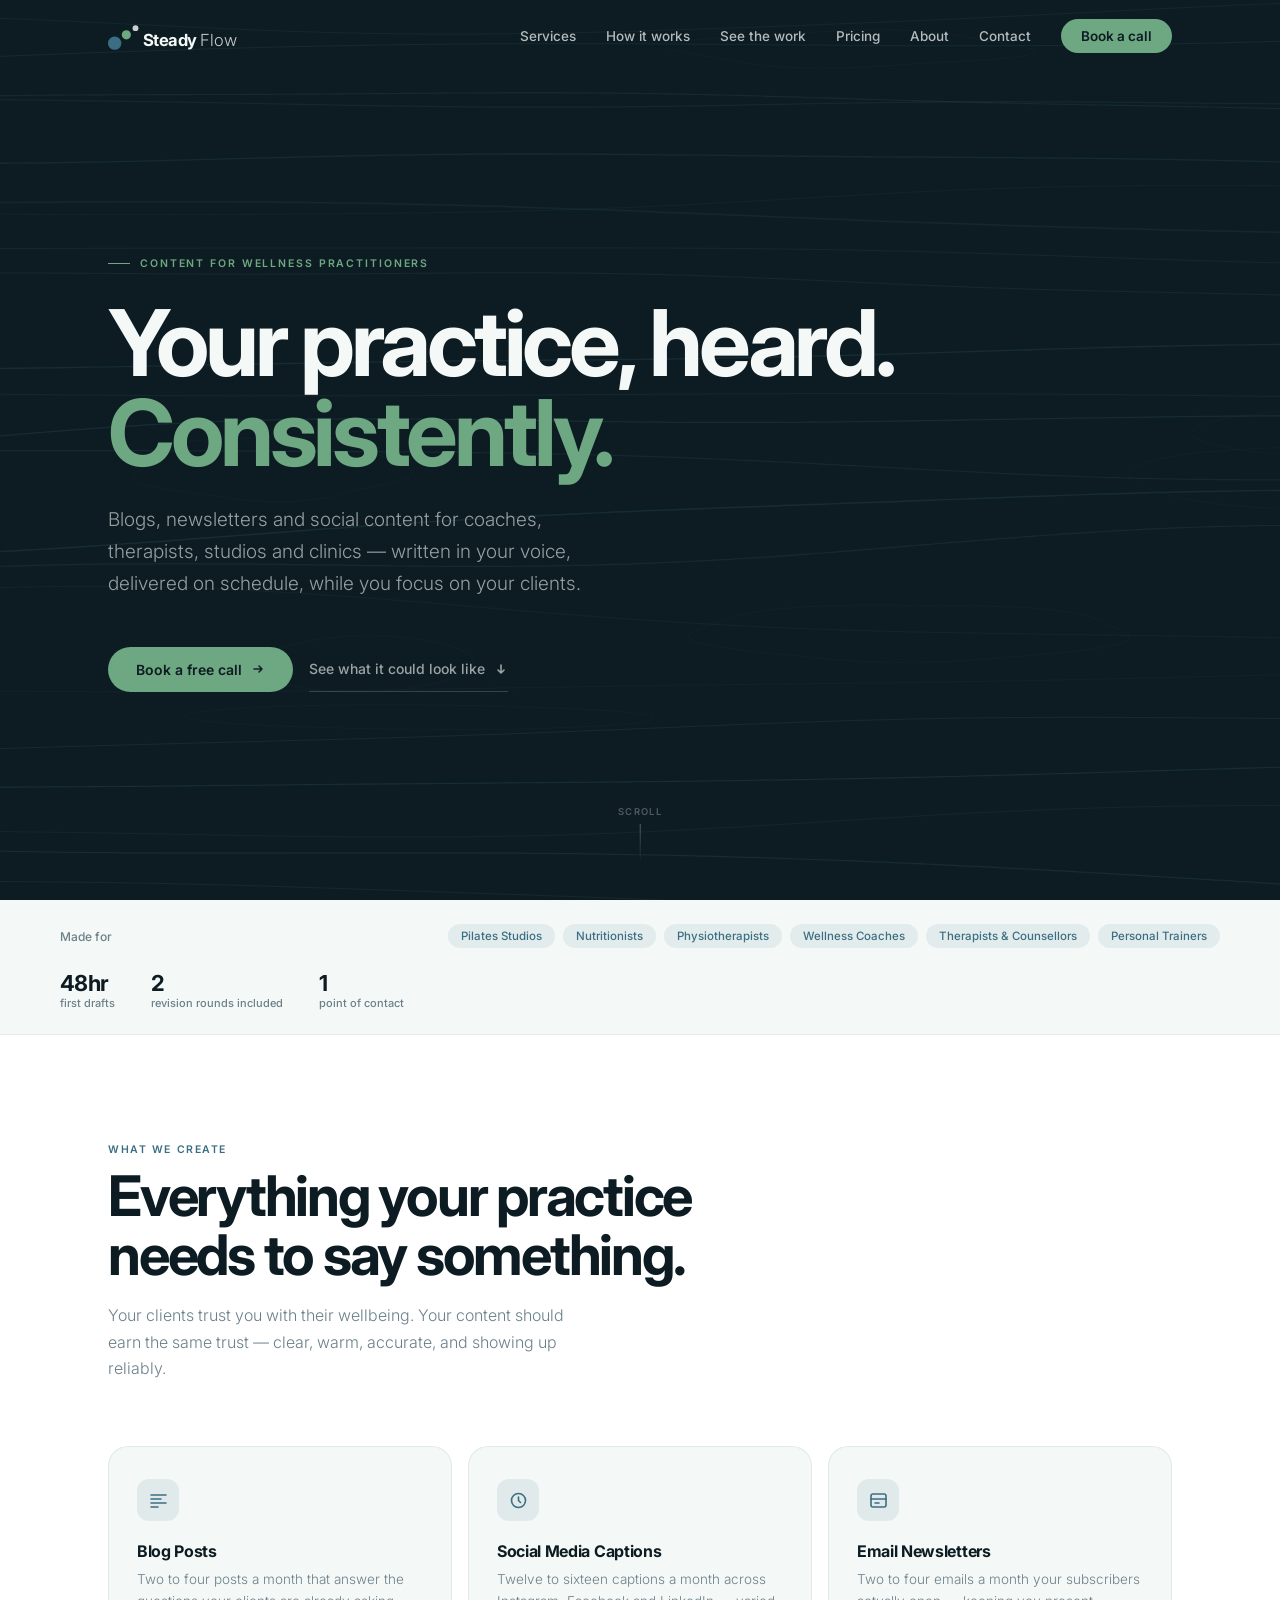
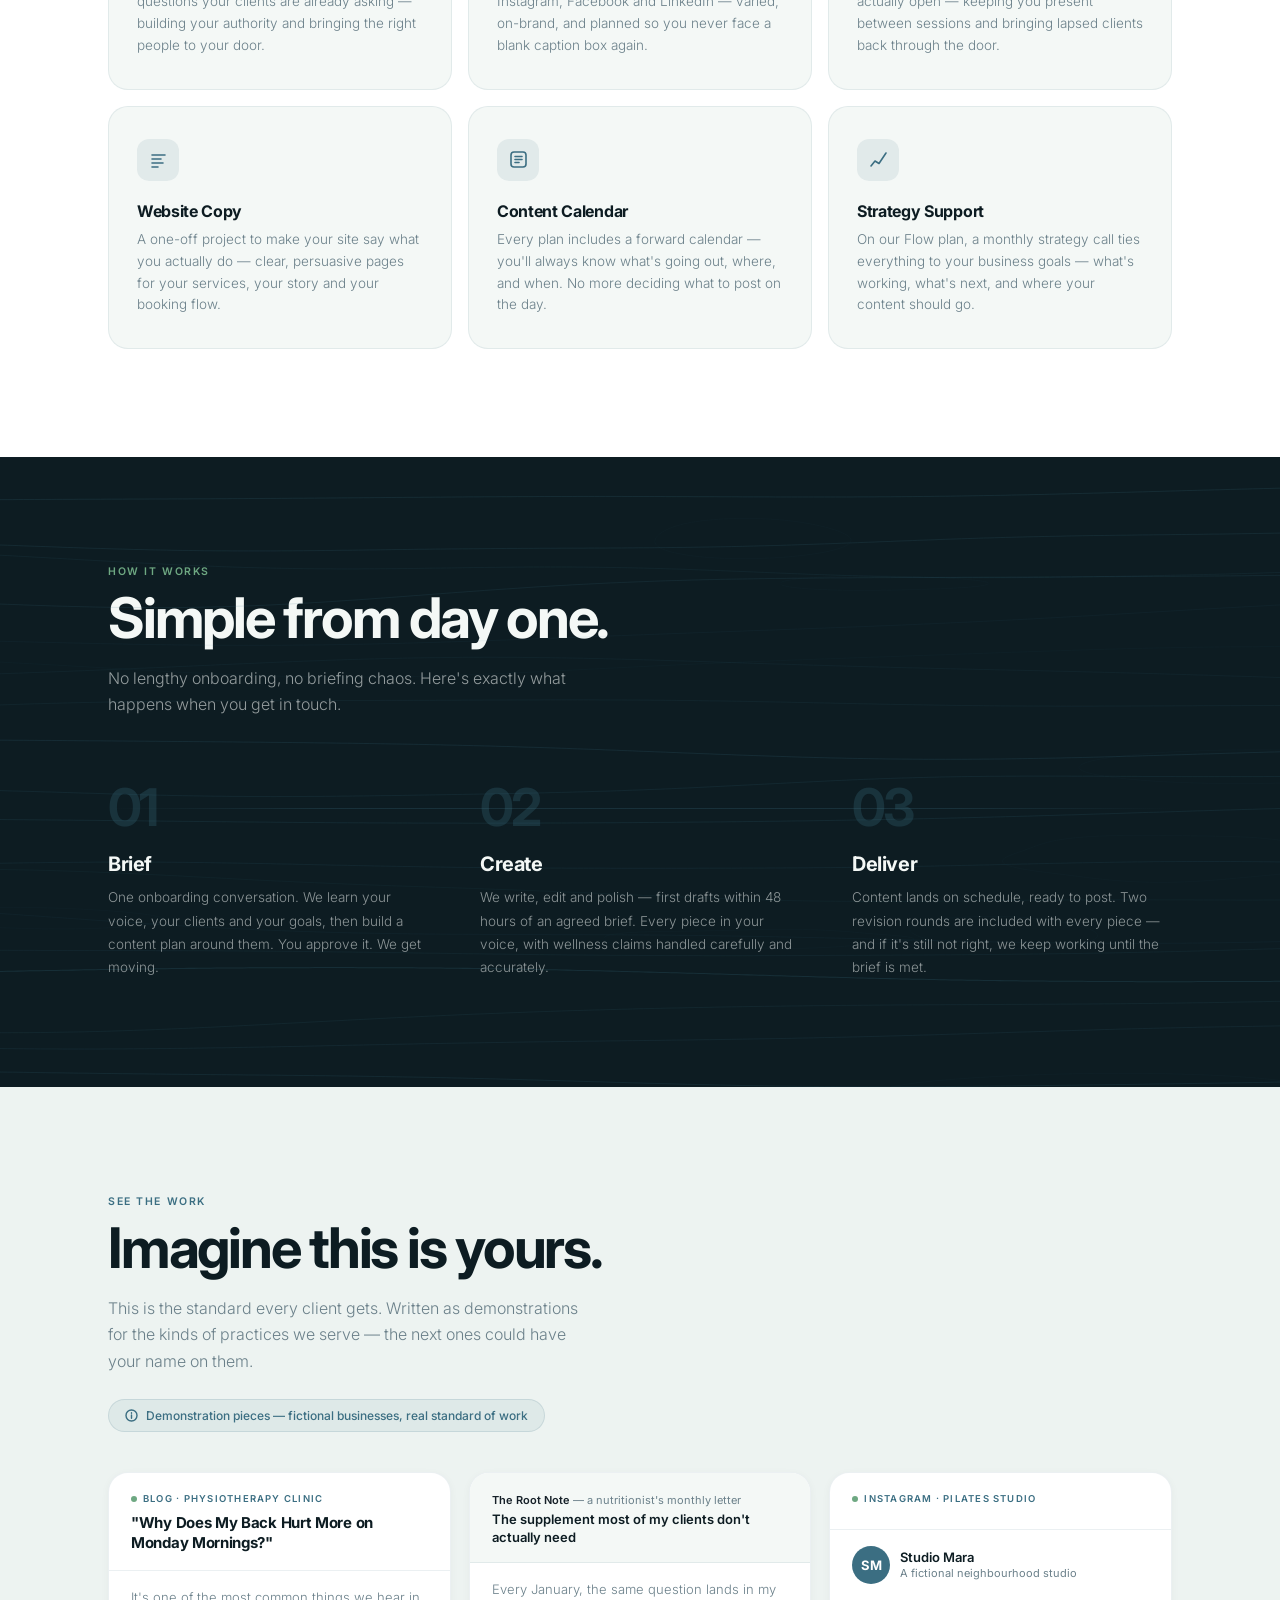
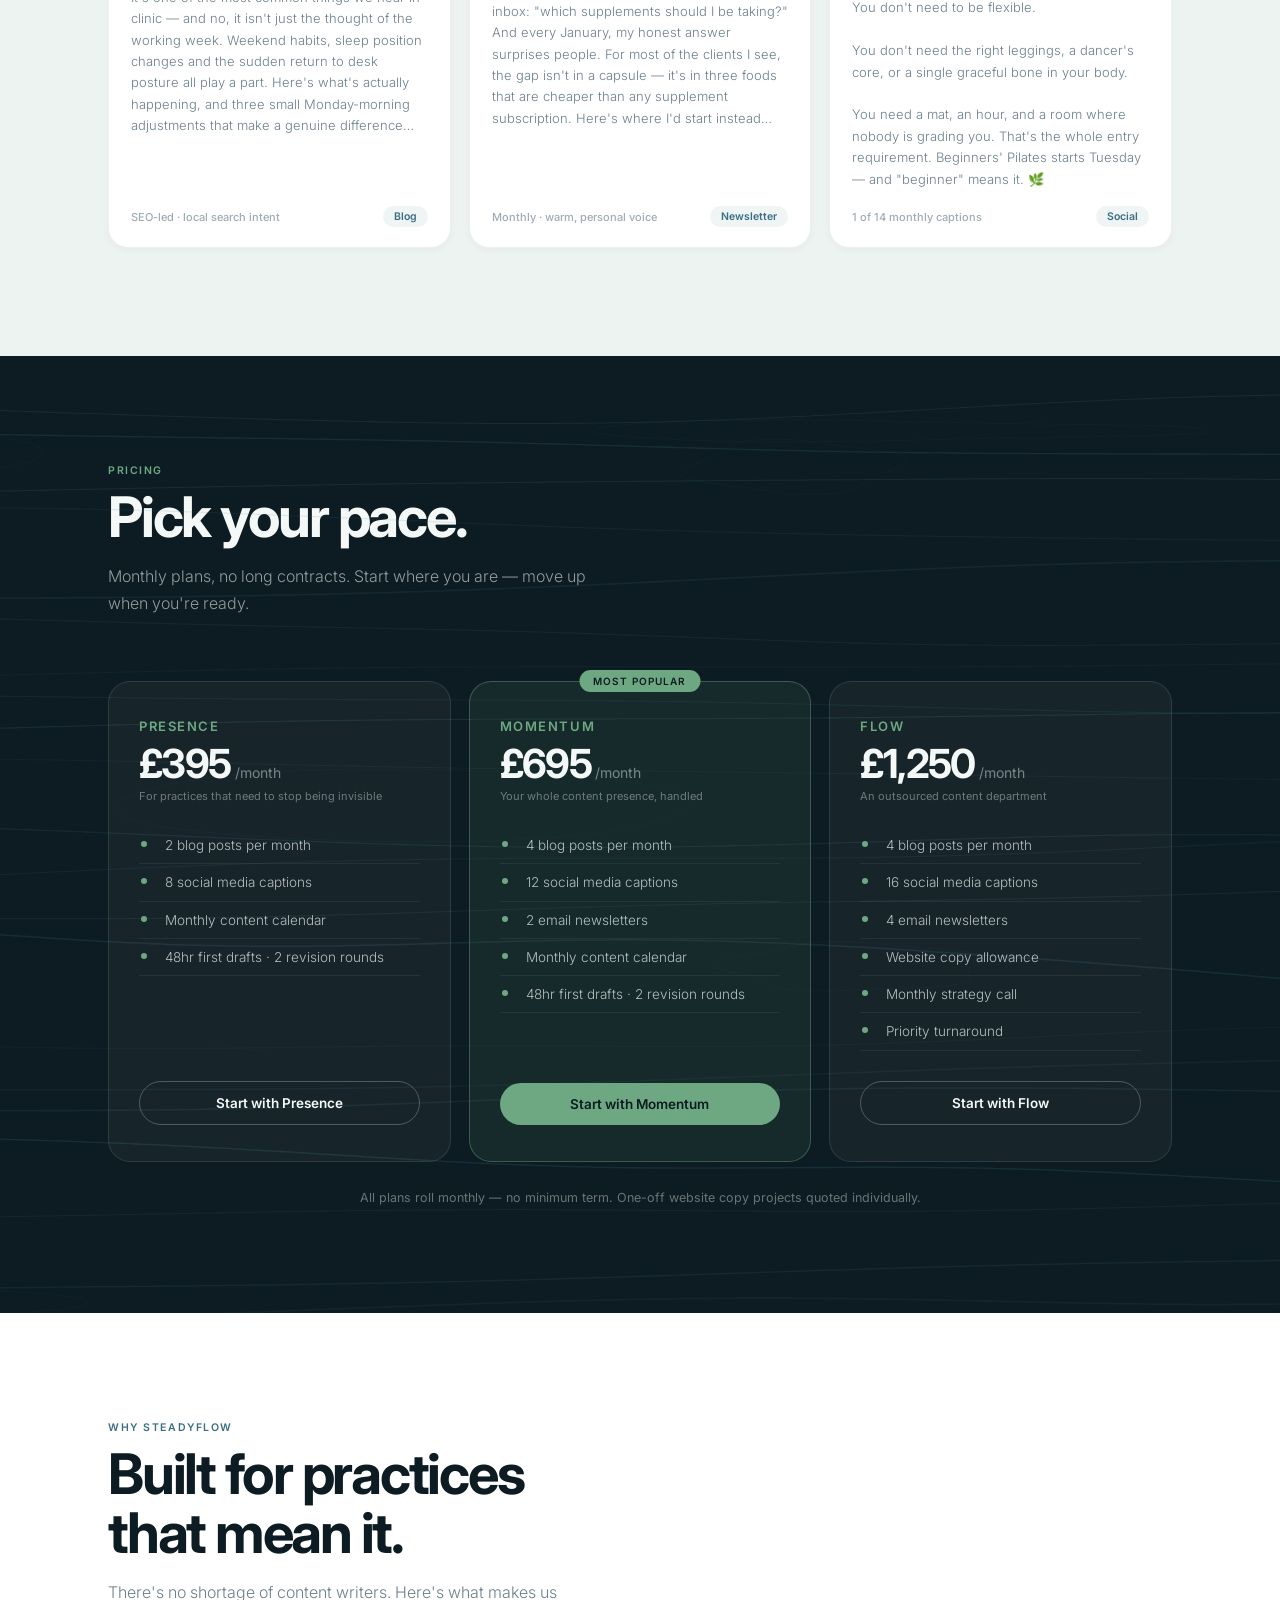
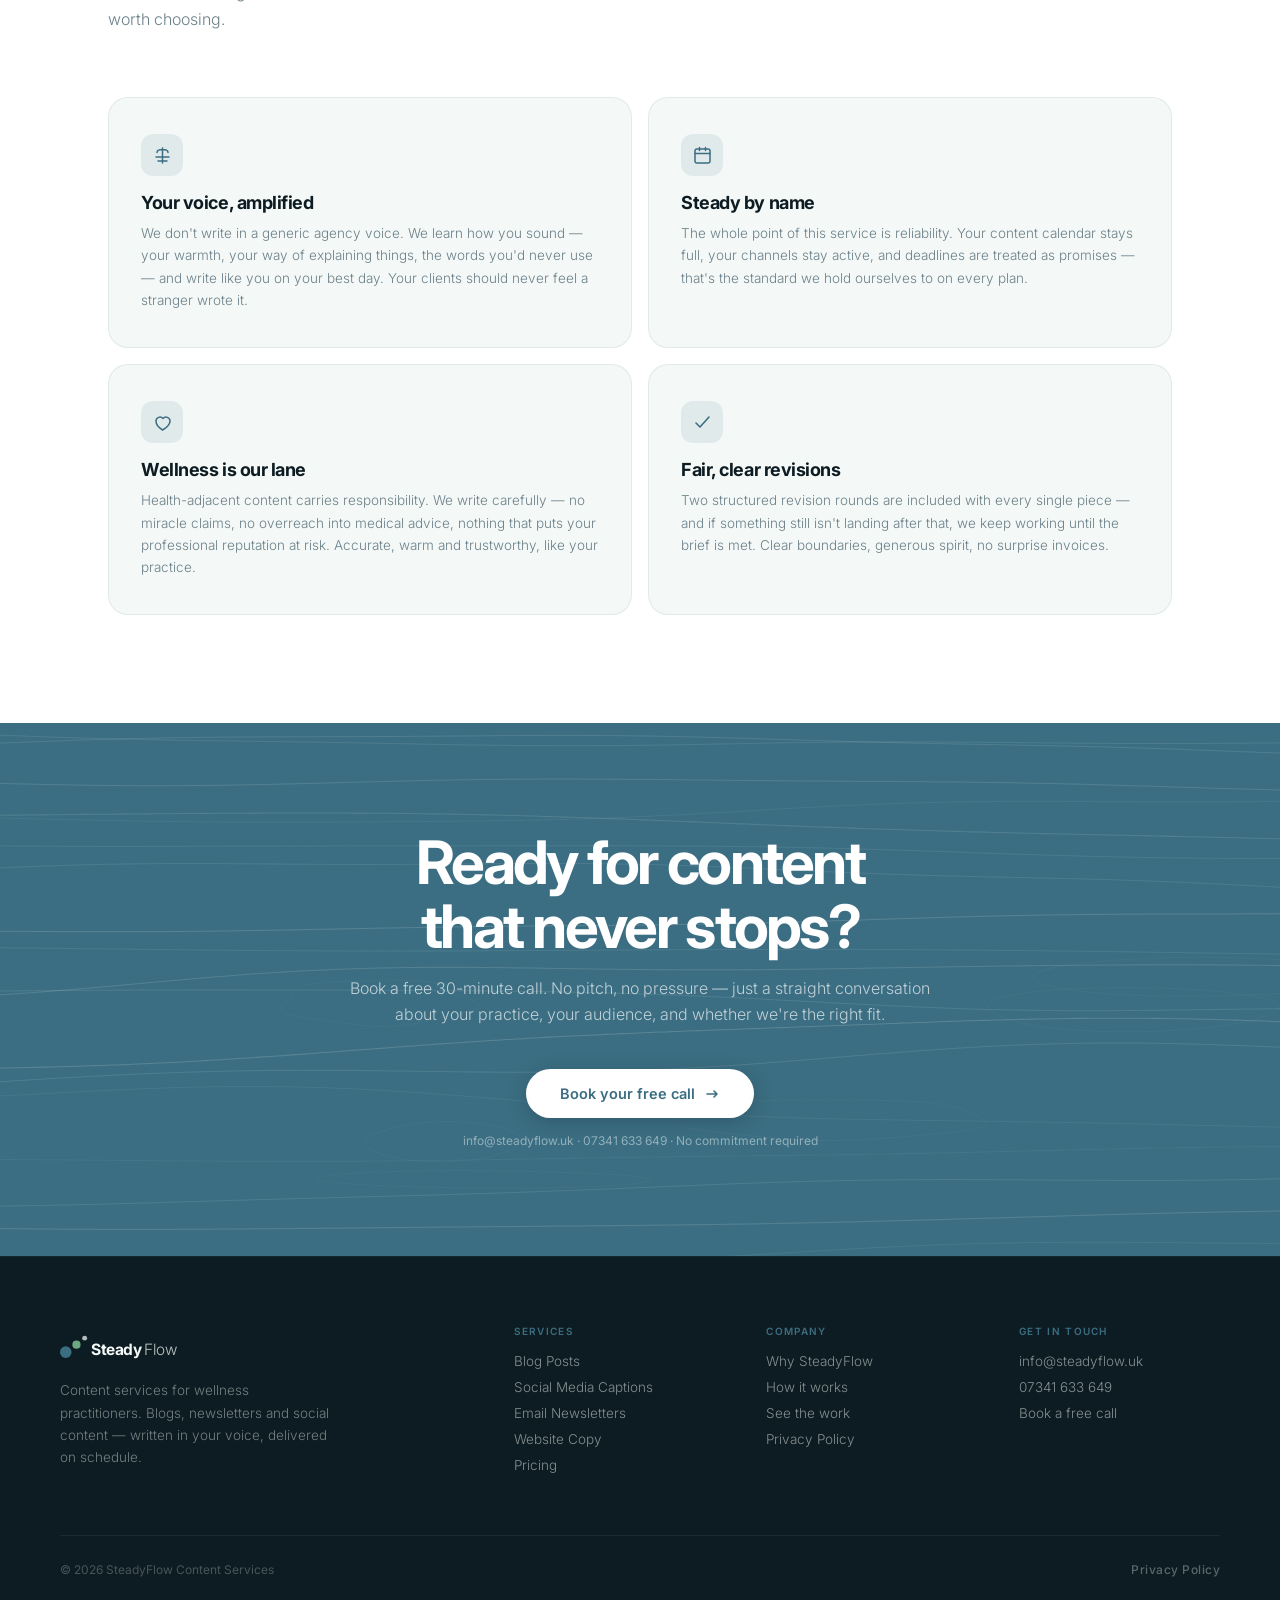
==== index.html @ 88ee1732 "Add files via upload" ====
<!DOCTYPE html>
<html lang="en">
<head>
<meta charset="UTF-8">
<meta name="viewport" content="width=device-width, initial-scale=1.0">
<meta name="description" content="SteadyFlow — content services for wellness practitioners. Blogs, newsletters and social content for coaches, therapists, studios and clinics. Consistent, on-brand, delivered.">
<title>SteadyFlow — Content for Wellness Practitioners</title>
<link rel="preconnect" href="https://fonts.googleapis.com">
<link rel="preconnect" href="https://fonts.gstatic.com" crossorigin>
<link href="https://fonts.googleapis.com/css2?family=Inter:wght@300;400;500;600;700&display=swap" rel="stylesheet">
<style>
*, *::before, *::after { margin:0; padding:0; box-sizing:border-box; }
html { scroll-behavior:smooth; }
body {
  font-family:'Inter',-apple-system,BlinkMacSystemFont,sans-serif;
  background:#fff; color:#162028; overflow-x:hidden;
  -webkit-font-smoothing:antialiased;
}
:root {
  --dark:#0D1C22; --primary:#3B6E82; --accent:#6EA882;
  --light:#F4F8F6; --cream:#EDF3F1; --ink:#162028; --muted:#6B808A;
  --border:rgba(59,110,130,0.10);
}
.wrap { max-width:1160px; margin:0 auto; padding:0 48px; }
@media(max-width:680px){ .wrap { padding:0 24px; } }

.topo { position:absolute; inset:0; width:100%; height:100%; pointer-events:none; overflow:hidden; }
.topo--drift { animation:topoDrift 60s ease-in-out infinite alternate; }
@keyframes topoDrift { from { transform:translate(0,0); } to { transform:translate(-60px,-30px); } }

.r { opacity:0; transform:translateY(30px); transition:opacity .7s ease, transform .7s ease; }
.r.in { opacity:1; transform:none; }
.r.d1{transition-delay:.08s}.r.d2{transition-delay:.16s}.r.d3{transition-delay:.24s}.r.d4{transition-delay:.32s}
@media(prefers-reduced-motion:reduce){ .r{opacity:1;transform:none;transition:none} .topo--drift{animation:none} }

/* NAV */
#nav { position:fixed; top:0; left:0; right:0; z-index:200; transition:background .35s, box-shadow .35s; }
#nav.solid { background:rgba(13,28,34,.94); backdrop-filter:blur(14px); -webkit-backdrop-filter:blur(14px); box-shadow:0 1px 0 rgba(59,110,130,.15); }
.nav-inner { max-width:1160px; margin:0 auto; padding:0 48px; display:flex; align-items:center; justify-content:space-between; height:70px; }
.nav-links { display:flex; align-items:center; gap:30px; list-style:none; }
.nav-links a { font-size:13.5px; font-weight:500; color:rgba(244,248,246,.72); text-decoration:none; transition:color .18s; }
.nav-links a:hover { color:#F4F8F6; }
.nav-cta { background:var(--accent); color:var(--dark)!important; padding:9px 20px; border-radius:100px; font-weight:600!important; transition:background .18s, transform .18s!important; }
.nav-cta:hover { background:#7ec896!important; transform:translateY(-1px); }

/* HERO */
#hero { position:relative; min-height:100vh; background:var(--dark); display:flex; align-items:center; overflow:hidden; }
.hero-body { position:relative; z-index:2; padding:140px 48px 100px; max-width:1160px; margin:0 auto; width:100%; }
.hero-tag { display:inline-flex; align-items:center; gap:10px; font-size:10.5px; font-weight:600; letter-spacing:.18em; text-transform:uppercase; color:var(--accent); margin-bottom:28px; opacity:0; animation:fadeUp .6s ease .15s both; }
.hero-tag::before { content:''; width:22px; height:1px; background:var(--accent); }
.hero-h1 { font-size:clamp(48px,8vw,92px); font-weight:700; letter-spacing:-.045em; line-height:.98; color:var(--light); margin-bottom:26px; opacity:0; animation:fadeUp .7s ease .4s both; max-width:860px; }
.hero-h1 span { color:var(--accent); }
.hero-p { font-size:clamp(16px,1.8vw,19px); font-weight:300; color:rgba(244,248,246,.60); line-height:1.68; max-width:520px; margin-bottom:46px; opacity:0; animation:fadeUp .7s ease .65s both; }
.hero-btns { display:flex; gap:16px; align-items:center; flex-wrap:wrap; opacity:0; animation:fadeUp .7s ease .88s both; }
.btn-sage { display:inline-flex; align-items:center; gap:9px; background:var(--accent); color:var(--dark); font-size:14px; font-weight:600; padding:14px 28px; border-radius:100px; text-decoration:none; transition:background .18s, transform .18s, box-shadow .18s; }
.btn-sage:hover { background:#7ec896; transform:translateY(-2px); box-shadow:0 8px 24px rgba(110,168,130,.3); }
.btn-ghost { display:inline-flex; align-items:center; gap:9px; font-size:14px; font-weight:500; color:rgba(244,248,246,.62); text-decoration:none; padding:14px 0; border-bottom:1px solid rgba(244,248,246,.18); transition:color .18s, border-color .18s; }
.btn-ghost:hover { color:var(--light); border-color:rgba(244,248,246,.55); }
.scroll-cue { position:absolute; bottom:38px; left:50%; transform:translateX(-50%); z-index:2; display:flex; flex-direction:column; align-items:center; gap:7px; opacity:0; animation:fadeIn .8s ease 1.6s both; }
.scroll-cue span { font-size:9.5px; font-weight:600; letter-spacing:.15em; text-transform:uppercase; color:rgba(244,248,246,.28); }
.scroll-line { width:1px; height:38px; background:linear-gradient(to bottom, rgba(244,248,246,.32), transparent); animation:lineAnim 2.2s ease-in-out 1.6s infinite; }
@keyframes lineAnim { 0%{transform:scaleY(0);transform-origin:top;opacity:1} 48%{transform:scaleY(1);transform-origin:top;opacity:1} 49%{transform:scaleY(1);transform-origin:bottom} 100%{transform:scaleY(0);transform-origin:bottom;opacity:.3} }

/* STRIP */
#strip { background:var(--light); border-bottom:1px solid var(--border); padding:24px 48px; }
.strip-inner { max-width:1160px; margin:0 auto; display:flex; align-items:center; justify-content:space-between; gap:24px; flex-wrap:wrap; }
.strip-label { font-size:12px; font-weight:500; color:var(--muted); white-space:nowrap; }
.chips { display:flex; gap:8px; flex-wrap:wrap; }
.chip { font-size:11.5px; font-weight:500; color:var(--primary); background:rgba(59,110,130,.09); padding:5px 13px; border-radius:100px; }
.strip-stats { display:flex; gap:36px; }
.stat-n { display:block; font-size:22px; font-weight:700; color:var(--dark); letter-spacing:-.03em; line-height:1; }
.stat-l { font-size:11px; font-weight:500; color:var(--muted); margin-top:2px; }

/* SECTION CHROME */
.sec { padding:108px 48px; }
.sec--dark { background:var(--dark); position:relative; overflow:hidden; }
.sec--cream { background:var(--cream); }
.sec--white { background:#fff; }
.sec--primary { background:var(--primary); position:relative; overflow:hidden; }
.sec-kicker { font-size:10.5px; font-weight:600; letter-spacing:.15em; text-transform:uppercase; margin-bottom:11px; }
.kicker--teal { color:var(--primary); } .kicker--sage { color:var(--accent); }
.sec-h2 { font-size:clamp(34px,4.8vw,56px); font-weight:700; letter-spacing:-.04em; line-height:1.06; margin-bottom:16px; }
.h2--dark { color:var(--dark); } .h2--light { color:var(--light); }
.sec-sub { font-size:16px; font-weight:300; line-height:1.68; max-width:480px; margin-bottom:64px; }
.sub--mid { color:var(--muted); } .sub--light { color:rgba(244,248,246,.58); }

/* SERVICES */
.services-grid { display:grid; grid-template-columns:repeat(3,1fr); gap:16px; }
.svc { background:var(--light); border-radius:20px; padding:32px 28px; border:1px solid var(--border); transition:transform .25s, box-shadow .25s; }
.svc:hover { transform:translateY(-5px); box-shadow:0 18px 44px rgba(13,28,34,.10); }
.svc-icon { width:42px; height:42px; border-radius:12px; background:rgba(59,110,130,.10); display:flex; align-items:center; justify-content:center; margin-bottom:20px; }
.svc-title { font-size:16px; font-weight:700; color:var(--dark); letter-spacing:-.02em; margin-bottom:8px; }
.svc-desc { font-size:13.5px; font-weight:300; color:var(--muted); line-height:1.62; }

/* PROCESS */
.process-grid { display:grid; grid-template-columns:repeat(3,1fr); gap:52px; position:relative; z-index:2; }
.process-grid::before { content:''; position:absolute; top:26px; left:0; right:0; height:1px; background:linear-gradient(to right, transparent, rgba(59,110,130,.25) 20%, rgba(59,110,130,.25) 80%, transparent); z-index:-1; }
.step-n { font-size:52px; font-weight:700; letter-spacing:-.05em; color:rgba(59,110,130,.28); line-height:1; margin-bottom:18px; }
.step-t { font-size:20px; font-weight:700; color:var(--light); letter-spacing:-.02em; margin-bottom:10px; }
.step-d { font-size:13.5px; font-weight:300; color:rgba(244,248,246,.55); line-height:1.72; }

/* SHOWCASE */
.show-note {
  display:inline-flex; align-items:center; gap:8px;
  font-size:12px; font-weight:500; color:var(--primary);
  background:rgba(59,110,130,.08); border:1px solid rgba(59,110,130,.14);
  padding:8px 16px; border-radius:100px; margin-bottom:40px;
}
.samples-grid { display:grid; grid-template-columns:repeat(3,1fr); gap:18px; }
.sample { background:#fff; border-radius:20px; overflow:hidden; border:1px solid var(--border); box-shadow:0 2px 8px rgba(13,28,34,.04); transition:transform .25s, box-shadow .25s; display:flex; flex-direction:column; }
.sample:hover { transform:translateY(-5px); box-shadow:0 18px 44px rgba(13,28,34,.12); }
.sample-head { padding:20px 22px 16px; border-bottom:1px solid var(--border); }
.sample-type { display:flex; align-items:center; gap:6px; font-size:9.5px; font-weight:600; letter-spacing:.13em; text-transform:uppercase; color:var(--primary); margin-bottom:9px; }
.tdot { width:6px; height:6px; border-radius:50%; background:var(--accent); flex-shrink:0; }
.sample-title { font-size:15px; font-weight:700; color:var(--dark); letter-spacing:-.02em; line-height:1.35; }
.sample-body { padding:16px 22px 20px; display:flex; flex-direction:column; flex:1; }
.sample-ex { font-size:13px; font-weight:300; color:var(--muted); line-height:1.65; margin-bottom:16px; flex:1; }
.sample-foot { display:flex; align-items:center; justify-content:space-between; font-size:11px; }
.s-meta { font-weight:500; color:rgba(107,128,138,.65); }
.s-badge { font-size:10.5px; font-weight:600; color:var(--primary); background:rgba(59,110,130,.08); padding:4px 11px; border-radius:100px; }
.sample-head--email { background:var(--light); }
.email-from { font-size:11px; color:var(--muted); margin-bottom:4px; }
.email-from strong { color:var(--ink); font-weight:600; }
.email-subj { font-size:13px; font-weight:600; color:var(--dark); line-height:1.35; }
.ig-handle { display:flex; align-items:center; gap:10px; margin-bottom:13px; }
.ig-avatar { width:38px; height:38px; border-radius:50%; background:var(--primary); display:flex; align-items:center; justify-content:center; font-size:13px; font-weight:700; color:#fff; flex-shrink:0; }
.ig-name { font-size:13px; font-weight:600; color:var(--dark); line-height:1.2; }
.ig-loc { font-size:11px; font-weight:400; color:var(--muted); }

/* PRICING */
.price-grid { display:grid; grid-template-columns:repeat(3,1fr); gap:18px; align-items:stretch; position:relative; z-index:2; }
.plan { background:rgba(244,248,246,.045); border:1px solid rgba(244,248,246,.10); border-radius:22px; padding:36px 30px; display:flex; flex-direction:column; position:relative; }
.plan--hot { background:rgba(110,168,130,.10); border-color:rgba(110,168,130,.40); }
.plan-flag { position:absolute; top:-12px; left:50%; transform:translateX(-50%); font-size:10px; font-weight:600; letter-spacing:.1em; text-transform:uppercase; background:var(--accent); color:var(--dark); padding:5px 14px; border-radius:100px; white-space:nowrap; }
.plan-name { font-size:13px; font-weight:600; letter-spacing:.12em; text-transform:uppercase; color:var(--accent); margin-bottom:10px; }
.plan-price { font-size:40px; font-weight:700; letter-spacing:-.04em; color:var(--light); line-height:1; }
.plan-price small { font-size:14px; font-weight:400; color:rgba(244,248,246,.45); letter-spacing:0; }
.plan-from { font-size:11px; color:rgba(244,248,246,.40); margin-top:5px; margin-bottom:24px; }
.plan-list { list-style:none; margin-bottom:30px; flex:1; }
.plan-list li { font-size:13.5px; font-weight:300; color:rgba(244,248,246,.72); line-height:1.5; padding:8px 0 8px 26px; position:relative; border-bottom:1px solid rgba(244,248,246,.06); }
.plan-list li::before { content:''; position:absolute; left:2px; top:14px; width:6px; height:6px; border-radius:50%; background:var(--accent); }
.plan-btn { display:block; text-align:center; font-size:13.5px; font-weight:600; padding:13px; border-radius:100px; text-decoration:none; transition:transform .18s, background .18s; }
.btn-plan-ghost { color:var(--light); border:1px solid rgba(244,248,246,.25); }
.btn-plan-ghost:hover { border-color:rgba(244,248,246,.6); transform:translateY(-1px); }
.btn-plan-solid { background:var(--accent); color:var(--dark); }
.btn-plan-solid:hover { background:#7ec896; transform:translateY(-1px); }
.price-note { position:relative; z-index:2; text-align:center; margin-top:28px; font-size:12.5px; color:rgba(244,248,246,.40); }

/* WHY */
.why-grid { display:grid; grid-template-columns:repeat(2,1fr); gap:16px; }
.why { background:var(--light); border-radius:20px; padding:36px 32px; border:1px solid var(--border); }
.why-ico { width:42px; height:42px; border-radius:12px; background:rgba(59,110,130,.10); display:flex; align-items:center; justify-content:center; margin-bottom:16px; }
.why-t { font-size:18px; font-weight:700; color:var(--dark); letter-spacing:-.025em; margin-bottom:9px; }
.why-d { font-size:13.5px; font-weight:300; color:var(--muted); line-height:1.65; }

/* CTA */
.cta-body { position:relative; z-index:2; text-align:center; max-width:620px; margin:0 auto; }
.cta-h2 { font-size:clamp(36px,5.5vw,60px); font-weight:700; letter-spacing:-.045em; line-height:1.06; color:#fff; margin-bottom:16px; }
.cta-p { font-size:16px; font-weight:300; color:rgba(255,255,255,.68); line-height:1.65; margin-bottom:42px; }
.btn-white { display:inline-flex; align-items:center; gap:9px; background:#fff; color:var(--primary); font-size:14.5px; font-weight:600; padding:16px 34px; border-radius:100px; text-decoration:none; box-shadow:0 4px 20px rgba(0,0,0,.18); transition:transform .18s, box-shadow .18s; }
.btn-white:hover { transform:translateY(-2px); box-shadow:0 8px 28px rgba(0,0,0,.22); }
.cta-note { margin-top:15px; font-size:12px; color:rgba(255,255,255,.45); }
.cta-note a { color:rgba(255,255,255,.7); }

/* FOOTER */
footer { background:var(--dark); padding:68px 48px 36px; border-top:1px solid rgba(59,110,130,.14); }
.foot-top { max-width:1160px; margin:0 auto; display:grid; grid-template-columns:2fr 1fr 1fr 1fr; gap:52px; margin-bottom:52px; }
.foot-brand p { font-size:13.5px; font-weight:300; color:rgba(244,248,246,.45); line-height:1.65; margin-top:14px; max-width:270px; }
.foot-col h4 { font-size:10px; font-weight:600; letter-spacing:.13em; text-transform:uppercase; color:var(--primary); margin-bottom:16px; }
.foot-col a, .foot-col span { display:block; font-size:13.5px; font-weight:300; color:rgba(244,248,246,.52); text-decoration:none; margin-bottom:10px; transition:color .18s; }
.foot-col a:hover { color:var(--light); }
.foot-bottom { max-width:1160px; margin:0 auto; display:flex; align-items:center; justify-content:space-between; flex-wrap:wrap; gap:12px; padding-top:26px; border-top:1px solid rgba(244,248,246,.06); }
.foot-copy { font-size:12px; color:rgba(244,248,246,.26); }
.foot-links { display:flex; gap:20px; }
.foot-links a { font-size:12px; font-weight:500; letter-spacing:.04em; color:rgba(244,248,246,.34); text-decoration:none; transition:color .18s; }
.foot-links a:hover { color:rgba(244,248,246,.72); }

@keyframes fadeUp { from{opacity:0;transform:translateY(22px)} to{opacity:1;transform:none} }
@keyframes fadeIn { from{opacity:0} to{opacity:1} }

@media(max-width:920px) {
  .services-grid,.samples-grid,.process-grid,.price-grid { grid-template-columns:1fr; }
  .why-grid { grid-template-columns:1fr; }
  .foot-top { grid-template-columns:1fr 1fr; gap:36px; }
  .process-grid::before { display:none; }
  .strip-inner { flex-direction:column; align-items:flex-start; }
  .plan--hot { order:-1; }
}
@media(max-width:600px) {
  .sec { padding:80px 24px; }
  #strip { padding:20px 24px; }
  .hero-body { padding:120px 24px 80px; }
  .nav-inner { padding:0 24px; }
  .foot-top { grid-template-columns:1fr; gap:28px; }
  footer { padding:52px 24px 30px; }
  .foot-bottom { flex-direction:column; align-items:flex-start; }
  .nav-links { gap:18px; }
  .nav-links li:not(:last-child) { display:none; }
}
</style>
</head>
<body>

<nav id="nav">
  <div class="nav-inner">
    <a href="#hero" aria-label="SteadyFlow home">
      <svg viewBox="0 0 192 46" width="160" xmlns="http://www.w3.org/2000/svg">
        <circle cx="8" cy="35" r="8" fill="#3B6E82"/>
        <circle cx="22" cy="25" r="5.5" fill="#6EA882"/>
        <circle cx="33" cy="17" r="3.5" fill="#F4F8F6" opacity=".82"/>
        <text x="42" y="38" font-family="Inter,-apple-system,sans-serif" font-size="20" fill="#F4F8F6"><tspan font-weight="700" letter-spacing="-0.03em">Steady</tspan><tspan font-weight="300" dx="4" opacity=".8">Flow</tspan></text>
      </svg>
    </a>
    <ul class="nav-links">
      <li><a href="#services">Services</a></li>
      <li><a href="#process">How it works</a></li>
      <li><a href="#showcase">See the work</a></li>
      <li><a href="#pricing">Pricing</a></li>
      <li><a href="#about">About</a></li>
      <li><a href="#contact">Contact</a></li>
      <li><a href="#cta" class="nav-cta">Book a call</a></li>
    </ul>
  </div>
</nav>

<section id="hero">
  <svg class="topo topo--drift" id="topo-hero" xmlns="http://www.w3.org/2000/svg" preserveAspectRatio="xMidYMid slice"></svg>
  <div class="hero-body">
    <p class="hero-tag">Content for Wellness Practitioners</p>
    <h1 class="hero-h1">Your practice, heard.<br><span>Consistently.</span></h1>
    <p class="hero-p">Blogs, newsletters and social content for coaches, therapists, studios and clinics — written in your voice, delivered on schedule, while you focus on your clients.</p>
    <div class="hero-btns">
      <a href="#cta" class="btn-sage">
        Book a free call
        <svg width="14" height="14" viewBox="0 0 14 14" fill="none"><path d="M3 7h8M8 4l3 3-3 3" stroke="#162028" stroke-width="1.6" stroke-linecap="round" stroke-linejoin="round"/></svg>
      </a>
      <a href="#showcase" class="btn-ghost">
        See what it could look like
        <svg width="14" height="14" viewBox="0 0 14 14" fill="none"><path d="M7 3v8M4 8l3 3 3-3" stroke="currentColor" stroke-width="1.6" stroke-linecap="round" stroke-linejoin="round"/></svg>
      </a>
    </div>
  </div>
  <div class="scroll-cue"><span>Scroll</span><div class="scroll-line"></div></div>
</section>

<div id="strip">
  <div class="strip-inner">
    <span class="strip-label">Made for</span>
    <div class="chips">
      <span class="chip">Pilates Studios</span>
      <span class="chip">Nutritionists</span>
      <span class="chip">Physiotherapists</span>
      <span class="chip">Wellness Coaches</span>
      <span class="chip">Therapists &amp; Counsellors</span>
      <span class="chip">Personal Trainers</span>
    </div>
    <div class="strip-stats">
      <div><span class="stat-n">48hr</span><div class="stat-l">first drafts</div></div>
      <div><span class="stat-n">2</span><div class="stat-l">revision rounds included</div></div>
      <div><span class="stat-n">1</span><div class="stat-l">point of contact</div></div>
    </div>
  </div>
</div>

<section id="services" class="sec sec--white">
  <div class="wrap">
    <div class="r">
      <p class="sec-kicker kicker--teal">What we create</p>
      <h2 class="sec-h2 h2--dark">Everything your practice<br>needs to say something.</h2>
      <p class="sec-sub sub--mid">Your clients trust you with their wellbeing. Your content should earn the same trust — clear, warm, accurate, and showing up reliably.</p>
    </div>
    <div class="services-grid">
      <div class="svc r d1">
        <div class="svc-icon"><svg width="19" height="19" viewBox="0 0 19 19" fill="none"><path d="M2 4h15M2 8h10M2 12h15M2 16h7" stroke="#3B6E82" stroke-width="1.6" stroke-linecap="round"/></svg></div>
        <h3 class="svc-title">Blog Posts</h3>
        <p class="svc-desc">Two to four posts a month that answer the questions your clients are already asking — building your authority and bringing the right people to your door.</p>
      </div>
      <div class="svc r d2">
        <div class="svc-icon"><svg width="19" height="19" viewBox="0 0 19 19" fill="none"><circle cx="9.5" cy="9.5" r="7" stroke="#3B6E82" stroke-width="1.6"/><path d="M9.5 6v3.5l2 2" stroke="#3B6E82" stroke-width="1.6" stroke-linecap="round"/></svg></div>
        <h3 class="svc-title">Social Media Captions</h3>
        <p class="svc-desc">Twelve to sixteen captions a month across Instagram, Facebook and LinkedIn — varied, on-brand, and planned so you never face a blank caption box again.</p>
      </div>
      <div class="svc r d3">
        <div class="svc-icon"><svg width="19" height="19" viewBox="0 0 19 19" fill="none"><rect x="2" y="3" width="15" height="13" rx="2" stroke="#3B6E82" stroke-width="1.6"/><path d="M2 8h15M6 12h4" stroke="#3B6E82" stroke-width="1.6" stroke-linecap="round"/></svg></div>
        <h3 class="svc-title">Email Newsletters</h3>
        <p class="svc-desc">Two to four emails a month your subscribers actually open — keeping you present between sessions and bringing lapsed clients back through the door.</p>
      </div>
      <div class="svc r d1">
        <div class="svc-icon"><svg width="19" height="19" viewBox="0 0 19 19" fill="none"><path d="M3 5h13M3 9h9M3 13h11M3 17h6" stroke="#3B6E82" stroke-width="1.6" stroke-linecap="round"/></svg></div>
        <h3 class="svc-title">Website Copy</h3>
        <p class="svc-desc">A one-off project to make your site say what you actually do — clear, persuasive pages for your services, your story and your booking flow.</p>
      </div>
      <div class="svc r d2">
        <div class="svc-icon"><svg width="19" height="19" viewBox="0 0 19 19" fill="none"><rect x="2" y="2" width="15" height="15" rx="3" stroke="#3B6E82" stroke-width="1.6"/><path d="M6 9.5h7M6 6.5h7M6 12.5h4" stroke="#3B6E82" stroke-width="1.6" stroke-linecap="round"/></svg></div>
        <h3 class="svc-title">Content Calendar</h3>
        <p class="svc-desc">Every plan includes a forward calendar — you'll always know what's going out, where, and when. No more deciding what to post on the day.</p>
      </div>
      <div class="svc r d3">
        <div class="svc-icon"><svg width="19" height="19" viewBox="0 0 19 19" fill="none"><path d="M2 16l4-5 4 2.5L17 3" stroke="#3B6E82" stroke-width="1.6" stroke-linecap="round" stroke-linejoin="round"/></svg></div>
        <h3 class="svc-title">Strategy Support</h3>
        <p class="svc-desc">On our Flow plan, a monthly strategy call ties everything to your business goals — what's working, what's next, and where your content should go.</p>
      </div>
    </div>
  </div>
</section>

<section id="process" class="sec sec--dark">
  <svg class="topo" id="topo-process" xmlns="http://www.w3.org/2000/svg" preserveAspectRatio="xMidYMid slice"></svg>
  <div class="wrap">
    <div class="r">
      <p class="sec-kicker kicker--sage">How it works</p>
      <h2 class="sec-h2 h2--light">Simple from day one.</h2>
      <p class="sec-sub sub--light">No lengthy onboarding, no briefing chaos. Here's exactly what happens when you get in touch.</p>
    </div>
    <div class="process-grid">
      <div class="r d1">
        <div class="step-n">01</div>
        <h3 class="step-t">Brief</h3>
        <p class="step-d">One onboarding conversation. We learn your voice, your clients and your goals, then build a content plan around them. You approve it. We get moving.</p>
      </div>
      <div class="r d2">
        <div class="step-n">02</div>
        <h3 class="step-t">Create</h3>
        <p class="step-d">We write, edit and polish — first drafts within 48 hours of an agreed brief. Every piece in your voice, with wellness claims handled carefully and accurately.</p>
      </div>
      <div class="r d3">
        <div class="step-n">03</div>
        <h3 class="step-t">Deliver</h3>
        <p class="step-d">Content lands on schedule, ready to post. Two revision rounds are included with every piece — and if it's still not right, we keep working until the brief is met.</p>
      </div>
    </div>
  </div>
</section>

<section id="showcase" class="sec sec--cream">
  <div class="wrap">
    <div class="r">
      <p class="sec-kicker kicker--teal">See the work</p>
      <h2 class="sec-h2 h2--dark">Imagine this is yours.</h2>
      <p class="sec-sub sub--mid" style="margin-bottom:24px;">This is the standard every client gets. Written as demonstrations for the kinds of practices we serve — the next ones could have your name on them.</p>
      <div class="show-note">
        <svg width="13" height="13" viewBox="0 0 13 13" fill="none"><circle cx="6.5" cy="6.5" r="5.5" stroke="#3B6E82" stroke-width="1.4"/><path d="M6.5 6v3.2M6.5 3.8v.4" stroke="#3B6E82" stroke-width="1.4" stroke-linecap="round"/></svg>
        Demonstration pieces — fictional businesses, real standard of work
      </div>
    </div>
    <div class="samples-grid">

      <div class="sample r d1">
        <div class="sample-head">
          <div class="sample-type"><span class="tdot"></span>Blog · Physiotherapy clinic</div>
          <h4 class="sample-title">"Why Does My Back Hurt More on Monday Mornings?"</h4>
        </div>
        <div class="sample-body">
          <p class="sample-ex">It's one of the most common things we hear in clinic — and no, it isn't just the thought of the working week. Weekend habits, sleep position changes and the sudden return to desk posture all play a part. Here's what's actually happening, and three small Monday-morning adjustments that make a genuine difference…</p>
          <div class="sample-foot">
            <span class="s-meta">SEO-led · local search intent</span>
            <span class="s-badge">Blog</span>
          </div>
        </div>
      </div>

      <div class="sample r d2">
        <div class="sample-head sample-head--email">
          <div class="email-from"><strong>The Root Note</strong> — a nutritionist's monthly letter</div>
          <div class="email-subj">The supplement most of my clients don't actually need</div>
        </div>
        <div class="sample-body">
          <p class="sample-ex">Every January, the same question lands in my inbox: "which supplements should I be taking?" And every January, my honest answer surprises people. For most of the clients I see, the gap isn't in a capsule — it's in three foods that are cheaper than any supplement subscription. Here's where I'd start instead…</p>
          <div class="sample-foot">
            <span class="s-meta">Monthly · warm, personal voice</span>
            <span class="s-badge">Newsletter</span>
          </div>
        </div>
      </div>

      <div class="sample r d3">
        <div class="sample-head">
          <div class="sample-type"><span class="tdot"></span>Instagram · Pilates studio</div>
        </div>
        <div class="sample-body">
          <div class="ig-handle">
            <div class="ig-avatar">SM</div>
            <div>
              <div class="ig-name">Studio Mara</div>
              <div class="ig-loc">A fictional neighbourhood studio</div>
            </div>
          </div>
          <p class="sample-ex">You don't need to be flexible.<br><br>You don't need the right leggings, a dancer's core, or a single graceful bone in your body.<br><br>You need a mat, an hour, and a room where nobody is grading you. That's the whole entry requirement. Beginners' Pilates starts Tuesday — and "beginner" means it. 🌿</p>
          <div class="sample-foot">
            <span class="s-meta">1 of 14 monthly captions</span>
            <span class="s-badge">Social</span>
          </div>
        </div>
      </div>

    </div>
  </div>
</section>

<section id="pricing" class="sec sec--dark">
  <svg class="topo" id="topo-pricing" xmlns="http://www.w3.org/2000/svg" preserveAspectRatio="xMidYMid slice"></svg>
  <div class="wrap">
    <div class="r">
      <p class="sec-kicker kicker--sage">Pricing</p>
      <h2 class="sec-h2 h2--light">Pick your pace.</h2>
      <p class="sec-sub sub--light">Monthly plans, no long contracts. Start where you are — move up when you're ready.</p>
    </div>
    <div class="price-grid">

      <div class="plan r d1">
        <div class="plan-name">Presence</div>
        <div class="plan-price">£395<small> /month</small></div>
        <div class="plan-from">For practices that need to stop being invisible</div>
        <ul class="plan-list">
          <li>2 blog posts per month</li>
          <li>8 social media captions</li>
          <li>Monthly content calendar</li>
          <li>48hr first drafts · 2 revision rounds</li>
        </ul>
        <a href="#cta" class="plan-btn btn-plan-ghost">Start with Presence</a>
      </div>

      <div class="plan plan--hot r d2">
        <div class="plan-flag">Most popular</div>
        <div class="plan-name">Momentum</div>
        <div class="plan-price">£695<small> /month</small></div>
        <div class="plan-from">Your whole content presence, handled</div>
        <ul class="plan-list">
          <li>4 blog posts per month</li>
          <li>12 social media captions</li>
          <li>2 email newsletters</li>
          <li>Monthly content calendar</li>
          <li>48hr first drafts · 2 revision rounds</li>
        </ul>
        <a href="#cta" class="plan-btn btn-plan-solid">Start with Momentum</a>
      </div>

      <div class="plan r d3">
        <div class="plan-name">Flow</div>
        <div class="plan-price">£1,250<small> /month</small></div>
        <div class="plan-from">An outsourced content department</div>
        <ul class="plan-list">
          <li>4 blog posts per month</li>
          <li>16 social media captions</li>
          <li>4 email newsletters</li>
          <li>Website copy allowance</li>
          <li>Monthly strategy call</li>
          <li>Priority turnaround</li>
        </ul>
        <a href="#cta" class="plan-btn btn-plan-ghost">Start with Flow</a>
      </div>

    </div>
    <p class="price-note">All plans roll monthly — no minimum term. One-off website copy projects quoted individually.</p>
  </div>
</section>

<section id="about" class="sec sec--white">
  <div class="wrap">
    <div class="r">
      <p class="sec-kicker kicker--teal">Why SteadyFlow</p>
      <h2 class="sec-h2 h2--dark">Built for practices<br>that mean it.</h2>
      <p class="sec-sub sub--mid">There's no shortage of content writers. Here's what makes us worth choosing.</p>
    </div>
    <div class="why-grid">
      <div class="why r d1">
        <div class="why-ico"><svg width="19" height="19" viewBox="0 0 19 19" fill="none"><path d="M9.5 2v15M4 6.5c0-2 2.5-3 5.5-3s5.5 1 5.5 3M3 11h13M5 15h9" stroke="#3B6E82" stroke-width="1.5" stroke-linecap="round"/></svg></div>
        <h3 class="why-t">Your voice, amplified</h3>
        <p class="why-d">We don't write in a generic agency voice. We learn how you sound — your warmth, your way of explaining things, the words you'd never use — and write like you on your best day. Your clients should never feel a stranger wrote it.</p>
      </div>
      <div class="why r d2">
        <div class="why-ico"><svg width="19" height="19" viewBox="0 0 19 19" fill="none"><rect x="2" y="3" width="15" height="14" rx="2" stroke="#3B6E82" stroke-width="1.5"/><path d="M2 7.5h15M6.5 1.5v3M12.5 1.5v3" stroke="#3B6E82" stroke-width="1.5" stroke-linecap="round"/></svg></div>
        <h3 class="why-t">Steady by name</h3>
        <p class="why-d">The whole point of this service is reliability. Your content calendar stays full, your channels stay active, and deadlines are treated as promises — that's the standard we hold ourselves to on every plan.</p>
      </div>
      <div class="why r d3">
        <div class="why-ico"><svg width="19" height="19" viewBox="0 0 19 19" fill="none"><path d="M9.5 17s-6.5-4-6.5-9a4 4 0 017-2.5A4 4 0 0117 8c0 5-7.5 9-7.5 9z" stroke="#3B6E82" stroke-width="1.5" stroke-linejoin="round"/></svg></div>
        <h3 class="why-t">Wellness is our lane</h3>
        <p class="why-d">Health-adjacent content carries responsibility. We write carefully — no miracle claims, no overreach into medical advice, nothing that puts your professional reputation at risk. Accurate, warm and trustworthy, like your practice.</p>
      </div>
      <div class="why r d4">
        <div class="why-ico"><svg width="19" height="19" viewBox="0 0 19 19" fill="none"><path d="M3 10l4 4 9-10" stroke="#3B6E82" stroke-width="1.6" stroke-linecap="round" stroke-linejoin="round"/></svg></div>
        <h3 class="why-t">Fair, clear revisions</h3>
        <p class="why-d">Two structured revision rounds are included with every single piece — and if something still isn't landing after that, we keep working until the brief is met. Clear boundaries, generous spirit, no surprise invoices.</p>
      </div>
    </div>
  </div>
</section>

<section id="cta" class="sec sec--primary">
  <svg class="topo" id="topo-cta" xmlns="http://www.w3.org/2000/svg" preserveAspectRatio="xMidYMid slice"></svg>
  <div class="cta-body r">
    <h2 class="cta-h2">Ready for content<br>that never stops?</h2>
    <p class="cta-p">Book a free 30-minute call. No pitch, no pressure — just a straight conversation about your practice, your audience, and whether we're the right fit.</p>
    <a href="mailto:info@steadyflow.uk?subject=Free%20call%20enquiry" class="btn-white">
      Book your free call
      <svg width="16" height="16" viewBox="0 0 16 16" fill="none"><path d="M3 8h10M10 5l3 3-3 3" stroke="#3B6E82" stroke-width="1.6" stroke-linecap="round" stroke-linejoin="round"/></svg>
    </a>
    <p class="cta-note">info@steadyflow.uk · 07341 633 649 · No commitment required</p>
  </div>
</section>

<footer id="contact">
  <div class="foot-top">
    <div class="foot-brand">
      <svg viewBox="0 0 180 44" width="148" xmlns="http://www.w3.org/2000/svg">
        <circle cx="7" cy="33" r="7" fill="#3B6E82"/>
        <circle cx="20" cy="24" r="5" fill="#6EA882"/>
        <circle cx="30" cy="16" r="3" fill="#F4F8F6" opacity=".72"/>
        <text x="38" y="36" font-family="Inter,-apple-system,sans-serif" font-size="19" fill="#F4F8F6"><tspan font-weight="700" letter-spacing="-0.03em">Steady</tspan><tspan font-weight="300" dx="3" opacity=".75">Flow</tspan></text>
      </svg>
      <p>Content services for wellness practitioners. Blogs, newsletters and social content — written in your voice, delivered on schedule.</p>
    </div>
    <div class="foot-col">
      <h4>Services</h4>
      <a href="#services">Blog Posts</a>
      <a href="#services">Social Media Captions</a>
      <a href="#services">Email Newsletters</a>
      <a href="#services">Website Copy</a>
      <a href="#pricing">Pricing</a>
    </div>
    <div class="foot-col">
      <h4>Company</h4>
      <a href="#about">Why SteadyFlow</a>
      <a href="#process">How it works</a>
      <a href="#showcase">See the work</a>
      <a href="privacy.html">Privacy Policy</a>
    </div>
    <div class="foot-col">
      <h4>Get in touch</h4>
      <a href="mailto:info@steadyflow.uk">info@steadyflow.uk</a>
      <a href="tel:+447341633649">07341 633 649</a>
      <a href="#cta">Book a free call</a>
    </div>
  </div>
  <div class="foot-bottom">
    <span class="foot-copy">© 2026 SteadyFlow Content Services</span>
    <div class="foot-links">
      <a href="privacy.html">Privacy Policy</a>
    </div>
  </div>
</footer>

<script>
(function () {
  function prng(seed) {
    let s = (seed >>> 0) || 1;
    return function () {
      s ^= s << 13; s >>>= 0; s ^= s >>> 17; s ^= s << 5; s >>>= 0;
      return s / 0xFFFFFFFF;
    };
  }
  function buildTopo(el, color, opacity, seed) {
    if (!el) return;
    const W = 1400, H = 700;
    el.setAttribute('viewBox', '0 0 ' + W + ' ' + H);
    const r = prng(seed);
    let y = -20;
    while (y < H + 20) {
      const f1 = .0009 + r() * .0015, f2 = .0025 + r() * .0038, f3 = .007 + r() * .005;
      const a1 = 8 + r() * 16, a2 = a1 * (.2 + r() * .2), a3 = a1 * .07;
      const p1 = r()*6.28, p2 = r()*6.28, p3 = r()*6.28;
      const sw = .45 + r() * .72, op = opacity * (.5 + r() * .5);
      const pts = [];
      for (let x = -10; x <= W + 10; x += 6) {
        const dy = Math.sin(x*f1+p1)*a1 + Math.sin(x*f2+p2)*a2 + Math.sin(x*f3+p3)*a3;
        pts.push(x + ',' + (y + dy).toFixed(1));
      }
      const ln = document.createElementNS('http://www.w3.org/2000/svg', 'polyline');
      ln.setAttribute('points', pts.join(' '));
      ln.setAttribute('stroke', color);
      ln.setAttribute('stroke-opacity', op.toFixed(3));
      ln.setAttribute('stroke-width', sw.toFixed(2));
      ln.setAttribute('fill', 'none');
      ln.setAttribute('stroke-linecap', 'round');
      el.appendChild(ln);
      y += 18 + r() * 28;
    }
    for (let i = 0; i < 8; i++) {
      const cx = -60 + r()*(W+120), cy = -30 + r()*(H+60);
      const rx = 65 + r()*190, ry = 7 + r()*20;
      const dF = 2 + Math.floor(r()*4), dA = 4 + r()*9, dP = r()*6.28;
      const pts = [];
      for (let j = 0; j <= 120; j++) {
        const a = (j/120)*6.28, d = Math.sin(a*dF+dP)*dA;
        pts.push((cx+(rx+d)*Math.cos(a)).toFixed(1)+','+(cy+(ry+d*.12)*Math.sin(a)).toFixed(1));
      }
      const ov = document.createElementNS('http://www.w3.org/2000/svg','polygon');
      ov.setAttribute('points', pts.join(' '));
      ov.setAttribute('stroke', color);
      ov.setAttribute('stroke-opacity', (opacity * .32).toFixed(3));
      ov.setAttribute('stroke-width', '.6');
      ov.setAttribute('fill', 'none');
      el.appendChild(ov);
    }
  }
  var nav = document.getElementById('nav');
  window.addEventListener('scroll', function () {
    nav.classList.toggle('solid', window.scrollY > 55);
  }, { passive: true });
  var io = new IntersectionObserver(function (entries) {
    entries.forEach(function (e) {
      if (e.isIntersecting) { e.target.classList.add('in'); io.unobserve(e.target); }
    });
  }, { threshold: 0.10 });
  document.querySelectorAll('.r').forEach(function (el) { io.observe(el); });
  function init() {
    buildTopo(document.getElementById('topo-hero'),    '#3B6E82', .22, 9173);
    buildTopo(document.getElementById('topo-process'), '#3B6E82', .22, 4821);
    buildTopo(document.getElementById('topo-pricing'), '#3B6E82', .22, 2741);
    buildTopo(document.getElementById('topo-cta'),     '#ffffff', .18, 9173);
  }
  document.readyState === 'loading' ? document.addEventListener('DOMContentLoaded', init) : init();
})();
</script>
</body>
</html>
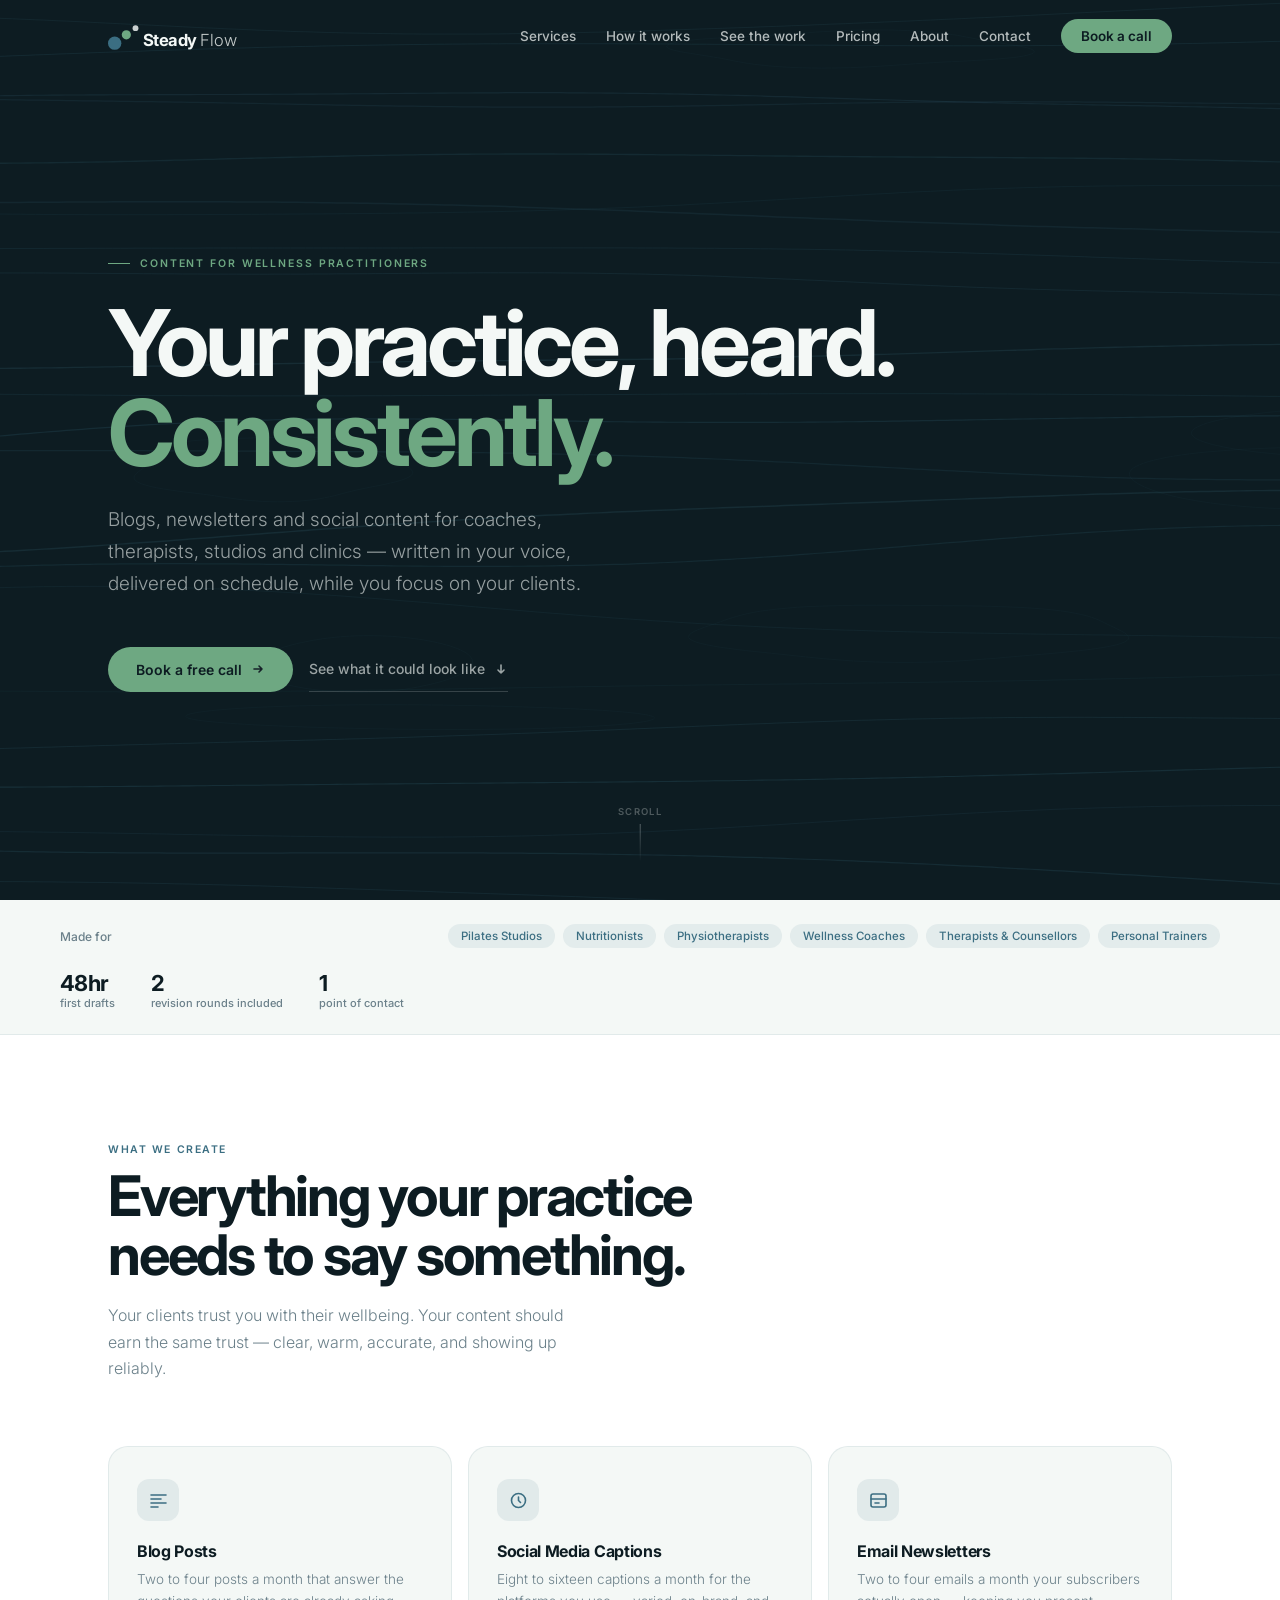
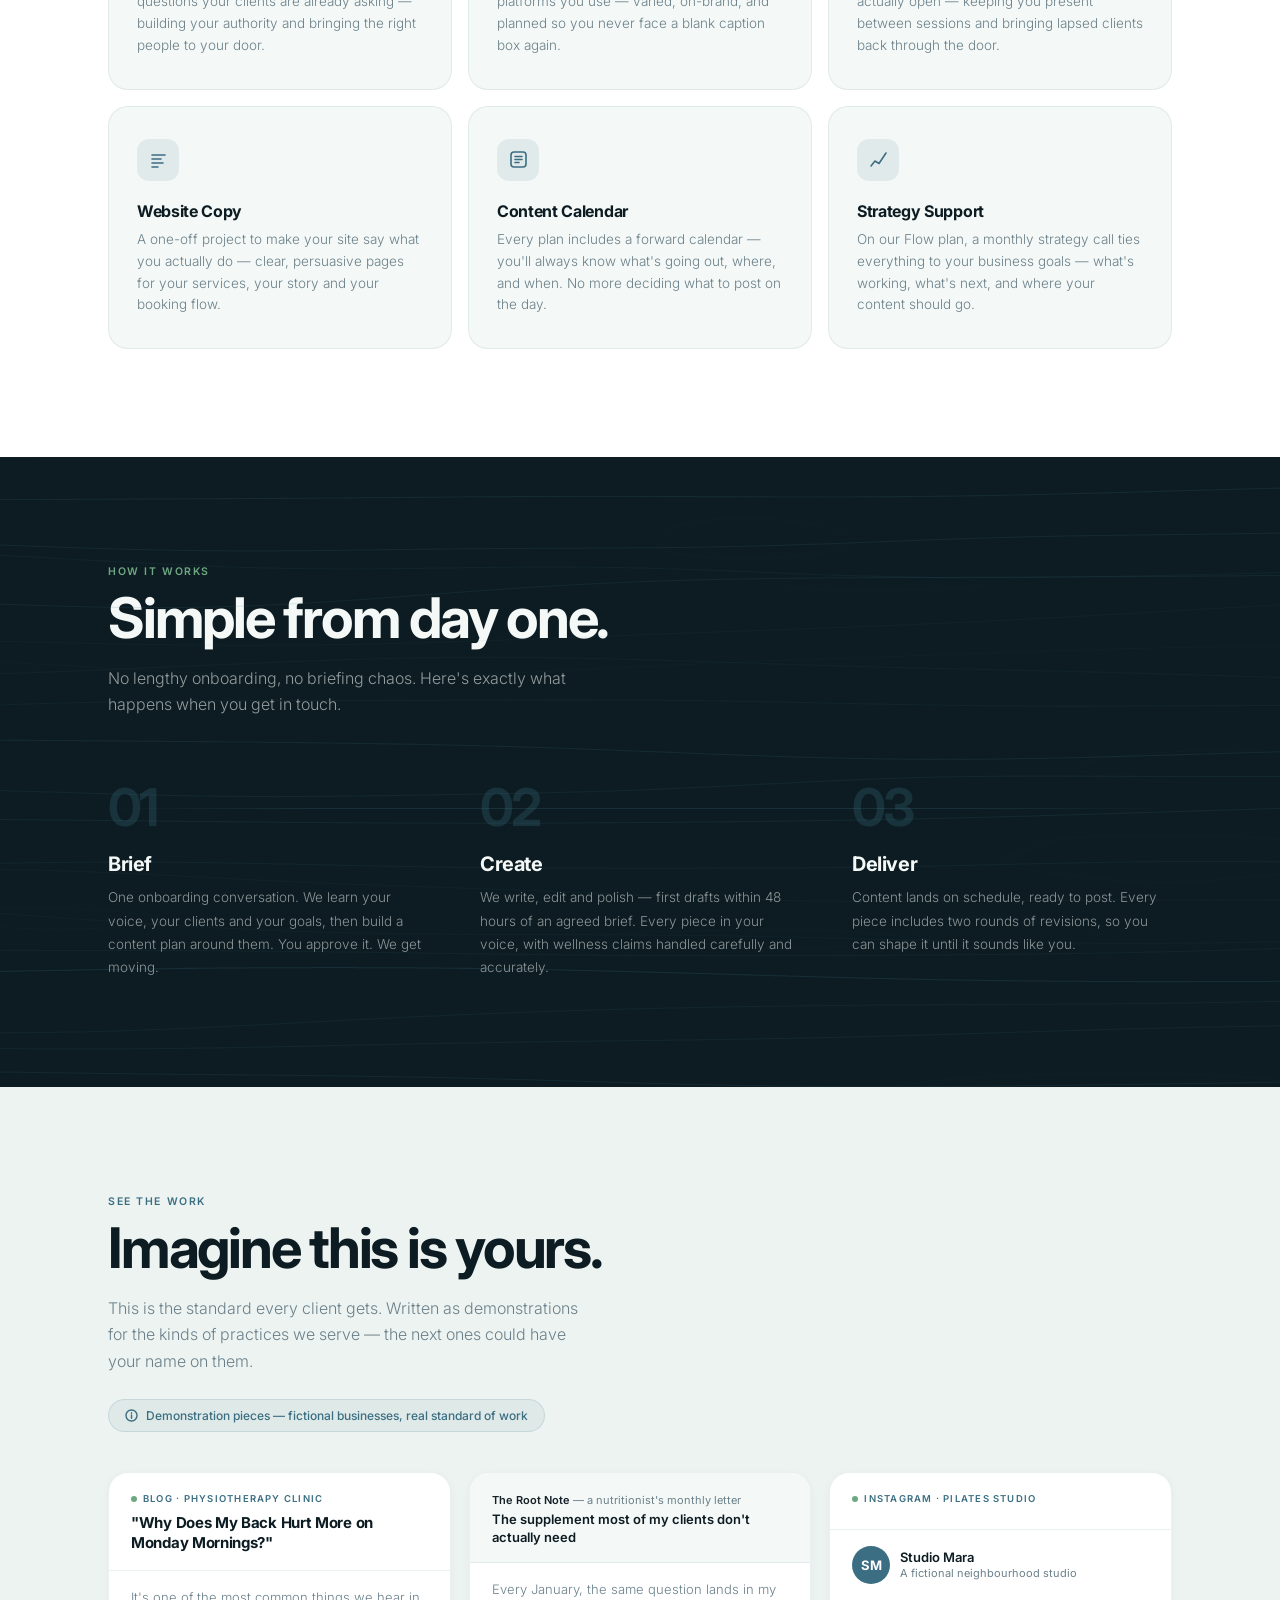
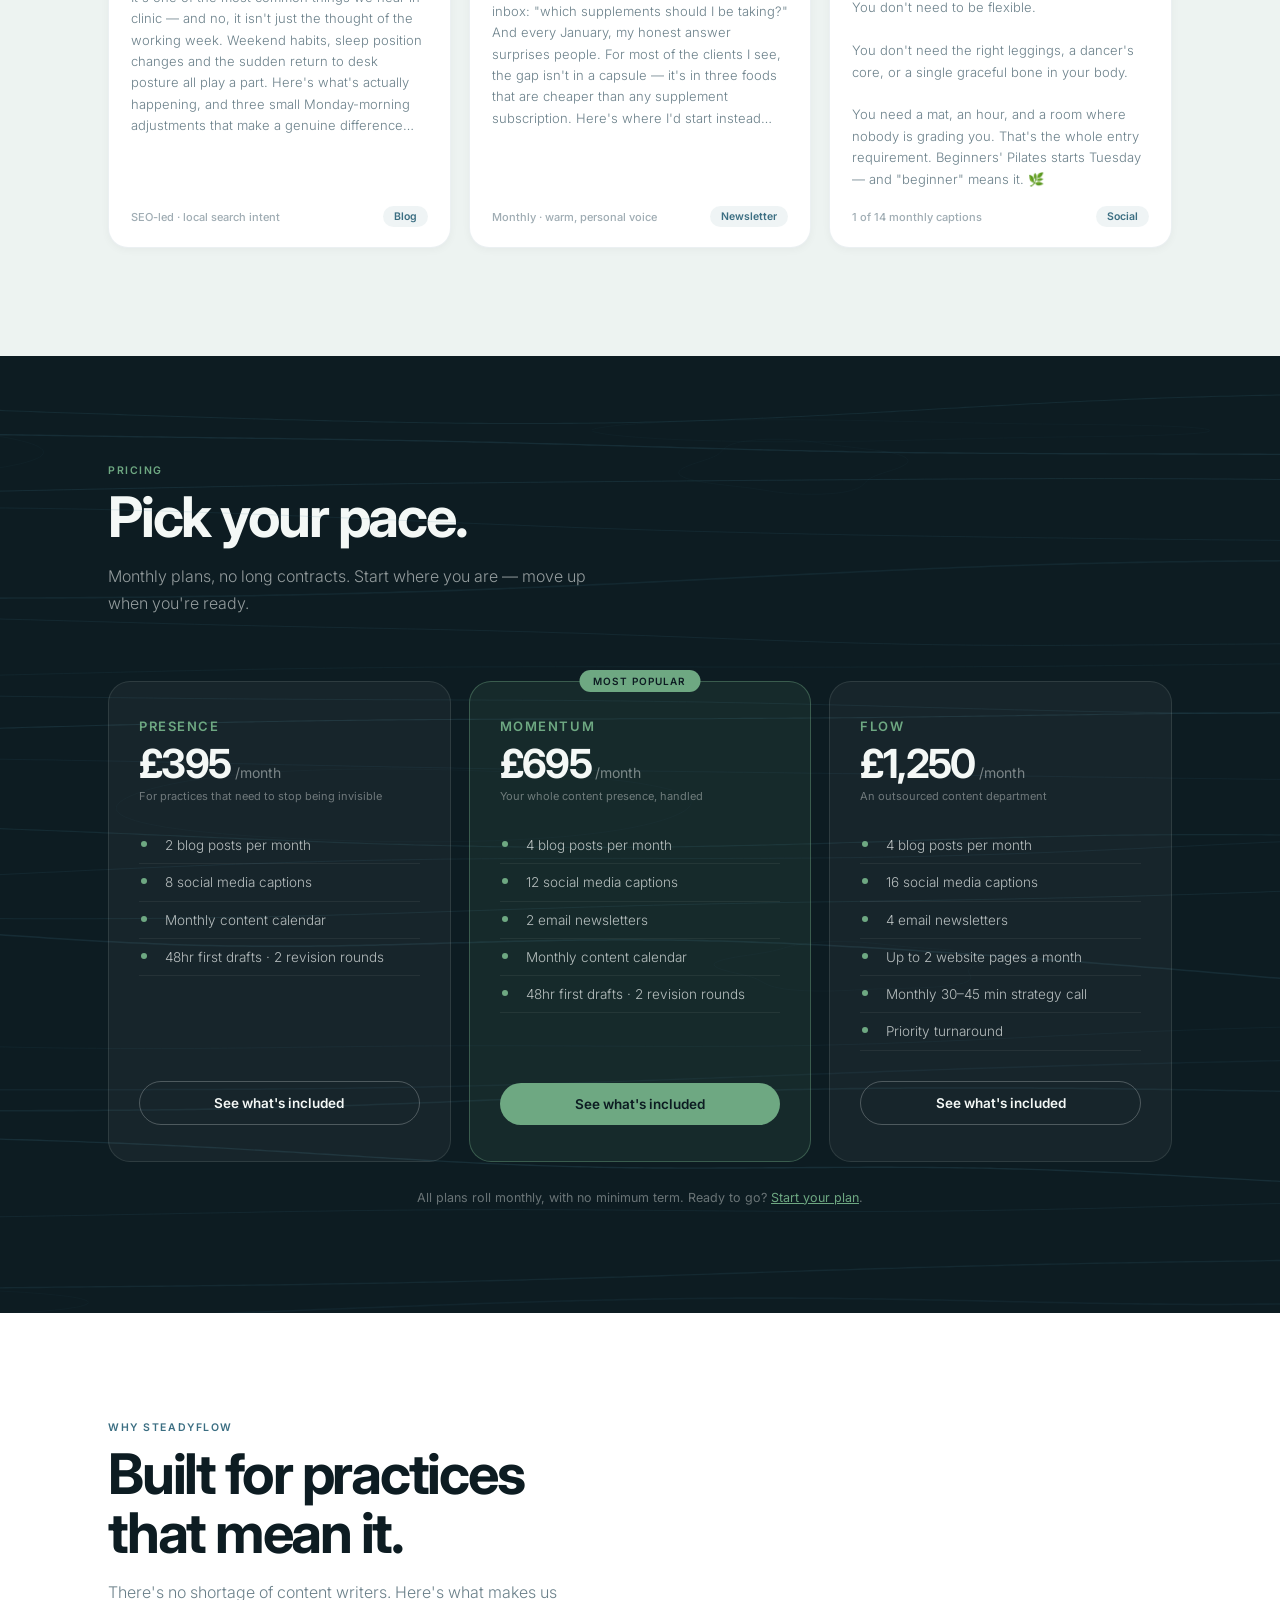
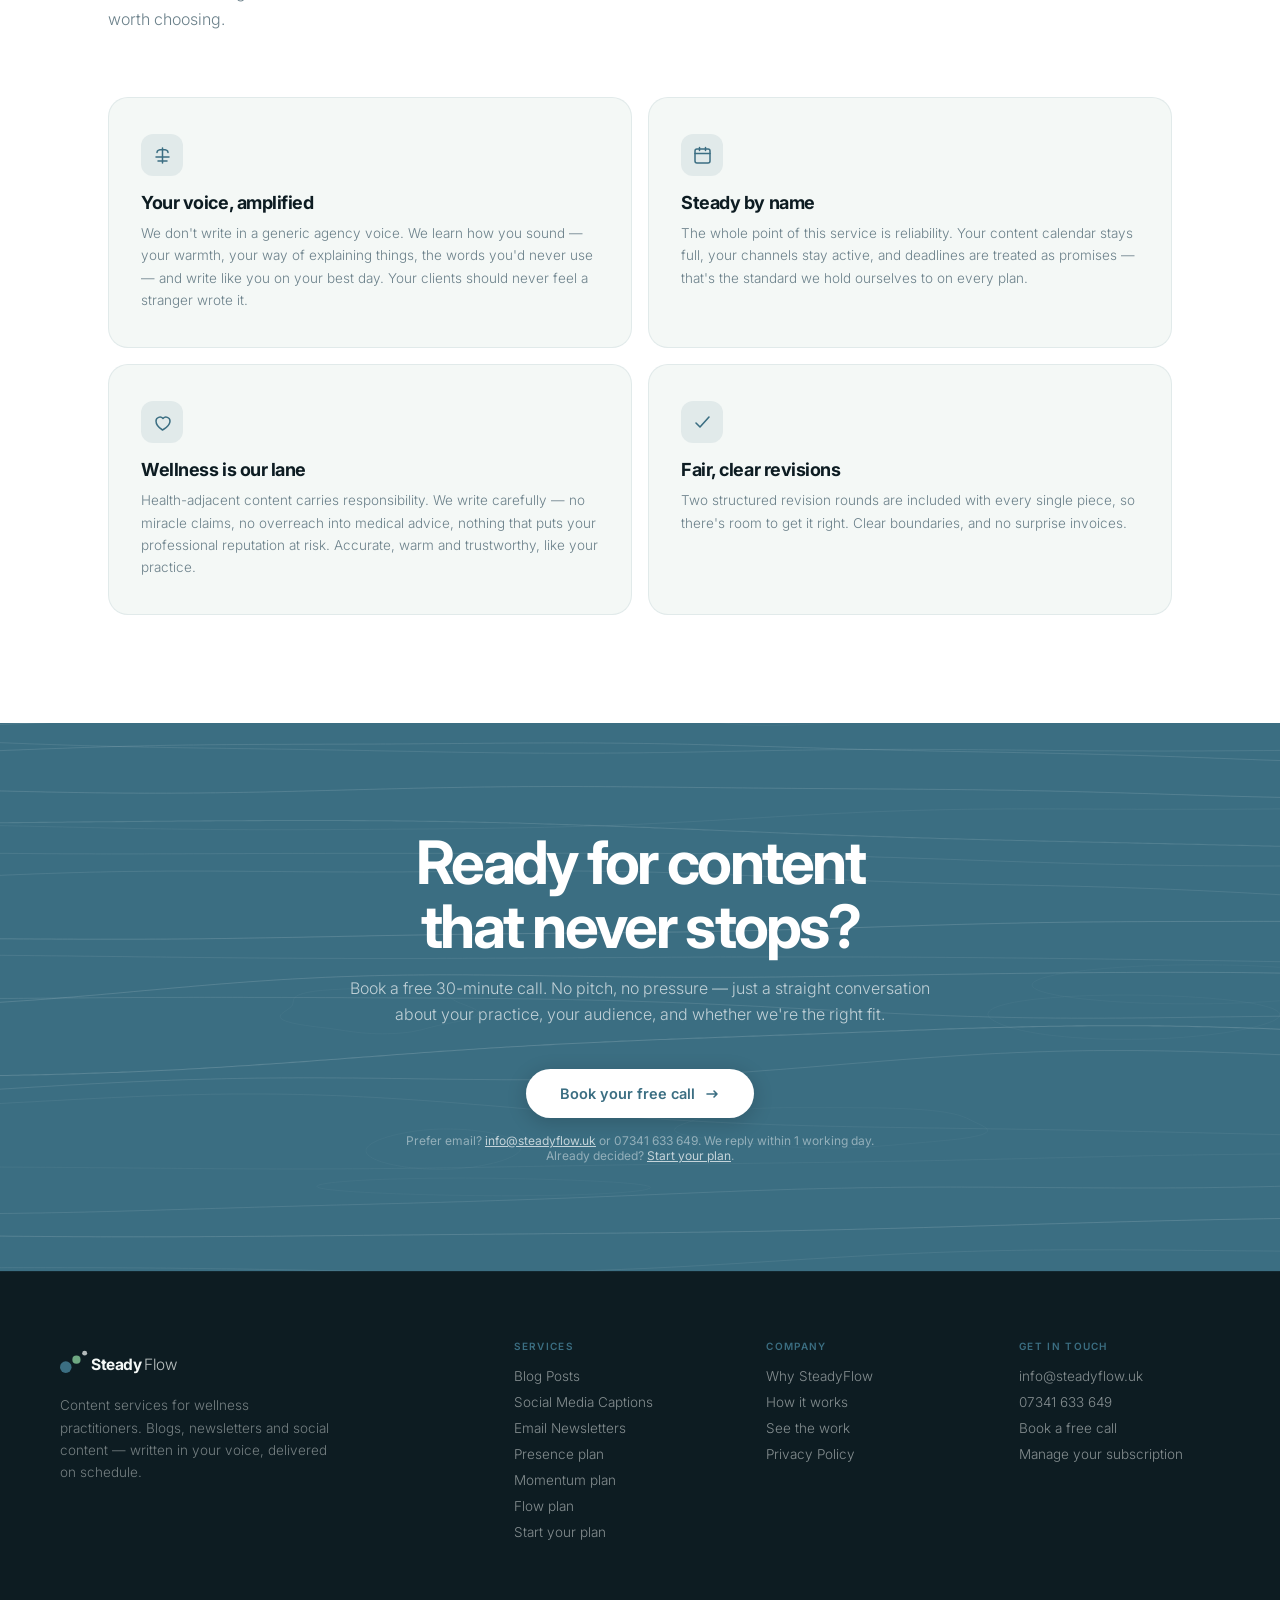
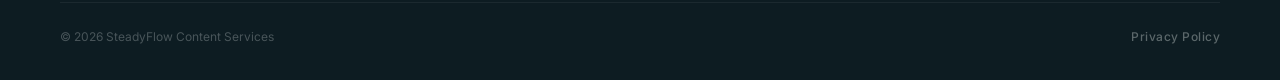
==== commit 058629c1: "Add plan pages, start and welcome pages; wire booking, payment and portal links Co-Authored-By: Clau" ====
--- a/index.html
+++ b/index.html
@@ -218,7 +218,7 @@
       <li><a href="#pricing">Pricing</a></li>
       <li><a href="#about">About</a></li>
       <li><a href="#contact">Contact</a></li>
-      <li><a href="#cta" class="nav-cta">Book a call</a></li>
+      <li><a href="#cta" class="nav-cta" data-link="booking">Book a call</a></li>
     </ul>
   </div>
 </nav>
@@ -230,7 +230,7 @@
     <h1 class="hero-h1">Your practice, heard.<br><span>Consistently.</span></h1>
     <p class="hero-p">Blogs, newsletters and social content for coaches, therapists, studios and clinics — written in your voice, delivered on schedule, while you focus on your clients.</p>
     <div class="hero-btns">
-      <a href="#cta" class="btn-sage">
+      <a href="#cta" class="btn-sage" data-link="booking">
         Book a free call
         <svg width="14" height="14" viewBox="0 0 14 14" fill="none"><path d="M3 7h8M8 4l3 3-3 3" stroke="#162028" stroke-width="1.6" stroke-linecap="round" stroke-linejoin="round"/></svg>
       </a>
@@ -278,7 +278,7 @@
       <div class="svc r d2">
         <div class="svc-icon"><svg width="19" height="19" viewBox="0 0 19 19" fill="none"><circle cx="9.5" cy="9.5" r="7" stroke="#3B6E82" stroke-width="1.6"/><path d="M9.5 6v3.5l2 2" stroke="#3B6E82" stroke-width="1.6" stroke-linecap="round"/></svg></div>
         <h3 class="svc-title">Social Media Captions</h3>
-        <p class="svc-desc">Twelve to sixteen captions a month across Instagram, Facebook and LinkedIn — varied, on-brand, and planned so you never face a blank caption box again.</p>
+        <p class="svc-desc">Eight to sixteen captions a month for the platforms you use — varied, on-brand, and planned so you never face a blank caption box again.</p>
       </div>
       <div class="svc r d3">
         <div class="svc-icon"><svg width="19" height="19" viewBox="0 0 19 19" fill="none"><rect x="2" y="3" width="15" height="13" rx="2" stroke="#3B6E82" stroke-width="1.6"/><path d="M2 8h15M6 12h4" stroke="#3B6E82" stroke-width="1.6" stroke-linecap="round"/></svg></div>
@@ -326,7 +326,7 @@
       <div class="r d3">
         <div class="step-n">03</div>
         <h3 class="step-t">Deliver</h3>
-        <p class="step-d">Content lands on schedule, ready to post. Two revision rounds are included with every piece — and if it's still not right, we keep working until the brief is met.</p>
+        <p class="step-d">Content lands on schedule, ready to post. Every piece includes two rounds of revisions, so you can shape it until it sounds like you.</p>
       </div>
     </div>
   </div>
@@ -417,7 +417,7 @@
           <li>Monthly content calendar</li>
           <li>48hr first drafts · 2 revision rounds</li>
         </ul>
-        <a href="#cta" class="plan-btn btn-plan-ghost">Start with Presence</a>
+        <a href="presence.html" class="plan-btn btn-plan-ghost">See what's included</a>
       </div>
 
       <div class="plan plan--hot r d2">
@@ -432,7 +432,7 @@
           <li>Monthly content calendar</li>
           <li>48hr first drafts · 2 revision rounds</li>
         </ul>
-        <a href="#cta" class="plan-btn btn-plan-solid">Start with Momentum</a>
+        <a href="momentum.html" class="plan-btn btn-plan-solid">See what's included</a>
       </div>
 
       <div class="plan r d3">
@@ -443,15 +443,15 @@
           <li>4 blog posts per month</li>
           <li>16 social media captions</li>
           <li>4 email newsletters</li>
-          <li>Website copy allowance</li>
-          <li>Monthly strategy call</li>
+          <li>Up to 2 website pages a month</li>
+          <li>Monthly 30–45 min strategy call</li>
           <li>Priority turnaround</li>
         </ul>
-        <a href="#cta" class="plan-btn btn-plan-ghost">Start with Flow</a>
-      </div>
-
-    </div>
-    <p class="price-note">All plans roll monthly — no minimum term. One-off website copy projects quoted individually.</p>
+        <a href="flow.html" class="plan-btn btn-plan-ghost">See what's included</a>
+      </div>
+
+    </div>
+    <p class="price-note">All plans roll monthly, with no minimum term. Ready to go? <a href="start.html" style="color:#6EA882">Start your plan</a>.</p>
   </div>
 </section>
 
@@ -481,7 +481,7 @@
       <div class="why r d4">
         <div class="why-ico"><svg width="19" height="19" viewBox="0 0 19 19" fill="none"><path d="M3 10l4 4 9-10" stroke="#3B6E82" stroke-width="1.6" stroke-linecap="round" stroke-linejoin="round"/></svg></div>
         <h3 class="why-t">Fair, clear revisions</h3>
-        <p class="why-d">Two structured revision rounds are included with every single piece — and if something still isn't landing after that, we keep working until the brief is met. Clear boundaries, generous spirit, no surprise invoices.</p>
+        <p class="why-d">Two structured revision rounds are included with every single piece, so there's room to get it right. Clear boundaries, and no surprise invoices.</p>
       </div>
     </div>
   </div>
@@ -492,11 +492,11 @@
   <div class="cta-body r">
     <h2 class="cta-h2">Ready for content<br>that never stops?</h2>
     <p class="cta-p">Book a free 30-minute call. No pitch, no pressure — just a straight conversation about your practice, your audience, and whether we're the right fit.</p>
-    <a href="mailto:info@steadyflow.uk?subject=Free%20call%20enquiry" class="btn-white">
+    <a href="mailto:info@steadyflow.uk?subject=Free%20call%20enquiry" class="btn-white" data-link="booking">
       Book your free call
       <svg width="16" height="16" viewBox="0 0 16 16" fill="none"><path d="M3 8h10M10 5l3 3-3 3" stroke="#3B6E82" stroke-width="1.6" stroke-linecap="round" stroke-linejoin="round"/></svg>
     </a>
-    <p class="cta-note">info@steadyflow.uk · 07341 633 649 · No commitment required</p>
+    <p class="cta-note">Prefer email? <a href="mailto:info@steadyflow.uk">info@steadyflow.uk</a> or 07341 633 649. We reply within 1 working day.<br>Already decided? <a href="start.html">Start your plan</a>.</p>
   </div>
 </section>
 
@@ -516,8 +516,10 @@
       <a href="#services">Blog Posts</a>
       <a href="#services">Social Media Captions</a>
       <a href="#services">Email Newsletters</a>
-      <a href="#services">Website Copy</a>
-      <a href="#pricing">Pricing</a>
+      <a href="presence.html">Presence plan</a>
+      <a href="momentum.html">Momentum plan</a>
+      <a href="flow.html">Flow plan</a>
+      <a href="start.html">Start your plan</a>
     </div>
     <div class="foot-col">
       <h4>Company</h4>
@@ -530,7 +532,8 @@
       <h4>Get in touch</h4>
       <a href="mailto:info@steadyflow.uk">info@steadyflow.uk</a>
       <a href="tel:+447341633649">07341 633 649</a>
-      <a href="#cta">Book a free call</a>
+      <a href="#cta" data-link="booking">Book a free call</a>
+      <a href="mailto:info@steadyflow.uk?subject=Managing%20my%20subscription" data-link="portal">Manage your subscription</a>
     </div>
   </div>
   <div class="foot-bottom">
@@ -613,5 +616,7 @@
   document.readyState === 'loading' ? document.addEventListener('DOMContentLoaded', init) : init();
 })();
 </script>
+<script src="links.js"></script>
+<script src="sf.js"></script>
 </body>
 </html>
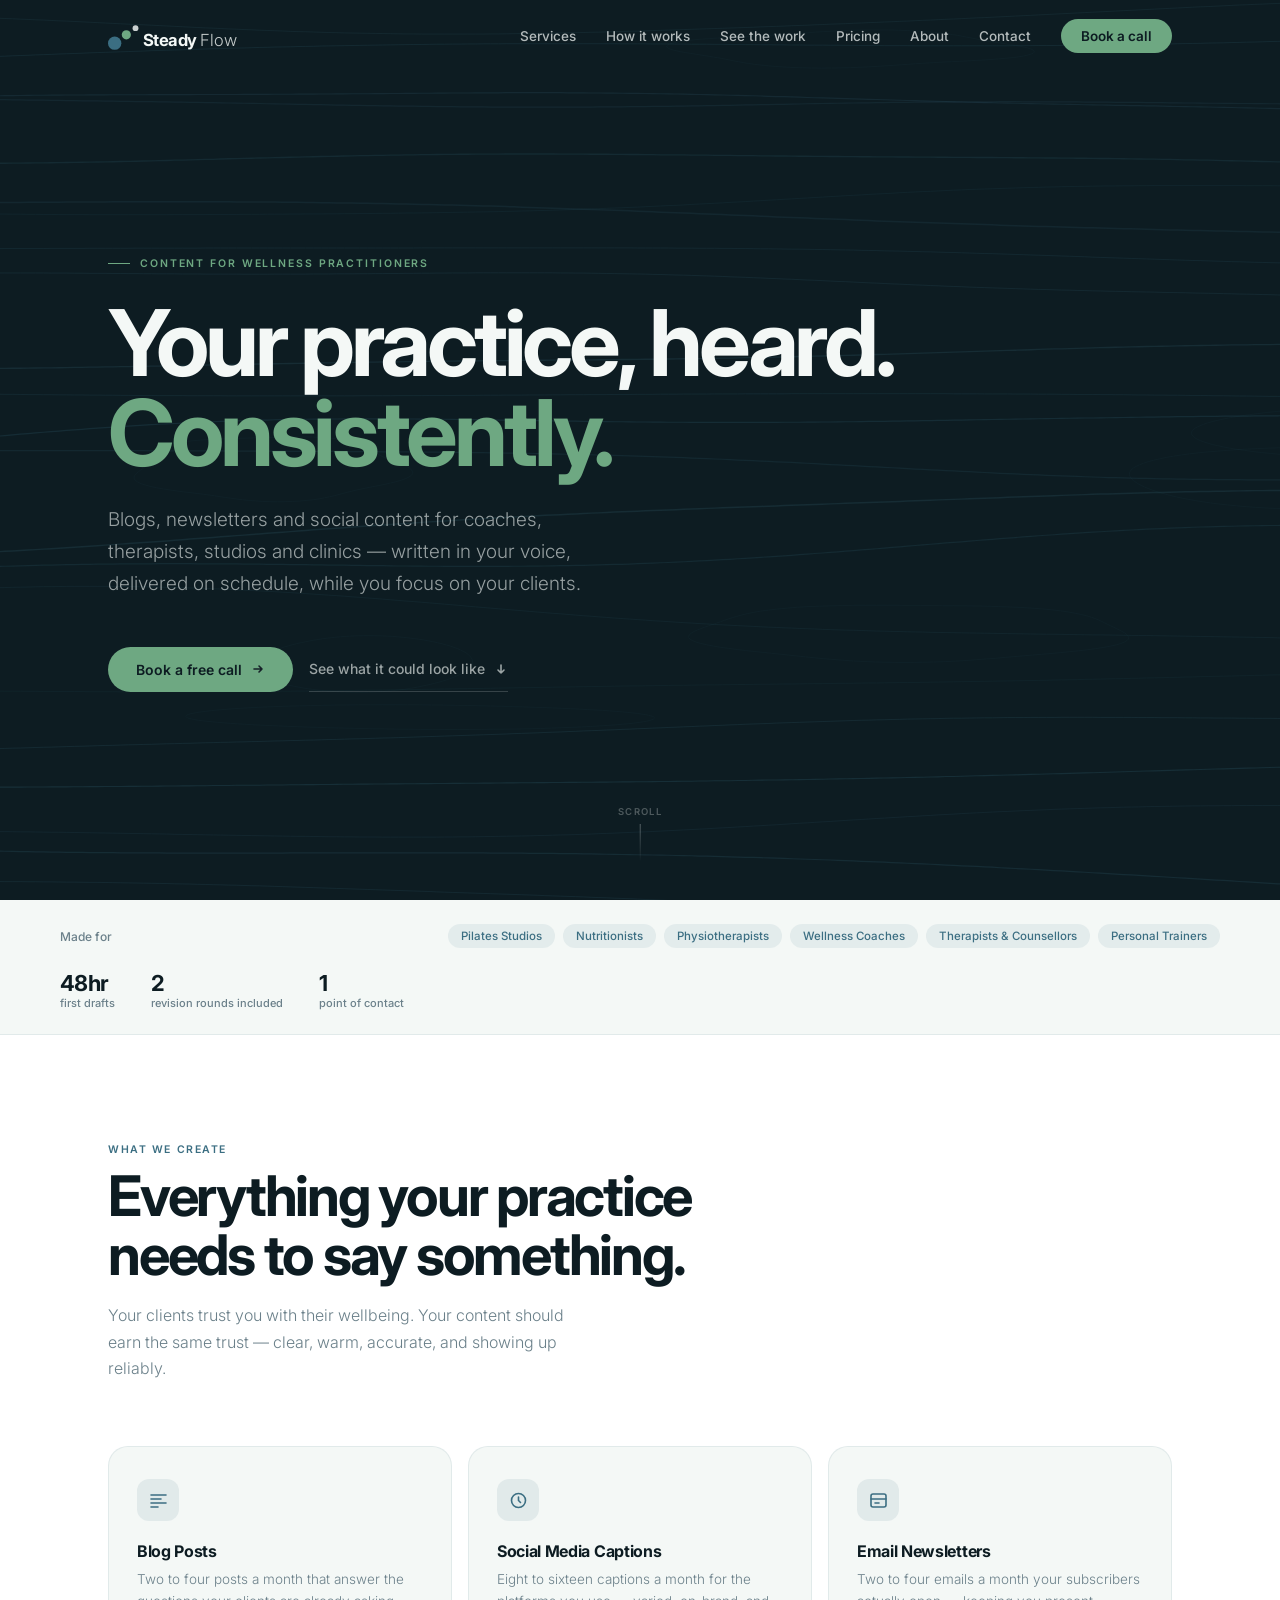
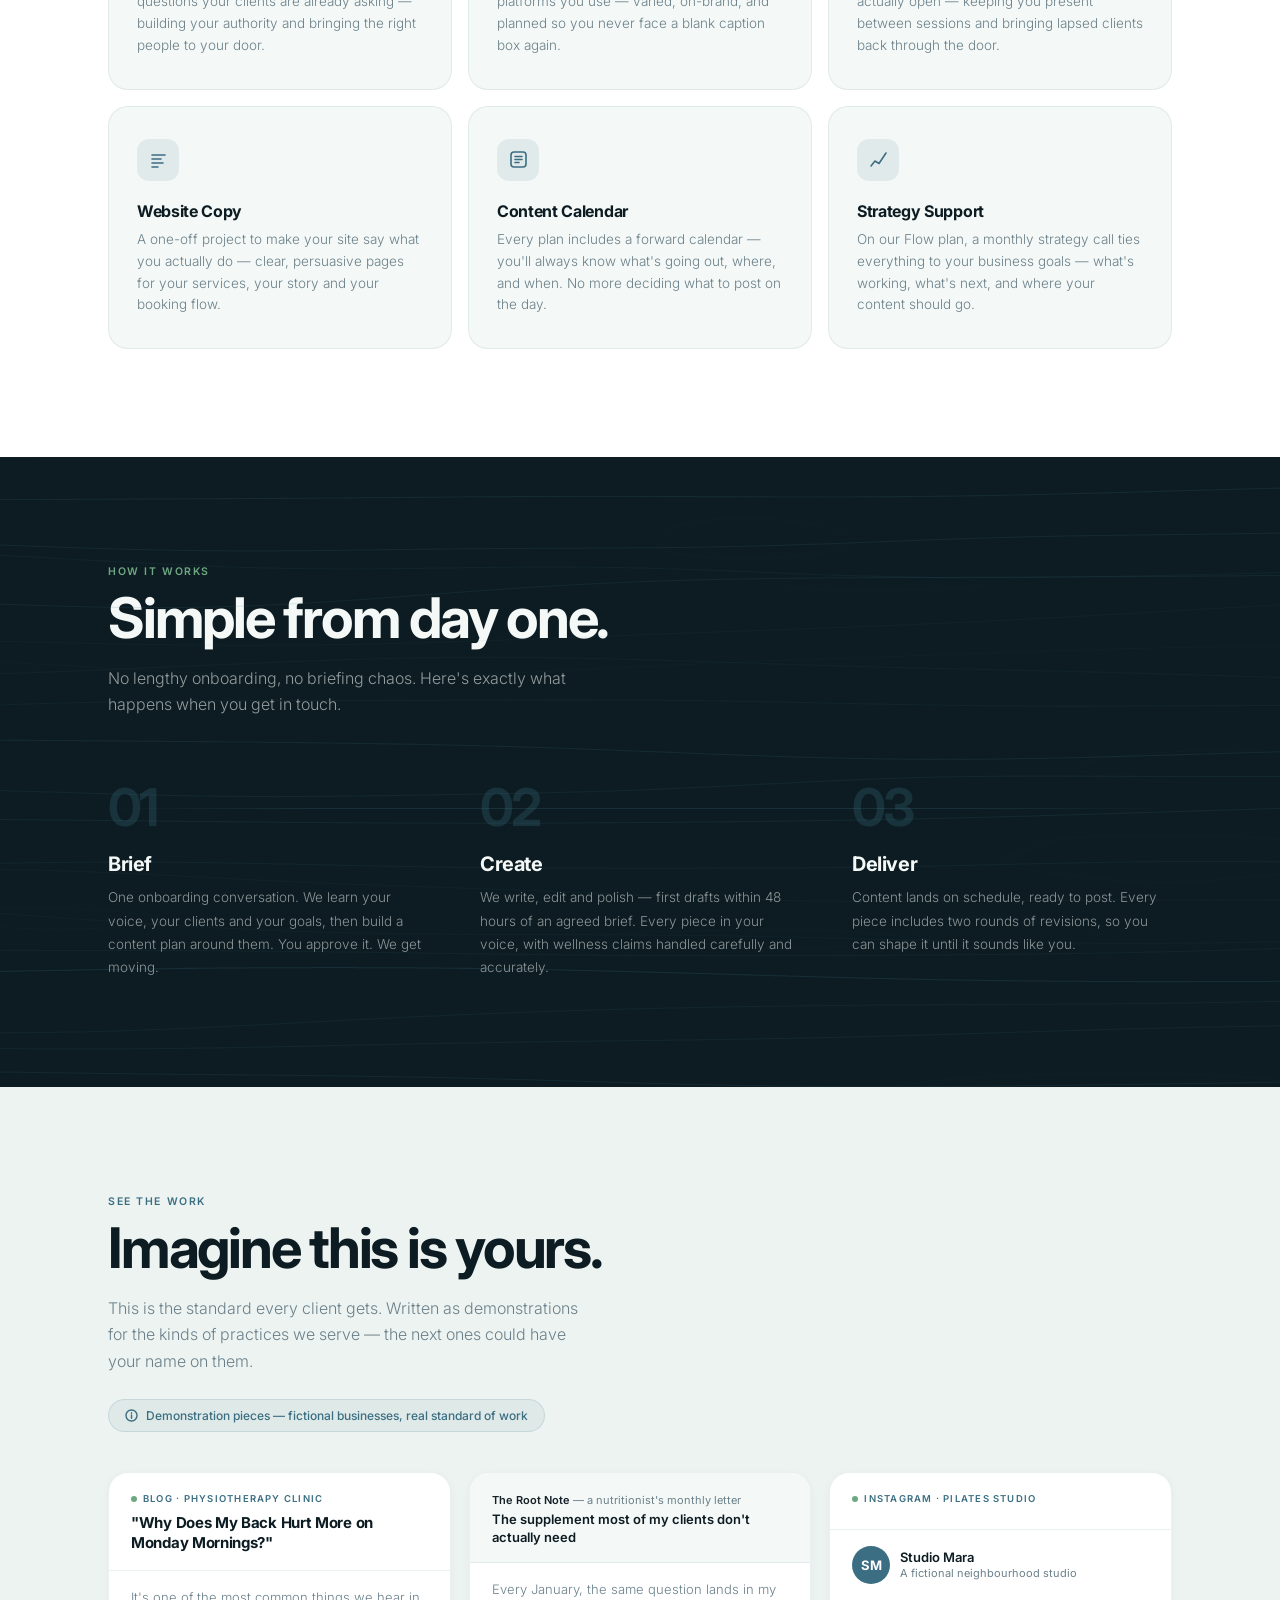
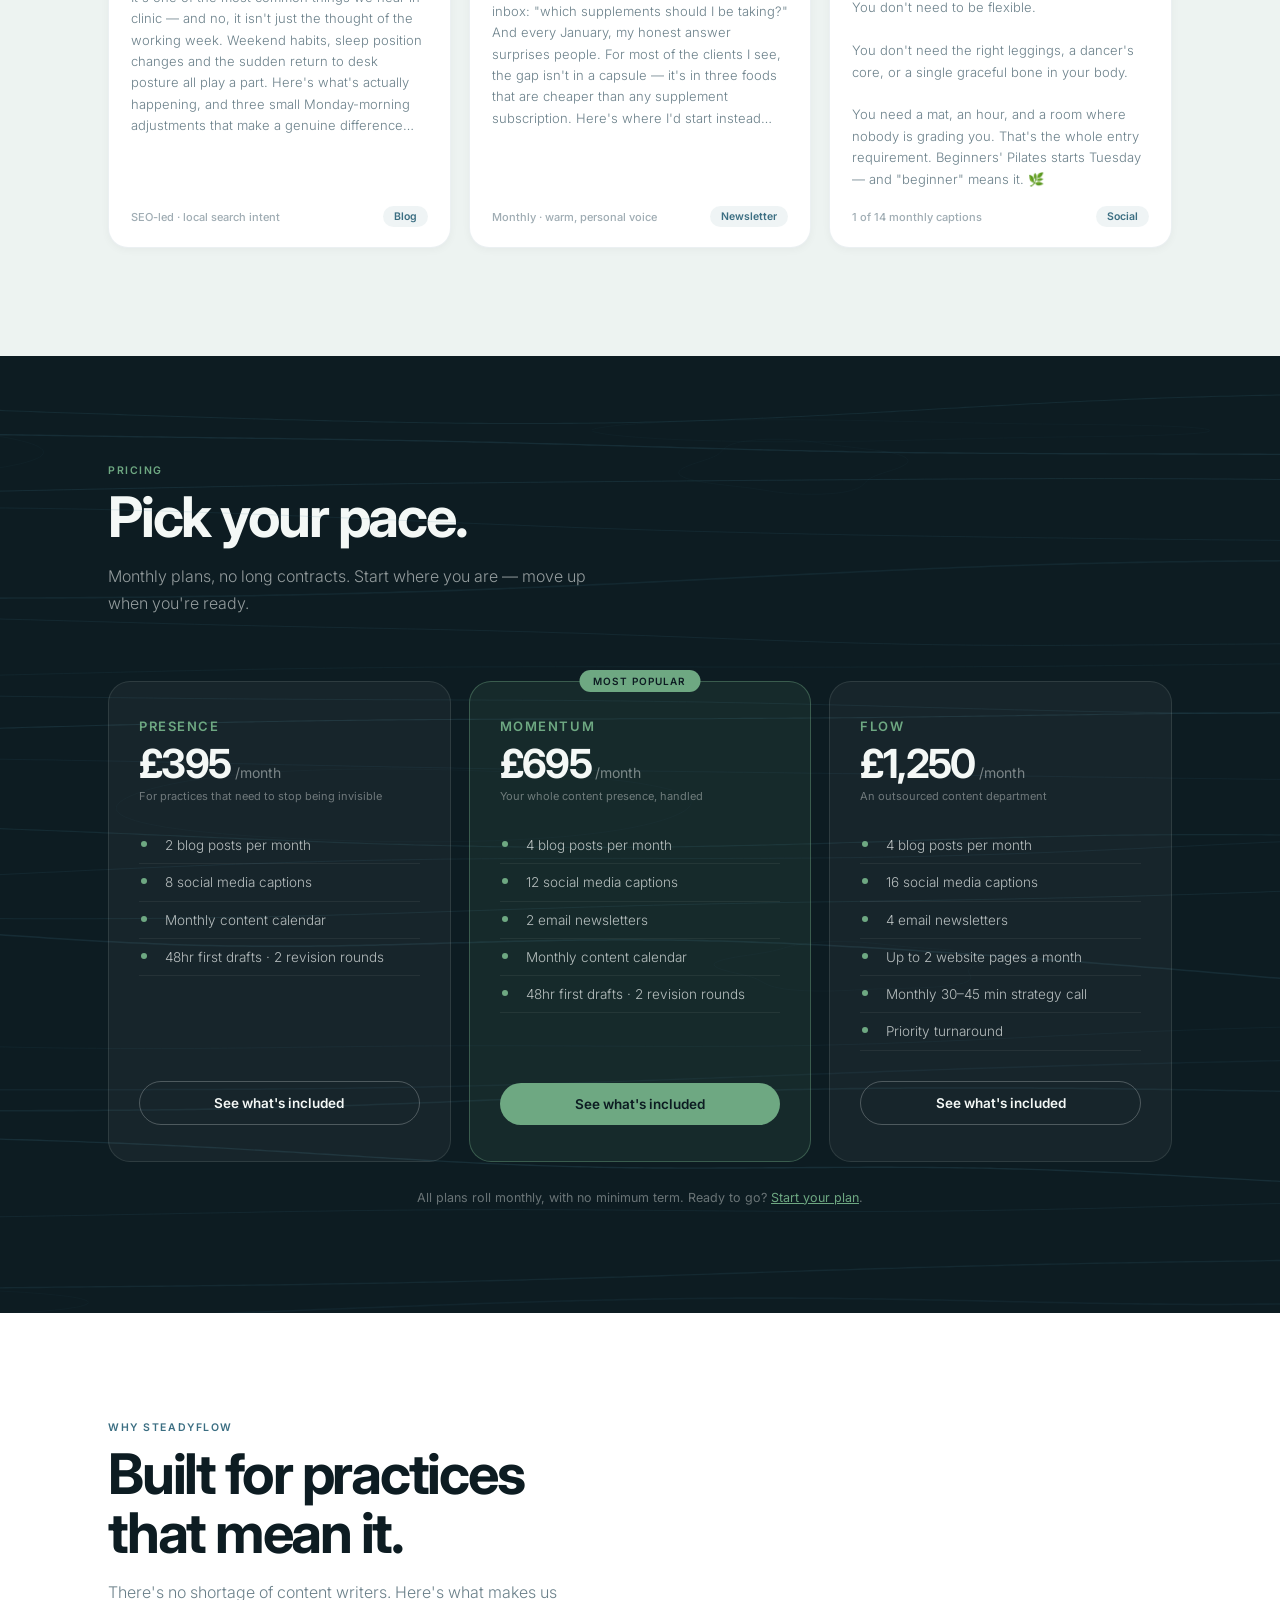
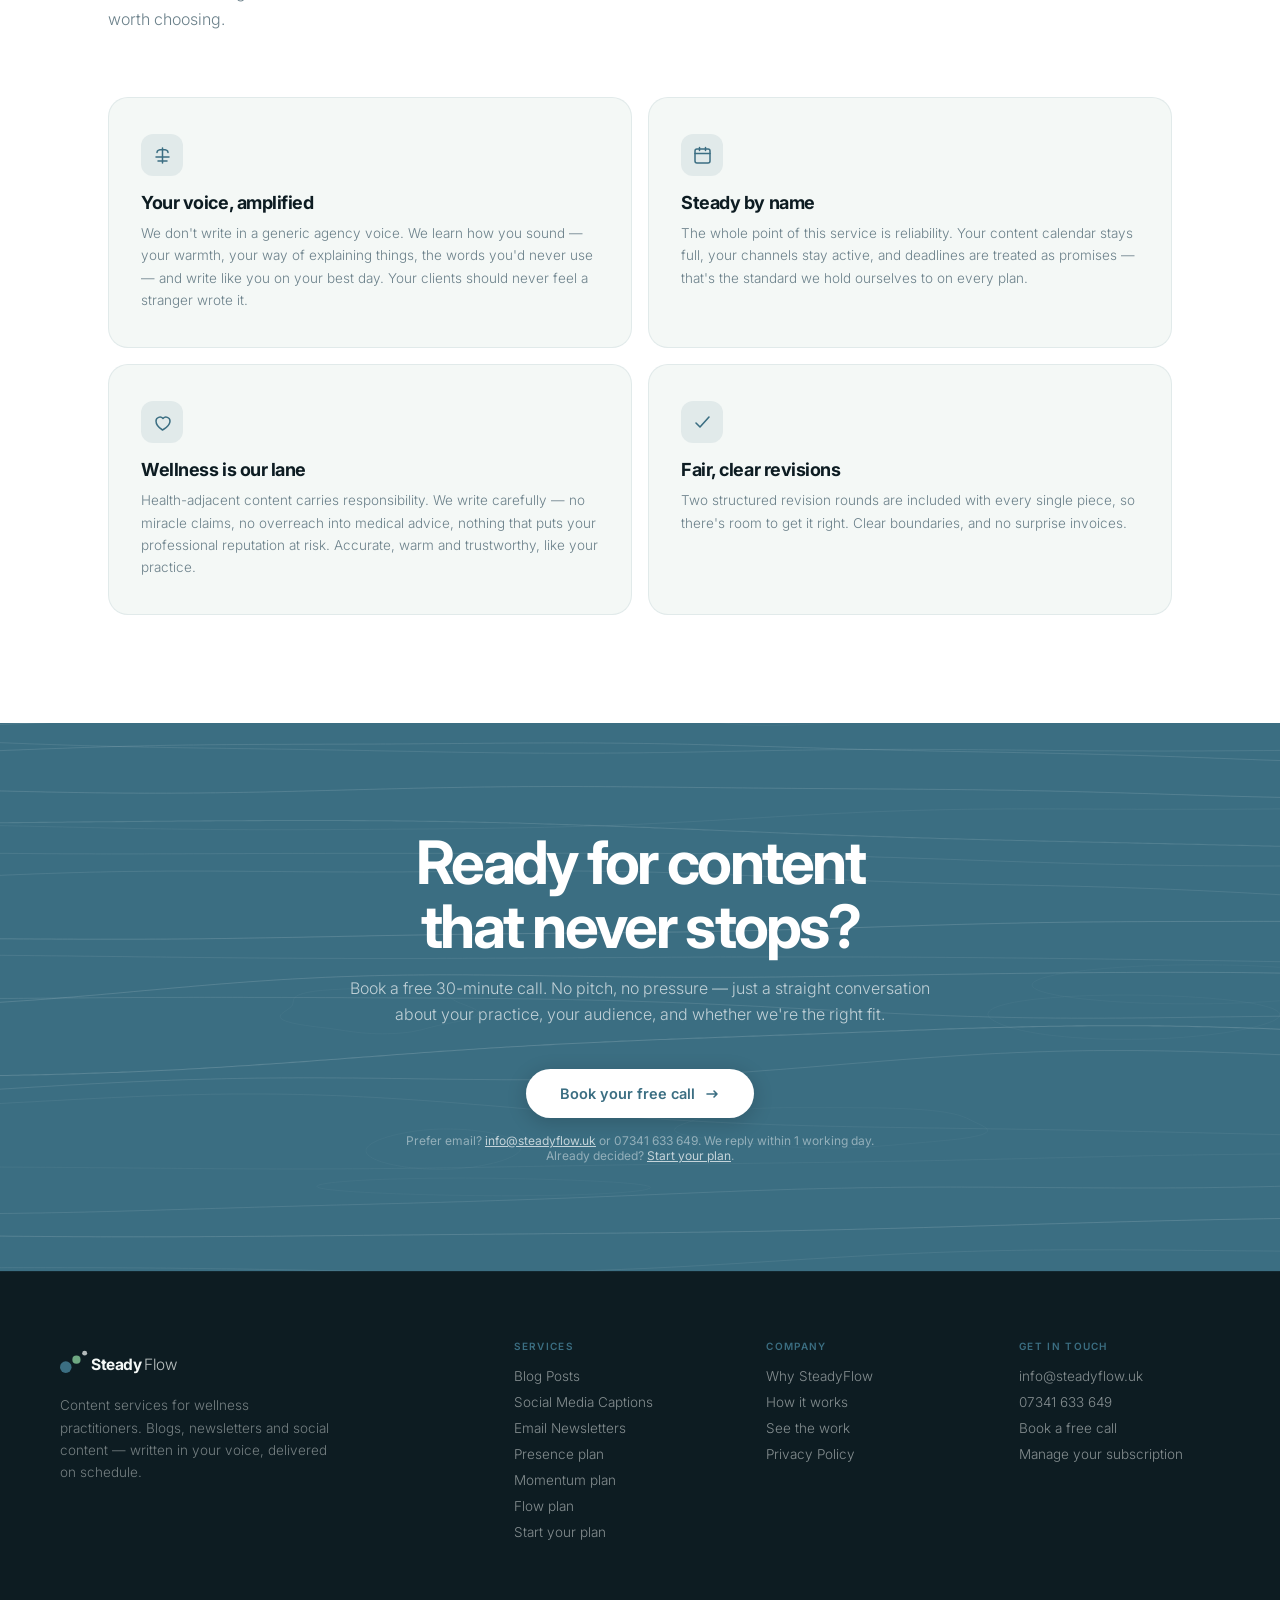
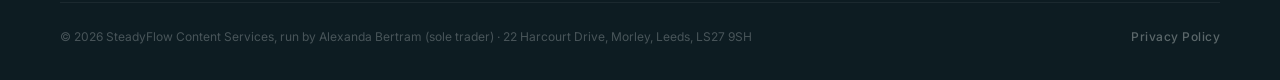
==== commit ba8780fe: "Add Stripe payment links and business address Co-Authored-By: Claude Opus 5.5 <noreply@anthropic.com" ====
--- a/index.html
+++ b/index.html
@@ -537,7 +537,7 @@
     </div>
   </div>
   <div class="foot-bottom">
-    <span class="foot-copy">© 2026 SteadyFlow Content Services</span>
+    <span class="foot-copy">© 2026 SteadyFlow Content Services, run by Alexanda Bertram (sole trader) · 22 Harcourt Drive, Morley, Leeds, LS27 9SH</span>
     <div class="foot-links">
       <a href="privacy.html">Privacy Policy</a>
     </div>
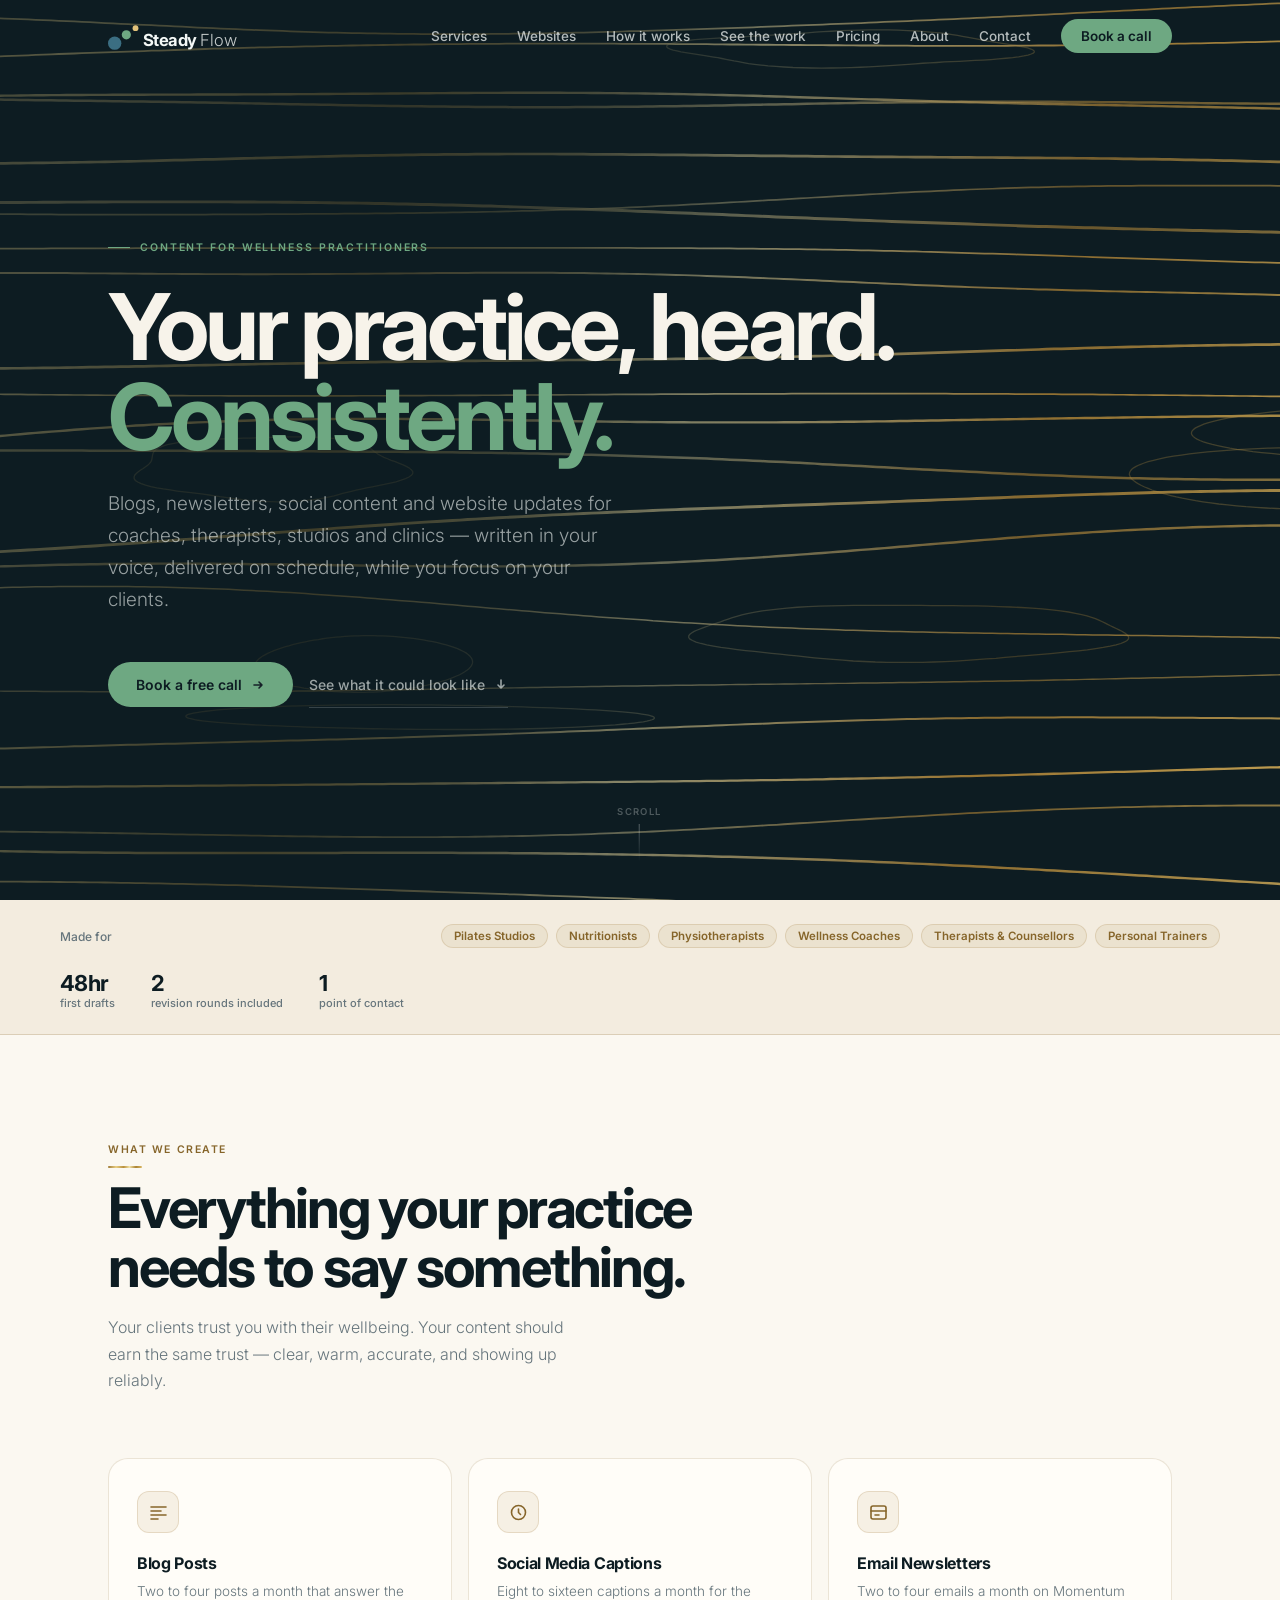
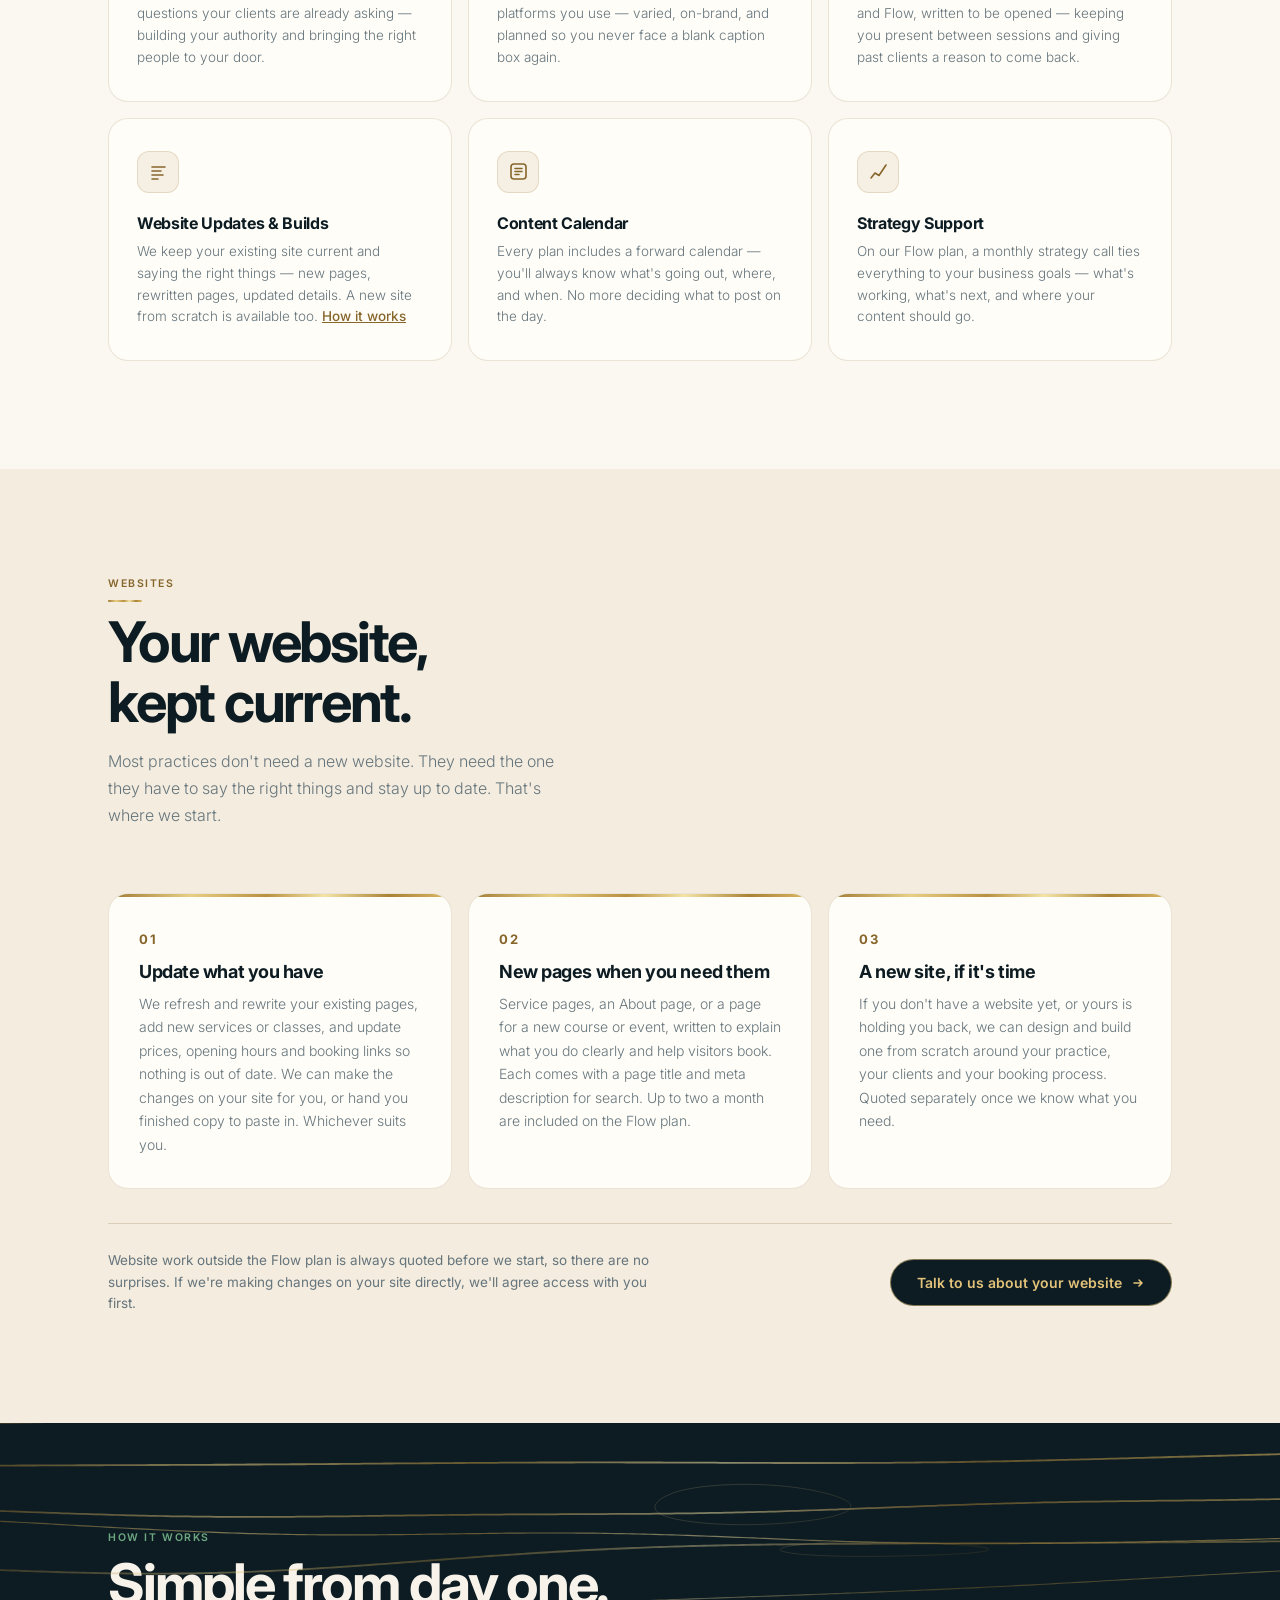
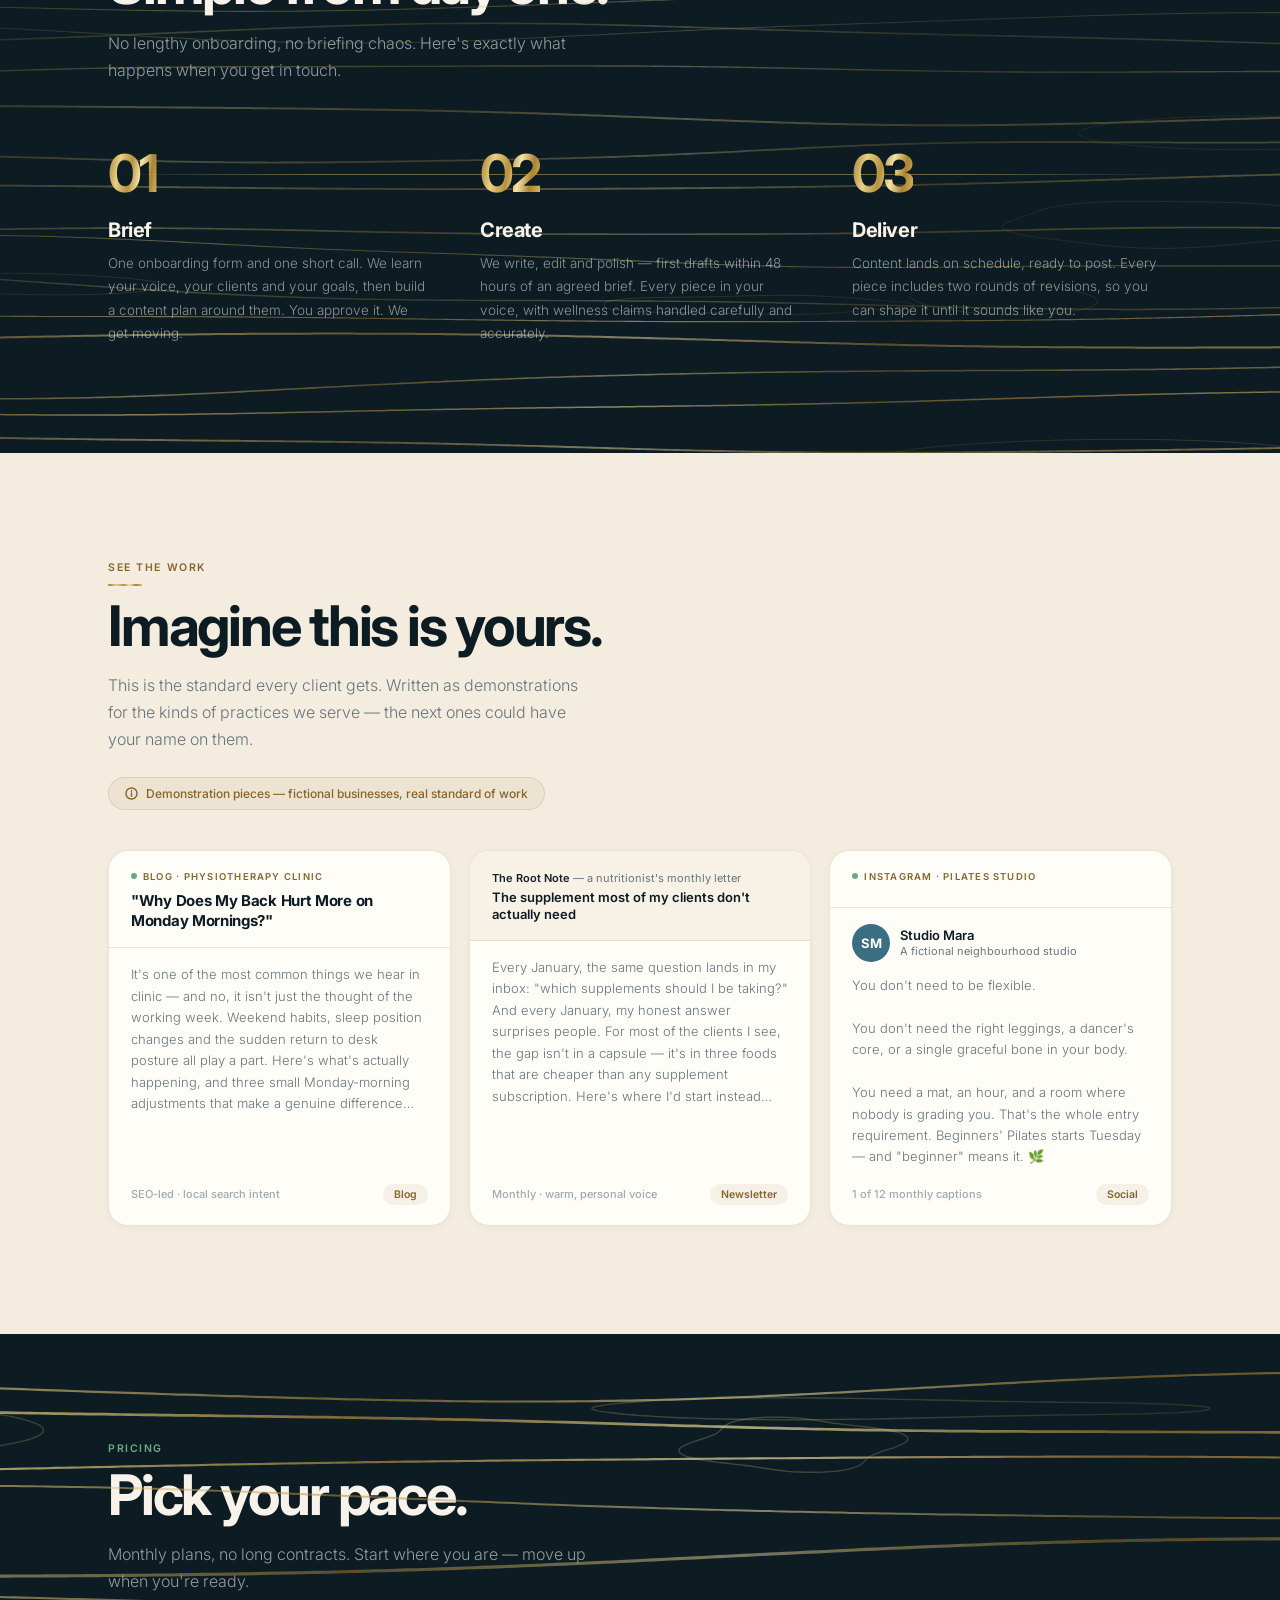
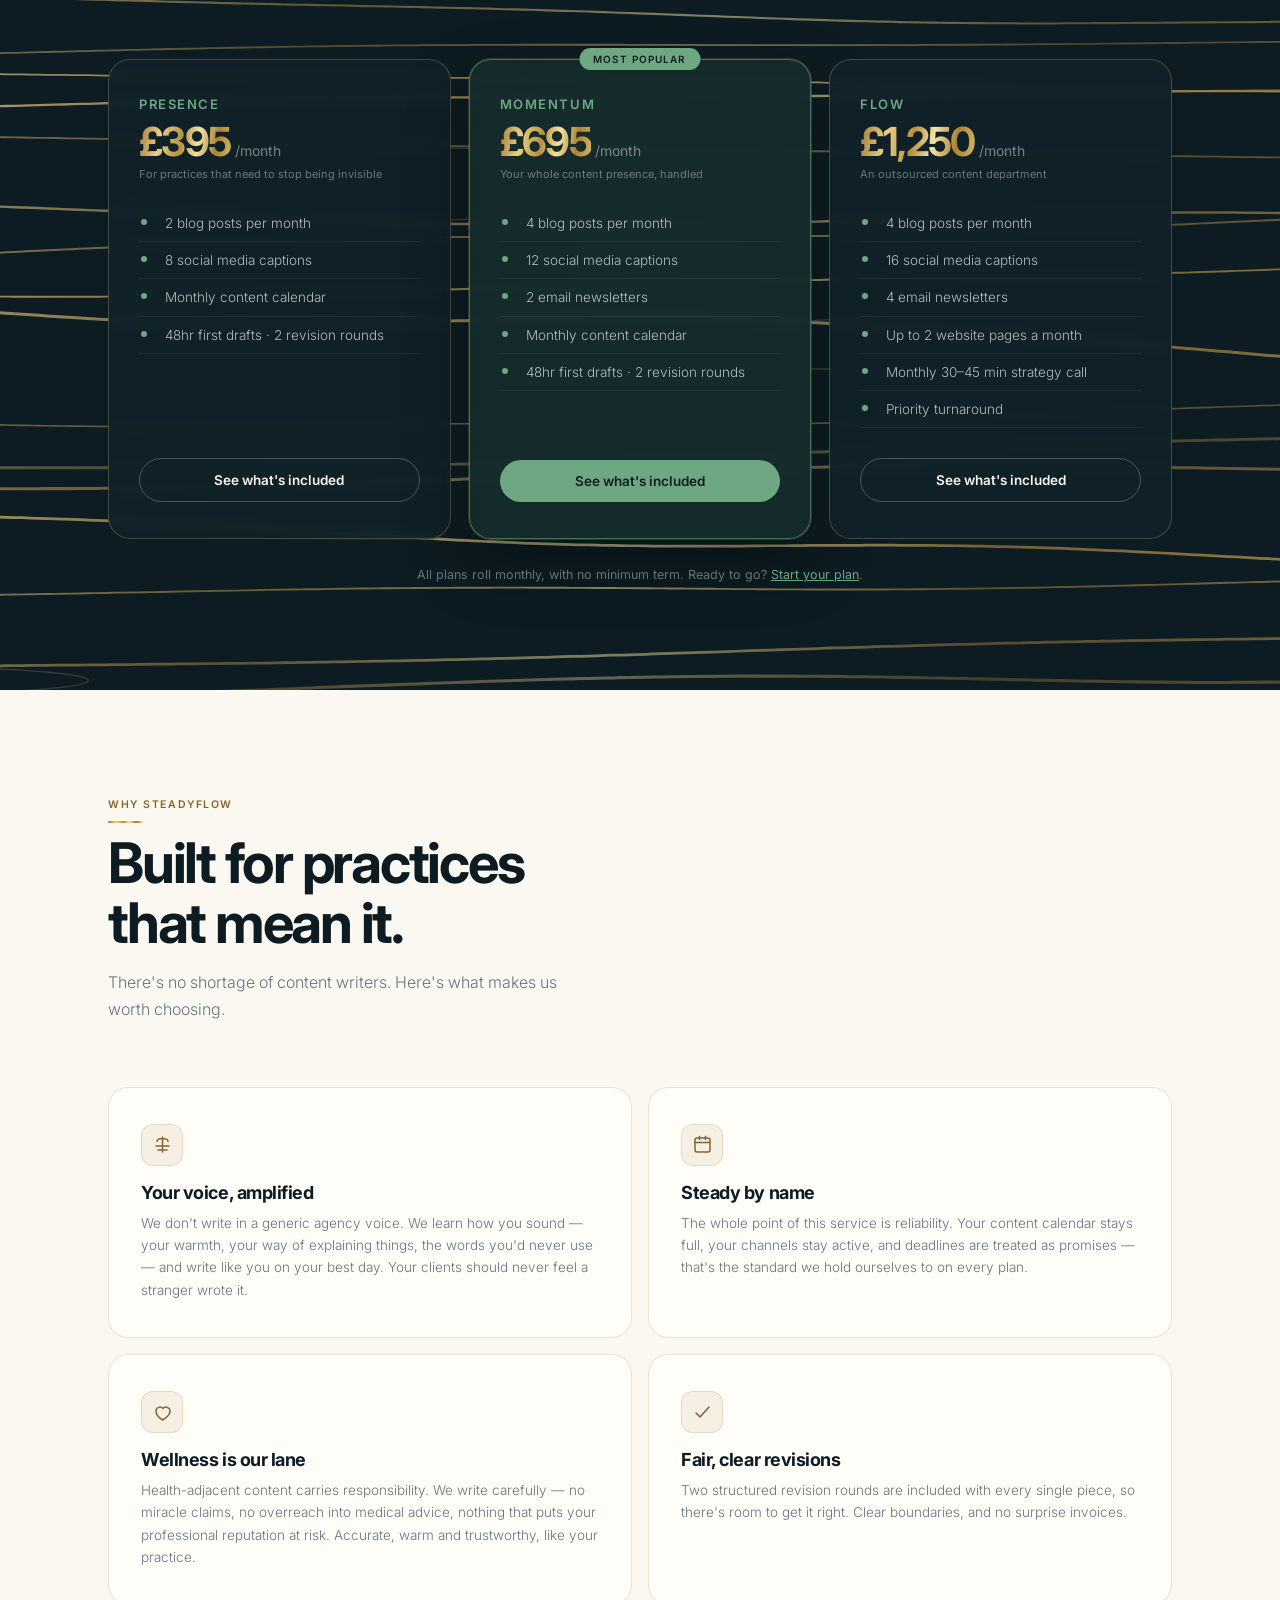
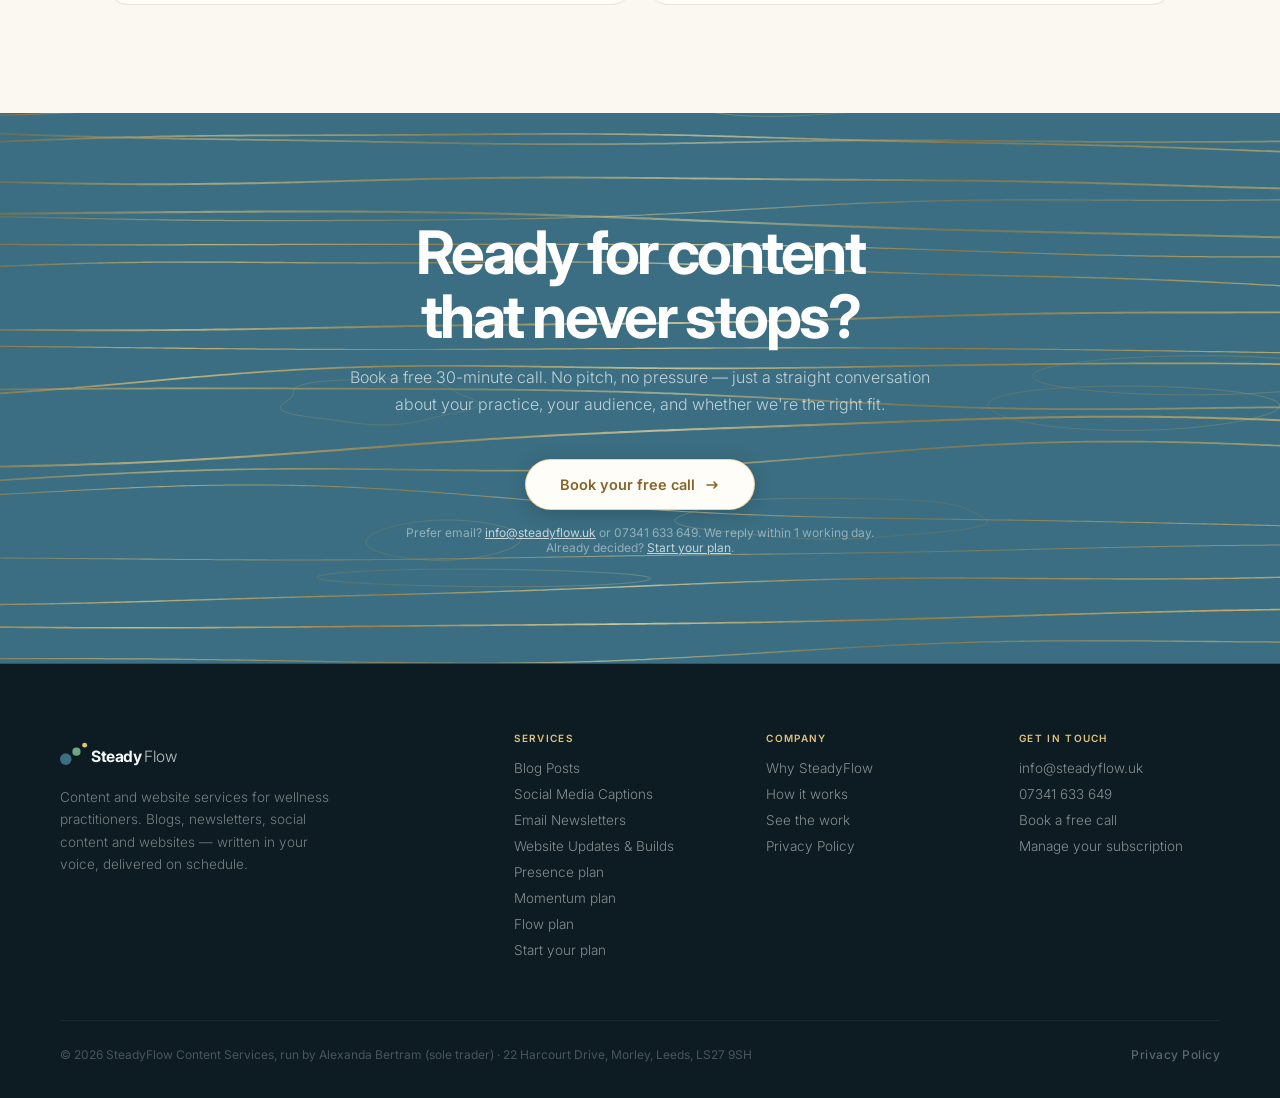
==== commit f2d9fe46: "Gold and ivory theme, Websites section, branded booking page, favicon and logo metadata - Warm ivory" ====
--- a/index.html
+++ b/index.html
@@ -3,8 +3,21 @@
 <head>
 <meta charset="UTF-8">
 <meta name="viewport" content="width=device-width, initial-scale=1.0">
-<meta name="description" content="SteadyFlow — content services for wellness practitioners. Blogs, newsletters and social content for coaches, therapists, studios and clinics. Consistent, on-brand, delivered.">
+<link rel="icon" href="favicon.ico" sizes="48x48">
+<link rel="icon" href="favicon.svg" type="image/svg+xml">
+<link rel="apple-touch-icon" href="apple-touch-icon.png">
+<link rel="manifest" href="site.webmanifest">
+<meta name="theme-color" content="#0D1C22">
+<meta name="description" content="SteadyFlow — content and website services for UK wellness practitioners. Blogs, newsletters, social content and website updates for coaches, therapists, studios and clinics. Consistent, on-brand, delivered.">
 <title>SteadyFlow — Content for Wellness Practitioners</title>
+<meta property="og:type" content="website">
+<meta property="og:site_name" content="SteadyFlow">
+<meta property="og:title" content="SteadyFlow — Content for Wellness Practitioners">
+<meta property="og:description" content="SteadyFlow — content and website services for UK wellness practitioners. Blogs, newsletters, social content and website updates for coaches, therapists, studios and clinics. Consistent, on-brand, delivered.">
+<meta property="og:url" content="https://steadyflow.uk/">
+<meta property="og:image" content="https://steadyflow.uk/og-image.png">
+<meta name="twitter:card" content="summary_large_image">
+<link rel="canonical" href="https://steadyflow.uk/">
 <link rel="preconnect" href="https://fonts.googleapis.com">
 <link rel="preconnect" href="https://fonts.gstatic.com" crossorigin>
 <link href="https://fonts.googleapis.com/css2?family=Inter:wght@300;400;500;600;700&display=swap" rel="stylesheet">
@@ -13,19 +26,27 @@
 html { scroll-behavior:smooth; }
 body {
   font-family:'Inter',-apple-system,BlinkMacSystemFont,sans-serif;
-  background:#fff; color:#162028; overflow-x:hidden;
+  background:var(--paper); color:#162028; overflow-x:hidden;
   -webkit-font-smoothing:antialiased;
 }
 :root {
   --dark:#0D1C22; --primary:#3B6E82; --accent:#6EA882;
-  --light:#F4F8F6; --cream:#EDF3F1; --ink:#162028; --muted:#6B808A;
-  --border:rgba(59,110,130,0.10);
+  --light:#F7F3EA; --cream:#F3ECDF; --ink:#162028; --muted:#66757C;
+  --paper:#FBF8F1; --card:#FFFDF8;
+  --gold:#E2C27A; --gold-deep:#86652A;
+  --bullion:linear-gradient(100deg,#9C7733 0%,#E9CF85 24%,#B8913F 46%,#F4E3A6 63%,#A98234 82%,#DDBB66 100%);
+  --bullion-deep:linear-gradient(100deg,#6E5220 0%,#A7833A 30%,#7A5B24 55%,#B8944A 78%,#6E5220 100%);
+  --border:rgba(134,101,42,0.16);
 }
+.bullion { background:var(--bullion); -webkit-background-clip:text; background-clip:text; color:transparent; }
 .wrap { max-width:1160px; margin:0 auto; padding:0 48px; }
 @media(max-width:680px){ .wrap { padding:0 24px; } }
 
 .topo { position:absolute; inset:0; width:100%; height:100%; pointer-events:none; overflow:hidden; }
 .topo--drift { animation:topoDrift 60s ease-in-out infinite alternate; }
+/* Gold contours stay bold on the open side and soften behind the text */
+.topo--soft-left { -webkit-mask-image:linear-gradient(100deg, rgba(0,0,0,.38) 0%, rgba(0,0,0,.38) 42%, #000 78%); mask-image:linear-gradient(100deg, rgba(0,0,0,.38) 0%, rgba(0,0,0,.38) 42%, #000 78%); }
+.topo--soft { -webkit-mask-image:linear-gradient(180deg, #000 0%, rgba(0,0,0,.55) 45%, #000 100%); mask-image:linear-gradient(180deg, #000 0%, rgba(0,0,0,.55) 45%, #000 100%); }
 @keyframes topoDrift { from { transform:translate(0,0); } to { transform:translate(-60px,-30px); } }
 
 .r { opacity:0; transform:translateY(30px); transition:opacity .7s ease, transform .7s ease; }
@@ -35,7 +56,7 @@
 
 /* NAV */
 #nav { position:fixed; top:0; left:0; right:0; z-index:200; transition:background .35s, box-shadow .35s; }
-#nav.solid { background:rgba(13,28,34,.94); backdrop-filter:blur(14px); -webkit-backdrop-filter:blur(14px); box-shadow:0 1px 0 rgba(59,110,130,.15); }
+#nav.solid { background:rgba(13,28,34,.94); backdrop-filter:blur(14px); -webkit-backdrop-filter:blur(14px); box-shadow:0 1px 0 rgba(226,194,122,.28); }
 .nav-inner { max-width:1160px; margin:0 auto; padding:0 48px; display:flex; align-items:center; justify-content:space-between; height:70px; }
 .nav-links { display:flex; align-items:center; gap:30px; list-style:none; }
 .nav-links a { font-size:13.5px; font-weight:500; color:rgba(244,248,246,.72); text-decoration:none; transition:color .18s; }
@@ -62,11 +83,11 @@
 @keyframes lineAnim { 0%{transform:scaleY(0);transform-origin:top;opacity:1} 48%{transform:scaleY(1);transform-origin:top;opacity:1} 49%{transform:scaleY(1);transform-origin:bottom} 100%{transform:scaleY(0);transform-origin:bottom;opacity:.3} }
 
 /* STRIP */
-#strip { background:var(--light); border-bottom:1px solid var(--border); padding:24px 48px; }
+#strip { background:var(--cream); border-bottom:1px solid rgba(134,101,42,.22); padding:24px 48px; }
 .strip-inner { max-width:1160px; margin:0 auto; display:flex; align-items:center; justify-content:space-between; gap:24px; flex-wrap:wrap; }
 .strip-label { font-size:12px; font-weight:500; color:var(--muted); white-space:nowrap; }
 .chips { display:flex; gap:8px; flex-wrap:wrap; }
-.chip { font-size:11.5px; font-weight:500; color:var(--primary); background:rgba(59,110,130,.09); padding:5px 13px; border-radius:100px; }
+.chip { font-size:11.5px; font-weight:600; color:var(--gold-deep); background:rgba(169,134,75,.10); border:1px solid rgba(169,134,75,.22); padding:4px 12px; border-radius:100px; }
 .strip-stats { display:flex; gap:36px; }
 .stat-n { display:block; font-size:22px; font-weight:700; color:var(--dark); letter-spacing:-.03em; line-height:1; }
 .stat-l { font-size:11px; font-weight:500; color:var(--muted); margin-top:2px; }
@@ -75,10 +96,11 @@
 .sec { padding:108px 48px; }
 .sec--dark { background:var(--dark); position:relative; overflow:hidden; }
 .sec--cream { background:var(--cream); }
-.sec--white { background:#fff; }
+.sec--white { background:var(--paper); }
 .sec--primary { background:var(--primary); position:relative; overflow:hidden; }
 .sec-kicker { font-size:10.5px; font-weight:600; letter-spacing:.15em; text-transform:uppercase; margin-bottom:11px; }
-.kicker--teal { color:var(--primary); } .kicker--sage { color:var(--accent); }
+.kicker--teal { color:var(--gold-deep); } .kicker--sage { color:var(--accent); }
+.kicker--teal::after { content:''; display:block; width:34px; height:2px; margin-top:10px; background:var(--bullion); border-radius:2px; }
 .sec-h2 { font-size:clamp(34px,4.8vw,56px); font-weight:700; letter-spacing:-.04em; line-height:1.06; margin-bottom:16px; }
 .h2--dark { color:var(--dark); } .h2--light { color:var(--light); }
 .sec-sub { font-size:16px; font-weight:300; line-height:1.68; max-width:480px; margin-bottom:64px; }
@@ -86,39 +108,51 @@
 
 /* SERVICES */
 .services-grid { display:grid; grid-template-columns:repeat(3,1fr); gap:16px; }
-.svc { background:var(--light); border-radius:20px; padding:32px 28px; border:1px solid var(--border); transition:transform .25s, box-shadow .25s; }
+.svc { background:var(--card); border-radius:20px; padding:32px 28px; border:1px solid var(--border); transition:transform .25s, box-shadow .25s; }
 .svc:hover { transform:translateY(-5px); box-shadow:0 18px 44px rgba(13,28,34,.10); }
-.svc-icon { width:42px; height:42px; border-radius:12px; background:rgba(59,110,130,.10); display:flex; align-items:center; justify-content:center; margin-bottom:20px; }
+.svc-icon { width:42px; height:42px; border-radius:12px; background:rgba(169,134,75,.11); border:1px solid rgba(169,134,75,.22); display:flex; align-items:center; justify-content:center; margin-bottom:20px; }
 .svc-title { font-size:16px; font-weight:700; color:var(--dark); letter-spacing:-.02em; margin-bottom:8px; }
 .svc-desc { font-size:13.5px; font-weight:300; color:var(--muted); line-height:1.62; }
 
+/* WEBSITES */
+.web-grid { display:grid; grid-template-columns:repeat(3,1fr); gap:16px; }
+.web { position:relative; background:var(--card); border:1px solid var(--border); border-radius:20px; padding:34px 30px 32px; overflow:hidden; }
+.web::before { content:''; position:absolute; left:0; right:0; top:0; height:3px; background:var(--bullion); }
+.web-n { display:inline-block; font-size:13px; font-weight:700; letter-spacing:.12em; color:var(--gold-deep); margin-bottom:14px; }
+.web-t { font-size:18px; font-weight:700; color:var(--dark); letter-spacing:-.025em; margin-bottom:10px; }
+.web-d { font-size:14px; font-weight:300; color:var(--muted); line-height:1.68; }
+.web-foot { display:flex; align-items:center; justify-content:space-between; gap:24px; flex-wrap:wrap; margin-top:34px; padding-top:26px; border-top:1px solid rgba(134,101,42,.22); }
+.web-foot p { font-size:13.5px; color:var(--muted); max-width:560px; line-height:1.6; }
+.btn-gold { display:inline-flex; align-items:center; gap:9px; background:var(--dark); color:var(--gold); font-size:14px; font-weight:600; padding:14px 26px; border-radius:100px; text-decoration:none; border:1px solid rgba(226,194,122,.55); transition:transform .18s, box-shadow .18s; }
+.btn-gold:hover { transform:translateY(-2px); box-shadow:0 10px 26px rgba(13,28,34,.22); }
+
 /* PROCESS */
 .process-grid { display:grid; grid-template-columns:repeat(3,1fr); gap:52px; position:relative; z-index:2; }
-.process-grid::before { content:''; position:absolute; top:26px; left:0; right:0; height:1px; background:linear-gradient(to right, transparent, rgba(59,110,130,.25) 20%, rgba(59,110,130,.25) 80%, transparent); z-index:-1; }
-.step-n { font-size:52px; font-weight:700; letter-spacing:-.05em; color:rgba(59,110,130,.28); line-height:1; margin-bottom:18px; }
+.process-grid::before { content:''; position:absolute; top:26px; left:0; right:0; height:1px; background:linear-gradient(to right, transparent, rgba(226,194,122,.45) 20%, rgba(226,194,122,.45) 80%, transparent); z-index:-1; }
+.step-n { font-size:52px; font-weight:700; letter-spacing:-.05em; line-height:1; margin-bottom:18px; display:inline-block; background:var(--bullion); -webkit-background-clip:text; background-clip:text; color:transparent; }
 .step-t { font-size:20px; font-weight:700; color:var(--light); letter-spacing:-.02em; margin-bottom:10px; }
 .step-d { font-size:13.5px; font-weight:300; color:rgba(244,248,246,.55); line-height:1.72; }
 
 /* SHOWCASE */
 .show-note {
   display:inline-flex; align-items:center; gap:8px;
-  font-size:12px; font-weight:500; color:var(--primary);
-  background:rgba(59,110,130,.08); border:1px solid rgba(59,110,130,.14);
+  font-size:12px; font-weight:500; color:var(--gold-deep);
+  background:rgba(169,134,75,.08); border:1px solid rgba(169,134,75,.22);
   padding:8px 16px; border-radius:100px; margin-bottom:40px;
 }
 .samples-grid { display:grid; grid-template-columns:repeat(3,1fr); gap:18px; }
-.sample { background:#fff; border-radius:20px; overflow:hidden; border:1px solid var(--border); box-shadow:0 2px 8px rgba(13,28,34,.04); transition:transform .25s, box-shadow .25s; display:flex; flex-direction:column; }
+.sample { background:var(--card); border-radius:20px; overflow:hidden; border:1px solid var(--border); box-shadow:0 2px 8px rgba(13,28,34,.04); transition:transform .25s, box-shadow .25s; display:flex; flex-direction:column; }
 .sample:hover { transform:translateY(-5px); box-shadow:0 18px 44px rgba(13,28,34,.12); }
 .sample-head { padding:20px 22px 16px; border-bottom:1px solid var(--border); }
-.sample-type { display:flex; align-items:center; gap:6px; font-size:9.5px; font-weight:600; letter-spacing:.13em; text-transform:uppercase; color:var(--primary); margin-bottom:9px; }
+.sample-type { display:flex; align-items:center; gap:6px; font-size:9.5px; font-weight:600; letter-spacing:.13em; text-transform:uppercase; color:var(--gold-deep); margin-bottom:9px; }
 .tdot { width:6px; height:6px; border-radius:50%; background:var(--accent); flex-shrink:0; }
 .sample-title { font-size:15px; font-weight:700; color:var(--dark); letter-spacing:-.02em; line-height:1.35; }
 .sample-body { padding:16px 22px 20px; display:flex; flex-direction:column; flex:1; }
 .sample-ex { font-size:13px; font-weight:300; color:var(--muted); line-height:1.65; margin-bottom:16px; flex:1; }
 .sample-foot { display:flex; align-items:center; justify-content:space-between; font-size:11px; }
 .s-meta { font-weight:500; color:rgba(107,128,138,.65); }
-.s-badge { font-size:10.5px; font-weight:600; color:var(--primary); background:rgba(59,110,130,.08); padding:4px 11px; border-radius:100px; }
-.sample-head--email { background:var(--light); }
+.s-badge { font-size:10.5px; font-weight:600; color:var(--gold-deep); background:rgba(169,134,75,.10); padding:4px 11px; border-radius:100px; }
+.sample-head--email { background:#F8F2E6; }
 .email-from { font-size:11px; color:var(--muted); margin-bottom:4px; }
 .email-from strong { color:var(--ink); font-weight:600; }
 .email-subj { font-size:13px; font-weight:600; color:var(--dark); line-height:1.35; }
@@ -129,11 +163,12 @@
 
 /* PRICING */
 .price-grid { display:grid; grid-template-columns:repeat(3,1fr); gap:18px; align-items:stretch; position:relative; z-index:2; }
-.plan { background:rgba(244,248,246,.045); border:1px solid rgba(244,248,246,.10); border-radius:22px; padding:36px 30px; display:flex; flex-direction:column; position:relative; }
-.plan--hot { background:rgba(110,168,130,.10); border-color:rgba(110,168,130,.40); }
+.plan { background:rgba(16,34,41,.88); -webkit-backdrop-filter:blur(6px); backdrop-filter:blur(6px); border:1px solid rgba(226,194,122,.26); border-radius:22px; padding:36px 30px; display:flex; flex-direction:column; position:relative; }
+.plan--hot { background:rgba(22,44,44,.92); border-color:rgba(110,168,130,.55); box-shadow:0 0 0 1px rgba(226,194,122,.18), 0 24px 60px rgba(0,0,0,.35); }
 .plan-flag { position:absolute; top:-12px; left:50%; transform:translateX(-50%); font-size:10px; font-weight:600; letter-spacing:.1em; text-transform:uppercase; background:var(--accent); color:var(--dark); padding:5px 14px; border-radius:100px; white-space:nowrap; }
 .plan-name { font-size:13px; font-weight:600; letter-spacing:.12em; text-transform:uppercase; color:var(--accent); margin-bottom:10px; }
-.plan-price { font-size:40px; font-weight:700; letter-spacing:-.04em; color:var(--light); line-height:1; }
+.plan-price { font-size:40px; font-weight:700; letter-spacing:-.04em; line-height:1; }
+.plan-price b { font-weight:700; background:var(--bullion); -webkit-background-clip:text; background-clip:text; color:transparent; }
 .plan-price small { font-size:14px; font-weight:400; color:rgba(244,248,246,.45); letter-spacing:0; }
 .plan-from { font-size:11px; color:rgba(244,248,246,.40); margin-top:5px; margin-bottom:24px; }
 .plan-list { list-style:none; margin-bottom:30px; flex:1; }
@@ -148,8 +183,8 @@
 
 /* WHY */
 .why-grid { display:grid; grid-template-columns:repeat(2,1fr); gap:16px; }
-.why { background:var(--light); border-radius:20px; padding:36px 32px; border:1px solid var(--border); }
-.why-ico { width:42px; height:42px; border-radius:12px; background:rgba(59,110,130,.10); display:flex; align-items:center; justify-content:center; margin-bottom:16px; }
+.why { background:var(--card); border-radius:20px; padding:36px 32px; border:1px solid var(--border); }
+.why-ico { width:42px; height:42px; border-radius:12px; background:rgba(169,134,75,.11); border:1px solid rgba(169,134,75,.22); display:flex; align-items:center; justify-content:center; margin-bottom:16px; }
 .why-t { font-size:18px; font-weight:700; color:var(--dark); letter-spacing:-.025em; margin-bottom:9px; }
 .why-d { font-size:13.5px; font-weight:300; color:var(--muted); line-height:1.65; }
 
@@ -157,16 +192,16 @@
 .cta-body { position:relative; z-index:2; text-align:center; max-width:620px; margin:0 auto; }
 .cta-h2 { font-size:clamp(36px,5.5vw,60px); font-weight:700; letter-spacing:-.045em; line-height:1.06; color:#fff; margin-bottom:16px; }
 .cta-p { font-size:16px; font-weight:300; color:rgba(255,255,255,.68); line-height:1.65; margin-bottom:42px; }
-.btn-white { display:inline-flex; align-items:center; gap:9px; background:#fff; color:var(--primary); font-size:14.5px; font-weight:600; padding:16px 34px; border-radius:100px; text-decoration:none; box-shadow:0 4px 20px rgba(0,0,0,.18); transition:transform .18s, box-shadow .18s; }
+.btn-white { display:inline-flex; align-items:center; gap:9px; background:var(--card); color:var(--gold-deep); border:1px solid rgba(226,194,122,.7); font-size:14.5px; font-weight:600; padding:16px 34px; border-radius:100px; text-decoration:none; box-shadow:0 4px 20px rgba(0,0,0,.18); transition:transform .18s, box-shadow .18s; }
 .btn-white:hover { transform:translateY(-2px); box-shadow:0 8px 28px rgba(0,0,0,.22); }
 .cta-note { margin-top:15px; font-size:12px; color:rgba(255,255,255,.45); }
 .cta-note a { color:rgba(255,255,255,.7); }
 
 /* FOOTER */
-footer { background:var(--dark); padding:68px 48px 36px; border-top:1px solid rgba(59,110,130,.14); }
+footer { background:var(--dark); padding:68px 48px 36px; border-top:1px solid rgba(226,194,122,.30); }
 .foot-top { max-width:1160px; margin:0 auto; display:grid; grid-template-columns:2fr 1fr 1fr 1fr; gap:52px; margin-bottom:52px; }
 .foot-brand p { font-size:13.5px; font-weight:300; color:rgba(244,248,246,.45); line-height:1.65; margin-top:14px; max-width:270px; }
-.foot-col h4 { font-size:10px; font-weight:600; letter-spacing:.13em; text-transform:uppercase; color:var(--primary); margin-bottom:16px; }
+.foot-col h4 { font-size:10px; font-weight:600; letter-spacing:.13em; text-transform:uppercase; color:var(--gold); margin-bottom:16px; }
 .foot-col a, .foot-col span { display:block; font-size:13.5px; font-weight:300; color:rgba(244,248,246,.52); text-decoration:none; margin-bottom:10px; transition:color .18s; }
 .foot-col a:hover { color:var(--light); }
 .foot-bottom { max-width:1160px; margin:0 auto; display:flex; align-items:center; justify-content:space-between; flex-wrap:wrap; gap:12px; padding-top:26px; border-top:1px solid rgba(244,248,246,.06); }
@@ -179,12 +214,18 @@
 @keyframes fadeIn { from{opacity:0} to{opacity:1} }
 
 @media(max-width:920px) {
-  .services-grid,.samples-grid,.process-grid,.price-grid { grid-template-columns:1fr; }
+  .services-grid,.samples-grid,.process-grid,.price-grid,.web-grid { grid-template-columns:1fr; }
   .why-grid { grid-template-columns:1fr; }
   .foot-top { grid-template-columns:1fr 1fr; gap:36px; }
   .process-grid::before { display:none; }
   .strip-inner { flex-direction:column; align-items:flex-start; }
   .plan--hot { order:-1; }
+}
+@media(max-width:1020px) {
+  .nav-links li:nth-child(n+4):not(:last-child) { display:none; }
+}
+@media(max-width:700px) {
+  .topo--soft-left { -webkit-mask-image:linear-gradient(180deg, #000 0%, rgba(0,0,0,.42) 22%, rgba(0,0,0,.42) 78%, #000 100%); mask-image:linear-gradient(180deg, #000 0%, rgba(0,0,0,.42) 22%, rgba(0,0,0,.42) 78%, #000 100%); }
 }
 @media(max-width:600px) {
   .sec { padding:80px 24px; }
@@ -198,6 +239,26 @@
   .nav-links li:not(:last-child) { display:none; }
 }
 </style>
+<script type="application/ld+json">
+{
+  "@context": "https://schema.org",
+  "@type": "Organization",
+  "name": "SteadyFlow",
+  "alternateName": "SteadyFlow Content Services",
+  "url": "https://steadyflow.uk/",
+  "logo": "https://steadyflow.uk/logo.png",
+  "image": "https://steadyflow.uk/og-image.png",
+  "description": "Content and website services for UK wellness practitioners: blogs, newsletters, social media captions and website updates.",
+  "email": "info@steadyflow.uk",
+  "telephone": "+447341633649",
+  "founder": { "@type": "Person", "name": "Alexanda Bertram" },
+  "areaServed": "GB",
+  "sameAs": ["https://www.instagram.com/steadyflowuk/"]
+}
+</script>
+<script type="application/ld+json">
+{ "@context": "https://schema.org", "@type": "WebSite", "name": "SteadyFlow", "alternateName": "SteadyFlow Content Services", "url": "https://steadyflow.uk/" }
+</script>
 </head>
 <body>
 
@@ -207,12 +268,13 @@
       <svg viewBox="0 0 192 46" width="160" xmlns="http://www.w3.org/2000/svg">
         <circle cx="8" cy="35" r="8" fill="#3B6E82"/>
         <circle cx="22" cy="25" r="5.5" fill="#6EA882"/>
-        <circle cx="33" cy="17" r="3.5" fill="#F4F8F6" opacity=".82"/>
+        <circle cx="33" cy="17" r="3.5" fill="#E2C27A"/>
         <text x="42" y="38" font-family="Inter,-apple-system,sans-serif" font-size="20" fill="#F4F8F6"><tspan font-weight="700" letter-spacing="-0.03em">Steady</tspan><tspan font-weight="300" dx="4" opacity=".8">Flow</tspan></text>
       </svg>
     </a>
     <ul class="nav-links">
       <li><a href="#services">Services</a></li>
+      <li><a href="#websites">Websites</a></li>
       <li><a href="#process">How it works</a></li>
       <li><a href="#showcase">See the work</a></li>
       <li><a href="#pricing">Pricing</a></li>
@@ -224,11 +286,11 @@
 </nav>
 
 <section id="hero">
-  <svg class="topo topo--drift" id="topo-hero" xmlns="http://www.w3.org/2000/svg" preserveAspectRatio="xMidYMid slice"></svg>
+  <svg class="topo topo--drift topo--soft-left" id="topo-hero" xmlns="http://www.w3.org/2000/svg" preserveAspectRatio="xMidYMid slice"></svg>
   <div class="hero-body">
     <p class="hero-tag">Content for Wellness Practitioners</p>
     <h1 class="hero-h1">Your practice, heard.<br><span>Consistently.</span></h1>
-    <p class="hero-p">Blogs, newsletters and social content for coaches, therapists, studios and clinics — written in your voice, delivered on schedule, while you focus on your clients.</p>
+    <p class="hero-p">Blogs, newsletters, social content and website updates for coaches, therapists, studios and clinics — written in your voice, delivered on schedule, while you focus on your clients.</p>
     <div class="hero-btns">
       <a href="#cta" class="btn-sage" data-link="booking">
         Book a free call
@@ -271,32 +333,32 @@
     </div>
     <div class="services-grid">
       <div class="svc r d1">
-        <div class="svc-icon"><svg width="19" height="19" viewBox="0 0 19 19" fill="none"><path d="M2 4h15M2 8h10M2 12h15M2 16h7" stroke="#3B6E82" stroke-width="1.6" stroke-linecap="round"/></svg></div>
+        <div class="svc-icon"><svg width="19" height="19" viewBox="0 0 19 19" fill="none"><path d="M2 4h15M2 8h10M2 12h15M2 16h7" stroke="#86652A" stroke-width="1.6" stroke-linecap="round"/></svg></div>
         <h3 class="svc-title">Blog Posts</h3>
         <p class="svc-desc">Two to four posts a month that answer the questions your clients are already asking — building your authority and bringing the right people to your door.</p>
       </div>
       <div class="svc r d2">
-        <div class="svc-icon"><svg width="19" height="19" viewBox="0 0 19 19" fill="none"><circle cx="9.5" cy="9.5" r="7" stroke="#3B6E82" stroke-width="1.6"/><path d="M9.5 6v3.5l2 2" stroke="#3B6E82" stroke-width="1.6" stroke-linecap="round"/></svg></div>
+        <div class="svc-icon"><svg width="19" height="19" viewBox="0 0 19 19" fill="none"><circle cx="9.5" cy="9.5" r="7" stroke="#86652A" stroke-width="1.6"/><path d="M9.5 6v3.5l2 2" stroke="#86652A" stroke-width="1.6" stroke-linecap="round"/></svg></div>
         <h3 class="svc-title">Social Media Captions</h3>
         <p class="svc-desc">Eight to sixteen captions a month for the platforms you use — varied, on-brand, and planned so you never face a blank caption box again.</p>
       </div>
       <div class="svc r d3">
-        <div class="svc-icon"><svg width="19" height="19" viewBox="0 0 19 19" fill="none"><rect x="2" y="3" width="15" height="13" rx="2" stroke="#3B6E82" stroke-width="1.6"/><path d="M2 8h15M6 12h4" stroke="#3B6E82" stroke-width="1.6" stroke-linecap="round"/></svg></div>
+        <div class="svc-icon"><svg width="19" height="19" viewBox="0 0 19 19" fill="none"><rect x="2" y="3" width="15" height="13" rx="2" stroke="#86652A" stroke-width="1.6"/><path d="M2 8h15M6 12h4" stroke="#86652A" stroke-width="1.6" stroke-linecap="round"/></svg></div>
         <h3 class="svc-title">Email Newsletters</h3>
-        <p class="svc-desc">Two to four emails a month your subscribers actually open — keeping you present between sessions and bringing lapsed clients back through the door.</p>
+        <p class="svc-desc">Two to four emails a month on Momentum and Flow, written to be opened — keeping you present between sessions and giving past clients a reason to come back.</p>
       </div>
       <div class="svc r d1">
-        <div class="svc-icon"><svg width="19" height="19" viewBox="0 0 19 19" fill="none"><path d="M3 5h13M3 9h9M3 13h11M3 17h6" stroke="#3B6E82" stroke-width="1.6" stroke-linecap="round"/></svg></div>
-        <h3 class="svc-title">Website Copy</h3>
-        <p class="svc-desc">A one-off project to make your site say what you actually do — clear, persuasive pages for your services, your story and your booking flow.</p>
+        <div class="svc-icon"><svg width="19" height="19" viewBox="0 0 19 19" fill="none"><path d="M3 5h13M3 9h9M3 13h11M3 17h6" stroke="#86652A" stroke-width="1.6" stroke-linecap="round"/></svg></div>
+        <h3 class="svc-title">Website Updates &amp; Builds</h3>
+        <p class="svc-desc">We keep your existing site current and saying the right things — new pages, rewritten pages, updated details. A new site from scratch is available too. <a href="#websites" style="color:var(--gold-deep);font-weight:500">How it works</a></p>
       </div>
       <div class="svc r d2">
-        <div class="svc-icon"><svg width="19" height="19" viewBox="0 0 19 19" fill="none"><rect x="2" y="2" width="15" height="15" rx="3" stroke="#3B6E82" stroke-width="1.6"/><path d="M6 9.5h7M6 6.5h7M6 12.5h4" stroke="#3B6E82" stroke-width="1.6" stroke-linecap="round"/></svg></div>
+        <div class="svc-icon"><svg width="19" height="19" viewBox="0 0 19 19" fill="none"><rect x="2" y="2" width="15" height="15" rx="3" stroke="#86652A" stroke-width="1.6"/><path d="M6 9.5h7M6 6.5h7M6 12.5h4" stroke="#86652A" stroke-width="1.6" stroke-linecap="round"/></svg></div>
         <h3 class="svc-title">Content Calendar</h3>
         <p class="svc-desc">Every plan includes a forward calendar — you'll always know what's going out, where, and when. No more deciding what to post on the day.</p>
       </div>
       <div class="svc r d3">
-        <div class="svc-icon"><svg width="19" height="19" viewBox="0 0 19 19" fill="none"><path d="M2 16l4-5 4 2.5L17 3" stroke="#3B6E82" stroke-width="1.6" stroke-linecap="round" stroke-linejoin="round"/></svg></div>
+        <div class="svc-icon"><svg width="19" height="19" viewBox="0 0 19 19" fill="none"><path d="M2 16l4-5 4 2.5L17 3" stroke="#86652A" stroke-width="1.6" stroke-linecap="round" stroke-linejoin="round"/></svg></div>
         <h3 class="svc-title">Strategy Support</h3>
         <p class="svc-desc">On our Flow plan, a monthly strategy call ties everything to your business goals — what's working, what's next, and where your content should go.</p>
       </div>
@@ -304,8 +366,40 @@
   </div>
 </section>
 
+<section id="websites" class="sec sec--cream">
+  <div class="wrap">
+    <div class="r">
+      <p class="sec-kicker kicker--teal">Websites</p>
+      <h2 class="sec-h2 h2--dark">Your website,<br>kept current.</h2>
+      <p class="sec-sub sub--mid">Most practices don't need a new website. They need the one they have to say the right things and stay up to date. That's where we start.</p>
+    </div>
+    <div class="web-grid">
+      <div class="web r d1">
+        <span class="web-n">01</span>
+        <h3 class="web-t">Update what you have</h3>
+        <p class="web-d">We refresh and rewrite your existing pages, add new services or classes, and update prices, opening hours and booking links so nothing is out of date. We can make the changes on your site for you, or hand you finished copy to paste in. Whichever suits you.</p>
+      </div>
+      <div class="web r d2">
+        <span class="web-n">02</span>
+        <h3 class="web-t">New pages when you need them</h3>
+        <p class="web-d">Service pages, an About page, or a page for a new course or event, written to explain what you do clearly and help visitors book. Each comes with a page title and meta description for search. Up to two a month are included on the Flow plan.</p>
+      </div>
+      <div class="web r d3">
+        <span class="web-n">03</span>
+        <h3 class="web-t">A new site, if it's time</h3>
+        <p class="web-d">If you don't have a website yet, or yours is holding you back, we can design and build one from scratch around your practice, your clients and your booking process. Quoted separately once we know what you need.</p>
+      </div>
+    </div>
+    <div class="web-foot r">
+      <p>Website work outside the Flow plan is always quoted before we start, so there are no surprises. If we're making changes on your site directly, we'll agree access with you first.</p>
+      <a href="#cta" class="btn-gold" data-link="booking">Talk to us about your website
+        <svg width="14" height="14" viewBox="0 0 14 14" fill="none"><path d="M3 7h8M8 4l3 3-3 3" stroke="currentColor" stroke-width="1.6" stroke-linecap="round" stroke-linejoin="round"/></svg></a>
+    </div>
+  </div>
+</section>
+
 <section id="process" class="sec sec--dark">
-  <svg class="topo" id="topo-process" xmlns="http://www.w3.org/2000/svg" preserveAspectRatio="xMidYMid slice"></svg>
+  <svg class="topo topo--soft" id="topo-process" xmlns="http://www.w3.org/2000/svg" preserveAspectRatio="xMidYMid slice"></svg>
   <div class="wrap">
     <div class="r">
       <p class="sec-kicker kicker--sage">How it works</p>
@@ -316,7 +410,7 @@
       <div class="r d1">
         <div class="step-n">01</div>
         <h3 class="step-t">Brief</h3>
-        <p class="step-d">One onboarding conversation. We learn your voice, your clients and your goals, then build a content plan around them. You approve it. We get moving.</p>
+        <p class="step-d">One onboarding form and one short call. We learn your voice, your clients and your goals, then build a content plan around them. You approve it. We get moving.</p>
       </div>
       <div class="r d2">
         <div class="step-n">02</div>
@@ -339,7 +433,7 @@
       <h2 class="sec-h2 h2--dark">Imagine this is yours.</h2>
       <p class="sec-sub sub--mid" style="margin-bottom:24px;">This is the standard every client gets. Written as demonstrations for the kinds of practices we serve — the next ones could have your name on them.</p>
       <div class="show-note">
-        <svg width="13" height="13" viewBox="0 0 13 13" fill="none"><circle cx="6.5" cy="6.5" r="5.5" stroke="#3B6E82" stroke-width="1.4"/><path d="M6.5 6v3.2M6.5 3.8v.4" stroke="#3B6E82" stroke-width="1.4" stroke-linecap="round"/></svg>
+        <svg width="13" height="13" viewBox="0 0 13 13" fill="none"><circle cx="6.5" cy="6.5" r="5.5" stroke="#86652A" stroke-width="1.4"/><path d="M6.5 6v3.2M6.5 3.8v.4" stroke="#86652A" stroke-width="1.4" stroke-linecap="round"/></svg>
         Demonstration pieces — fictional businesses, real standard of work
       </div>
     </div>
@@ -387,7 +481,7 @@
           </div>
           <p class="sample-ex">You don't need to be flexible.<br><br>You don't need the right leggings, a dancer's core, or a single graceful bone in your body.<br><br>You need a mat, an hour, and a room where nobody is grading you. That's the whole entry requirement. Beginners' Pilates starts Tuesday — and "beginner" means it. 🌿</p>
           <div class="sample-foot">
-            <span class="s-meta">1 of 14 monthly captions</span>
+            <span class="s-meta">1 of 12 monthly captions</span>
             <span class="s-badge">Social</span>
           </div>
         </div>
@@ -409,7 +503,7 @@
 
       <div class="plan r d1">
         <div class="plan-name">Presence</div>
-        <div class="plan-price">£395<small> /month</small></div>
+        <div class="plan-price"><b>£395</b><small> /month</small></div>
         <div class="plan-from">For practices that need to stop being invisible</div>
         <ul class="plan-list">
           <li>2 blog posts per month</li>
@@ -423,7 +517,7 @@
       <div class="plan plan--hot r d2">
         <div class="plan-flag">Most popular</div>
         <div class="plan-name">Momentum</div>
-        <div class="plan-price">£695<small> /month</small></div>
+        <div class="plan-price"><b>£695</b><small> /month</small></div>
         <div class="plan-from">Your whole content presence, handled</div>
         <ul class="plan-list">
           <li>4 blog posts per month</li>
@@ -437,7 +531,7 @@
 
       <div class="plan r d3">
         <div class="plan-name">Flow</div>
-        <div class="plan-price">£1,250<small> /month</small></div>
+        <div class="plan-price"><b>£1,250</b><small> /month</small></div>
         <div class="plan-from">An outsourced content department</div>
         <ul class="plan-list">
           <li>4 blog posts per month</li>
@@ -464,22 +558,22 @@
     </div>
     <div class="why-grid">
       <div class="why r d1">
-        <div class="why-ico"><svg width="19" height="19" viewBox="0 0 19 19" fill="none"><path d="M9.5 2v15M4 6.5c0-2 2.5-3 5.5-3s5.5 1 5.5 3M3 11h13M5 15h9" stroke="#3B6E82" stroke-width="1.5" stroke-linecap="round"/></svg></div>
+        <div class="why-ico"><svg width="19" height="19" viewBox="0 0 19 19" fill="none"><path d="M9.5 2v15M4 6.5c0-2 2.5-3 5.5-3s5.5 1 5.5 3M3 11h13M5 15h9" stroke="#86652A" stroke-width="1.5" stroke-linecap="round"/></svg></div>
         <h3 class="why-t">Your voice, amplified</h3>
         <p class="why-d">We don't write in a generic agency voice. We learn how you sound — your warmth, your way of explaining things, the words you'd never use — and write like you on your best day. Your clients should never feel a stranger wrote it.</p>
       </div>
       <div class="why r d2">
-        <div class="why-ico"><svg width="19" height="19" viewBox="0 0 19 19" fill="none"><rect x="2" y="3" width="15" height="14" rx="2" stroke="#3B6E82" stroke-width="1.5"/><path d="M2 7.5h15M6.5 1.5v3M12.5 1.5v3" stroke="#3B6E82" stroke-width="1.5" stroke-linecap="round"/></svg></div>
+        <div class="why-ico"><svg width="19" height="19" viewBox="0 0 19 19" fill="none"><rect x="2" y="3" width="15" height="14" rx="2" stroke="#86652A" stroke-width="1.5"/><path d="M2 7.5h15M6.5 1.5v3M12.5 1.5v3" stroke="#86652A" stroke-width="1.5" stroke-linecap="round"/></svg></div>
         <h3 class="why-t">Steady by name</h3>
         <p class="why-d">The whole point of this service is reliability. Your content calendar stays full, your channels stay active, and deadlines are treated as promises — that's the standard we hold ourselves to on every plan.</p>
       </div>
       <div class="why r d3">
-        <div class="why-ico"><svg width="19" height="19" viewBox="0 0 19 19" fill="none"><path d="M9.5 17s-6.5-4-6.5-9a4 4 0 017-2.5A4 4 0 0117 8c0 5-7.5 9-7.5 9z" stroke="#3B6E82" stroke-width="1.5" stroke-linejoin="round"/></svg></div>
+        <div class="why-ico"><svg width="19" height="19" viewBox="0 0 19 19" fill="none"><path d="M9.5 17s-6.5-4-6.5-9a4 4 0 017-2.5A4 4 0 0117 8c0 5-7.5 9-7.5 9z" stroke="#86652A" stroke-width="1.5" stroke-linejoin="round"/></svg></div>
         <h3 class="why-t">Wellness is our lane</h3>
         <p class="why-d">Health-adjacent content carries responsibility. We write carefully — no miracle claims, no overreach into medical advice, nothing that puts your professional reputation at risk. Accurate, warm and trustworthy, like your practice.</p>
       </div>
       <div class="why r d4">
-        <div class="why-ico"><svg width="19" height="19" viewBox="0 0 19 19" fill="none"><path d="M3 10l4 4 9-10" stroke="#3B6E82" stroke-width="1.6" stroke-linecap="round" stroke-linejoin="round"/></svg></div>
+        <div class="why-ico"><svg width="19" height="19" viewBox="0 0 19 19" fill="none"><path d="M3 10l4 4 9-10" stroke="#86652A" stroke-width="1.6" stroke-linecap="round" stroke-linejoin="round"/></svg></div>
         <h3 class="why-t">Fair, clear revisions</h3>
         <p class="why-d">Two structured revision rounds are included with every single piece, so there's room to get it right. Clear boundaries, and no surprise invoices.</p>
       </div>
@@ -494,7 +588,7 @@
     <p class="cta-p">Book a free 30-minute call. No pitch, no pressure — just a straight conversation about your practice, your audience, and whether we're the right fit.</p>
     <a href="mailto:info@steadyflow.uk?subject=Free%20call%20enquiry" class="btn-white" data-link="booking">
       Book your free call
-      <svg width="16" height="16" viewBox="0 0 16 16" fill="none"><path d="M3 8h10M10 5l3 3-3 3" stroke="#3B6E82" stroke-width="1.6" stroke-linecap="round" stroke-linejoin="round"/></svg>
+      <svg width="16" height="16" viewBox="0 0 16 16" fill="none"><path d="M3 8h10M10 5l3 3-3 3" stroke="#86652A" stroke-width="1.6" stroke-linecap="round" stroke-linejoin="round"/></svg>
     </a>
     <p class="cta-note">Prefer email? <a href="mailto:info@steadyflow.uk">info@steadyflow.uk</a> or 07341 633 649. We reply within 1 working day.<br>Already decided? <a href="start.html">Start your plan</a>.</p>
   </div>
@@ -506,16 +600,17 @@
       <svg viewBox="0 0 180 44" width="148" xmlns="http://www.w3.org/2000/svg">
         <circle cx="7" cy="33" r="7" fill="#3B6E82"/>
         <circle cx="20" cy="24" r="5" fill="#6EA882"/>
-        <circle cx="30" cy="16" r="3" fill="#F4F8F6" opacity=".72"/>
+        <circle cx="30" cy="16" r="3" fill="#E2C27A"/>
         <text x="38" y="36" font-family="Inter,-apple-system,sans-serif" font-size="19" fill="#F4F8F6"><tspan font-weight="700" letter-spacing="-0.03em">Steady</tspan><tspan font-weight="300" dx="3" opacity=".75">Flow</tspan></text>
       </svg>
-      <p>Content services for wellness practitioners. Blogs, newsletters and social content — written in your voice, delivered on schedule.</p>
+      <p>Content and website services for wellness practitioners. Blogs, newsletters, social content and websites — written in your voice, delivered on schedule.</p>
     </div>
     <div class="foot-col">
       <h4>Services</h4>
       <a href="#services">Blog Posts</a>
       <a href="#services">Social Media Captions</a>
       <a href="#services">Email Newsletters</a>
+      <a href="#websites">Website Updates &amp; Builds</a>
       <a href="presence.html">Presence plan</a>
       <a href="momentum.html">Momentum plan</a>
       <a href="flow.html">Flow plan</a>
@@ -553,17 +648,32 @@
       return s / 0xFFFFFFFF;
     };
   }
+  // Gold "bullion" stroke: a metallic gradient running across the whole drawing
+  function goldStroke(el, id) {
+    const NS = 'http://www.w3.org/2000/svg';
+    const defs = document.createElementNS(NS, 'defs');
+    const g = document.createElementNS(NS, 'linearGradient');
+    g.setAttribute('id', id); g.setAttribute('gradientUnits', 'userSpaceOnUse');
+    g.setAttribute('x1', '0'); g.setAttribute('y1', '0'); g.setAttribute('x2', '1400'); g.setAttribute('y2', '260');
+    [['0','#8A6A2F'],['.18','#E9CF85'],['.36','#B08A3C'],['.55','#F4E3A6'],['.74','#A47C34'],['1','#DDBB66']].forEach(function (st) {
+      const s = document.createElementNS(NS, 'stop'); s.setAttribute('offset', st[0]); s.setAttribute('stop-color', st[1]); g.appendChild(s);
+    });
+    defs.appendChild(g); el.appendChild(defs);
+    return 'url(#' + id + ')';
+  }
   function buildTopo(el, color, opacity, seed) {
     if (!el) return;
     const W = 1400, H = 700;
     el.setAttribute('viewBox', '0 0 ' + W + ' ' + H);
+    const bold = color === 'gold';
+    if (bold) color = goldStroke(el, 'gold-' + el.id);
     const r = prng(seed);
     let y = -20;
     while (y < H + 20) {
       const f1 = .0009 + r() * .0015, f2 = .0025 + r() * .0038, f3 = .007 + r() * .005;
       const a1 = 8 + r() * 16, a2 = a1 * (.2 + r() * .2), a3 = a1 * .07;
       const p1 = r()*6.28, p2 = r()*6.28, p3 = r()*6.28;
-      const sw = .45 + r() * .72, op = opacity * (.5 + r() * .5);
+      const sw = bold ? (1.1 + r() * 1.2) : (.45 + r() * .72), op = opacity * (.5 + r() * .5);
       const pts = [];
       for (let x = -10; x <= W + 10; x += 6) {
         const dy = Math.sin(x*f1+p1)*a1 + Math.sin(x*f2+p2)*a2 + Math.sin(x*f3+p3)*a3;
@@ -592,7 +702,7 @@
       ov.setAttribute('points', pts.join(' '));
       ov.setAttribute('stroke', color);
       ov.setAttribute('stroke-opacity', (opacity * .32).toFixed(3));
-      ov.setAttribute('stroke-width', '.6');
+      ov.setAttribute('stroke-width', bold ? '1' : '.6');
       ov.setAttribute('fill', 'none');
       el.appendChild(ov);
     }
@@ -608,10 +718,10 @@
   }, { threshold: 0.10 });
   document.querySelectorAll('.r').forEach(function (el) { io.observe(el); });
   function init() {
-    buildTopo(document.getElementById('topo-hero'),    '#3B6E82', .22, 9173);
-    buildTopo(document.getElementById('topo-process'), '#3B6E82', .22, 4821);
-    buildTopo(document.getElementById('topo-pricing'), '#3B6E82', .22, 2741);
-    buildTopo(document.getElementById('topo-cta'),     '#ffffff', .18, 9173);
+    buildTopo(document.getElementById('topo-hero'),    'gold', .95, 9173);
+    buildTopo(document.getElementById('topo-process'), 'gold', .62, 4821);
+    buildTopo(document.getElementById('topo-pricing'), 'gold', .70, 2741);
+    buildTopo(document.getElementById('topo-cta'),     'gold', .80, 9173);
   }
   document.readyState === 'loading' ? document.addEventListener('DOMContentLoaded', init) : init();
 })();
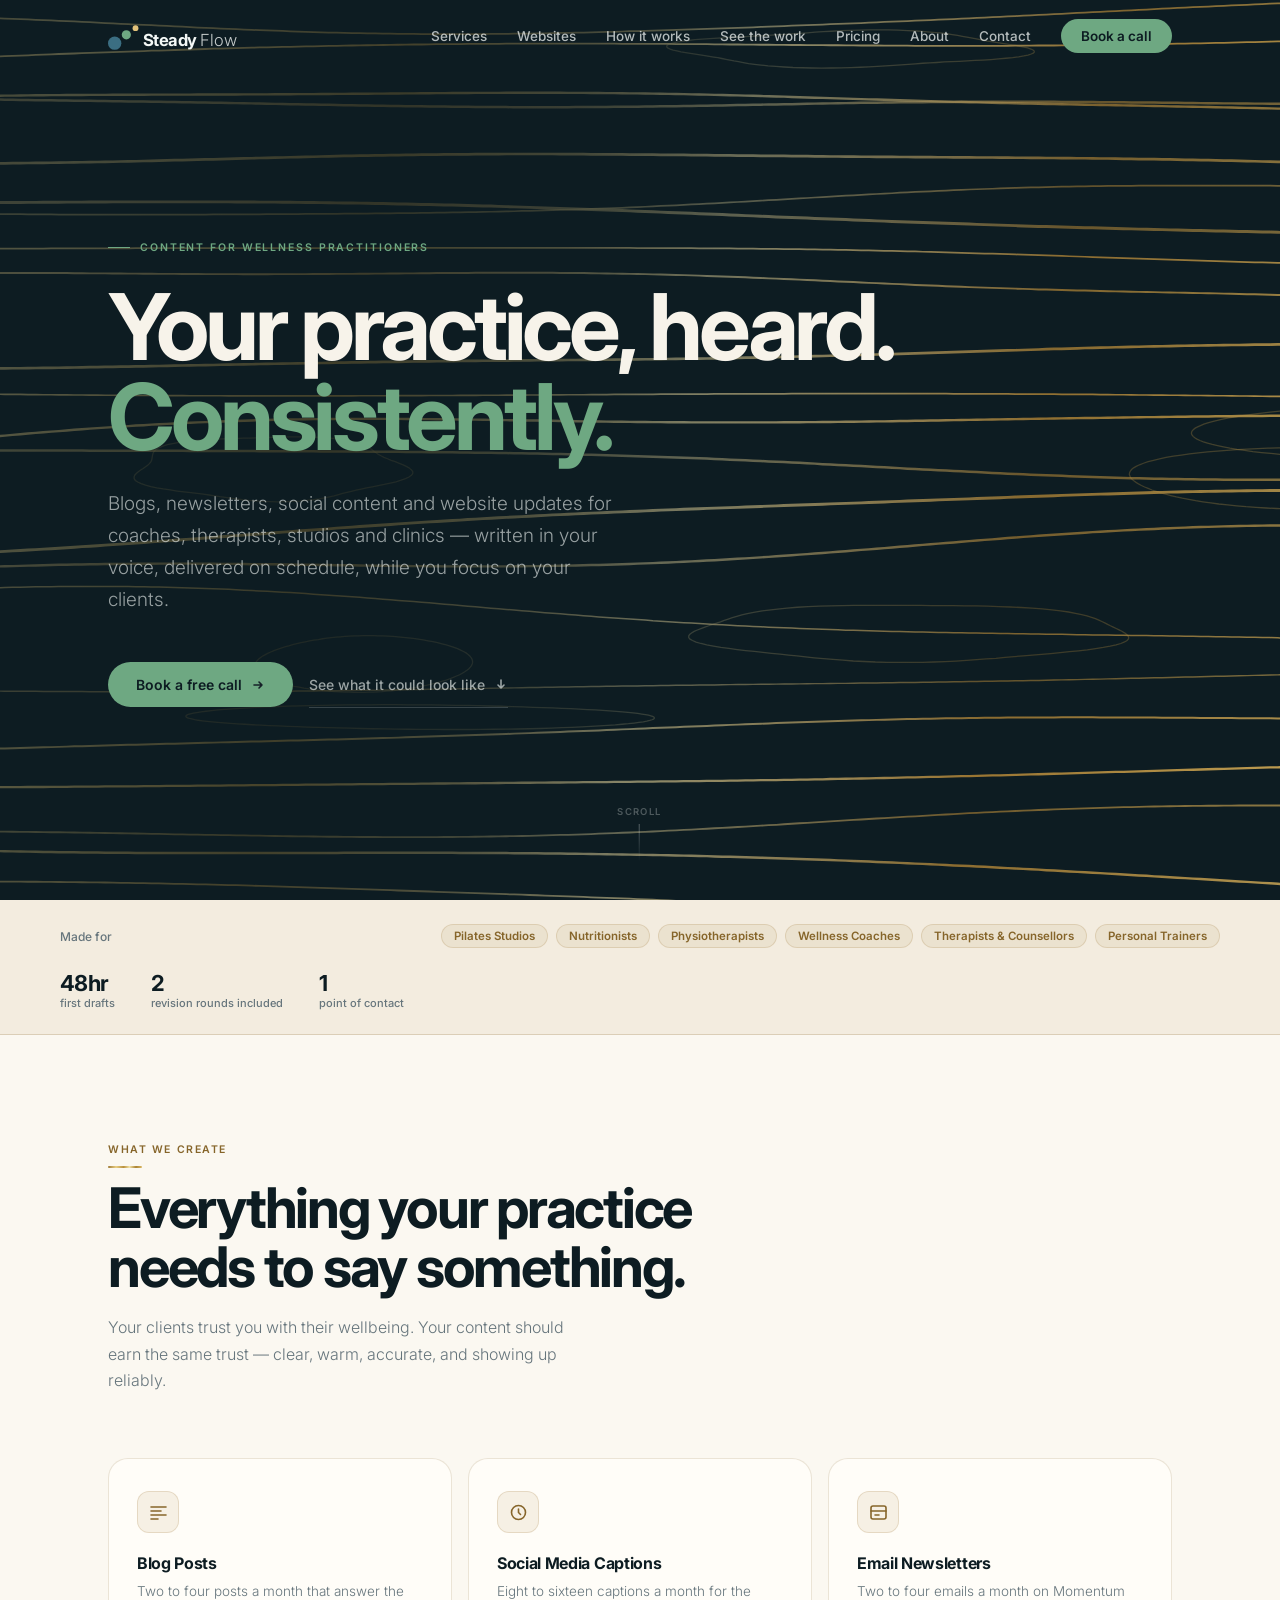
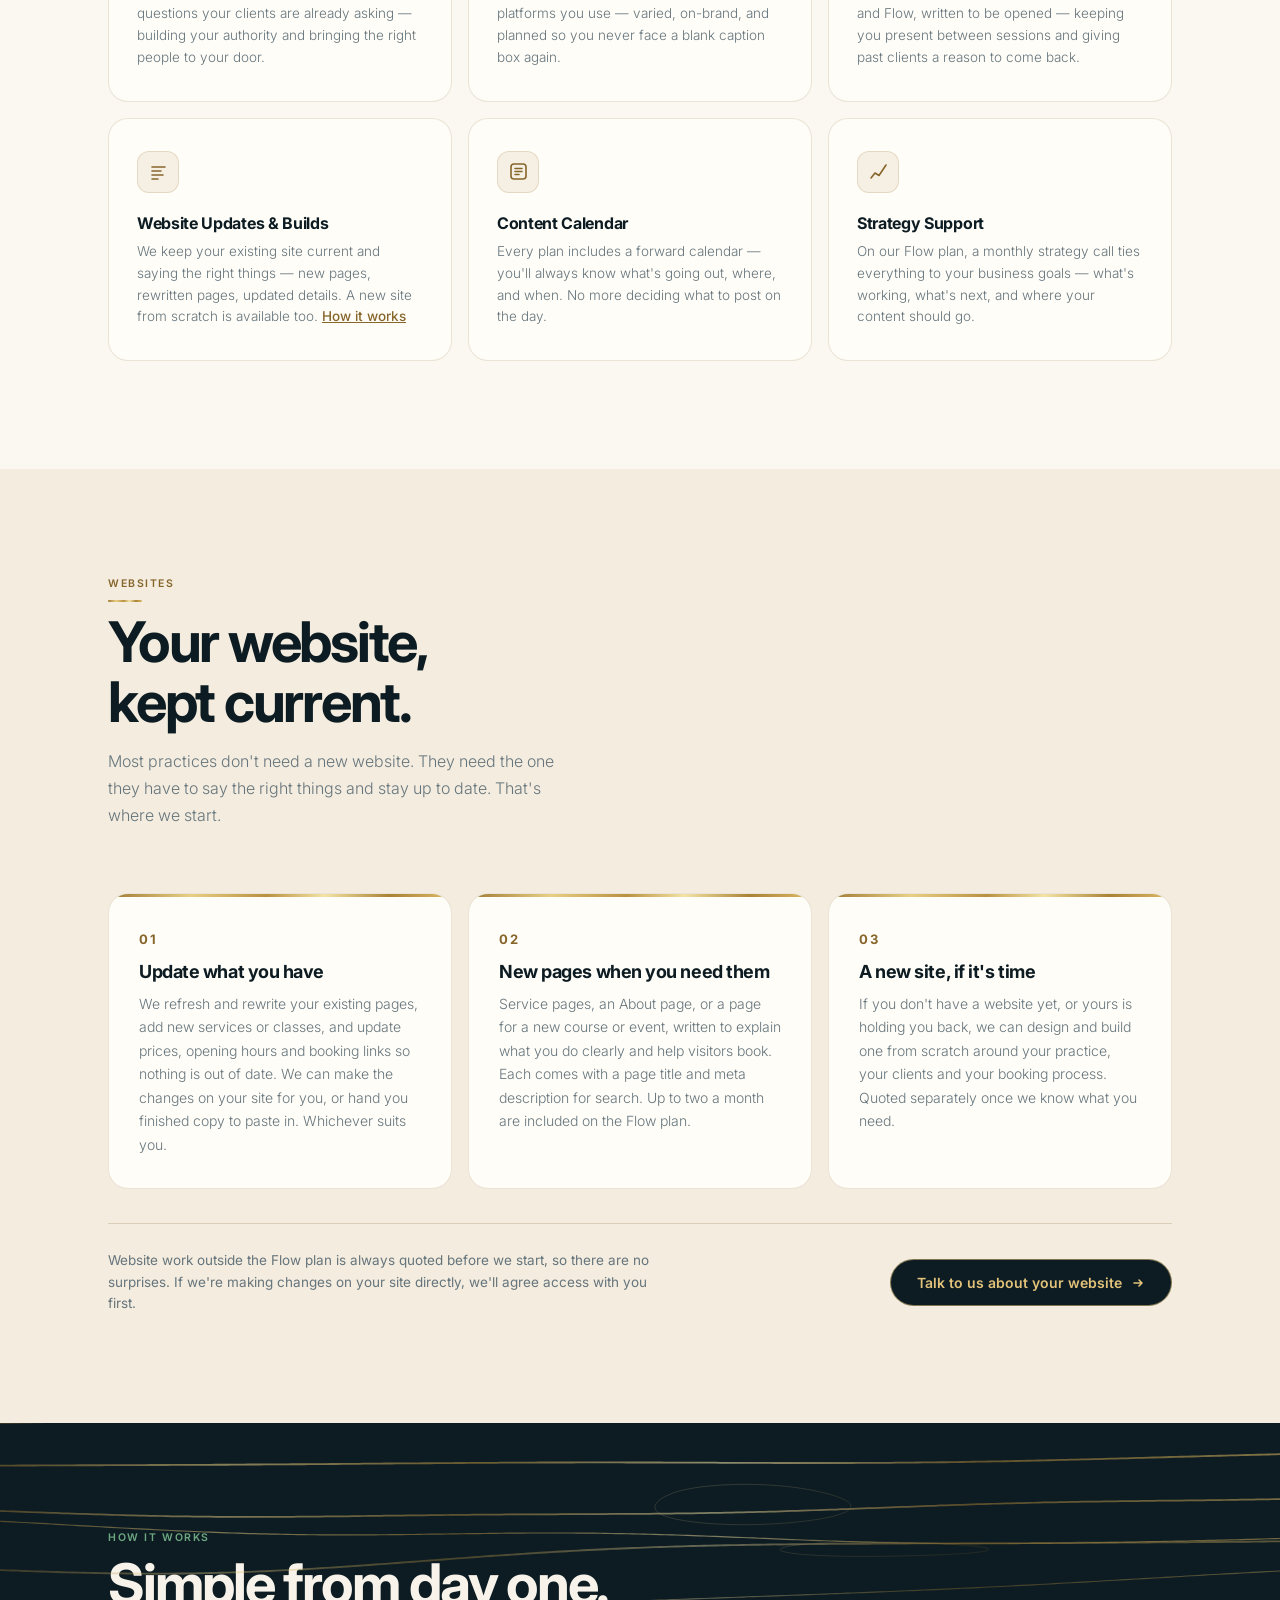
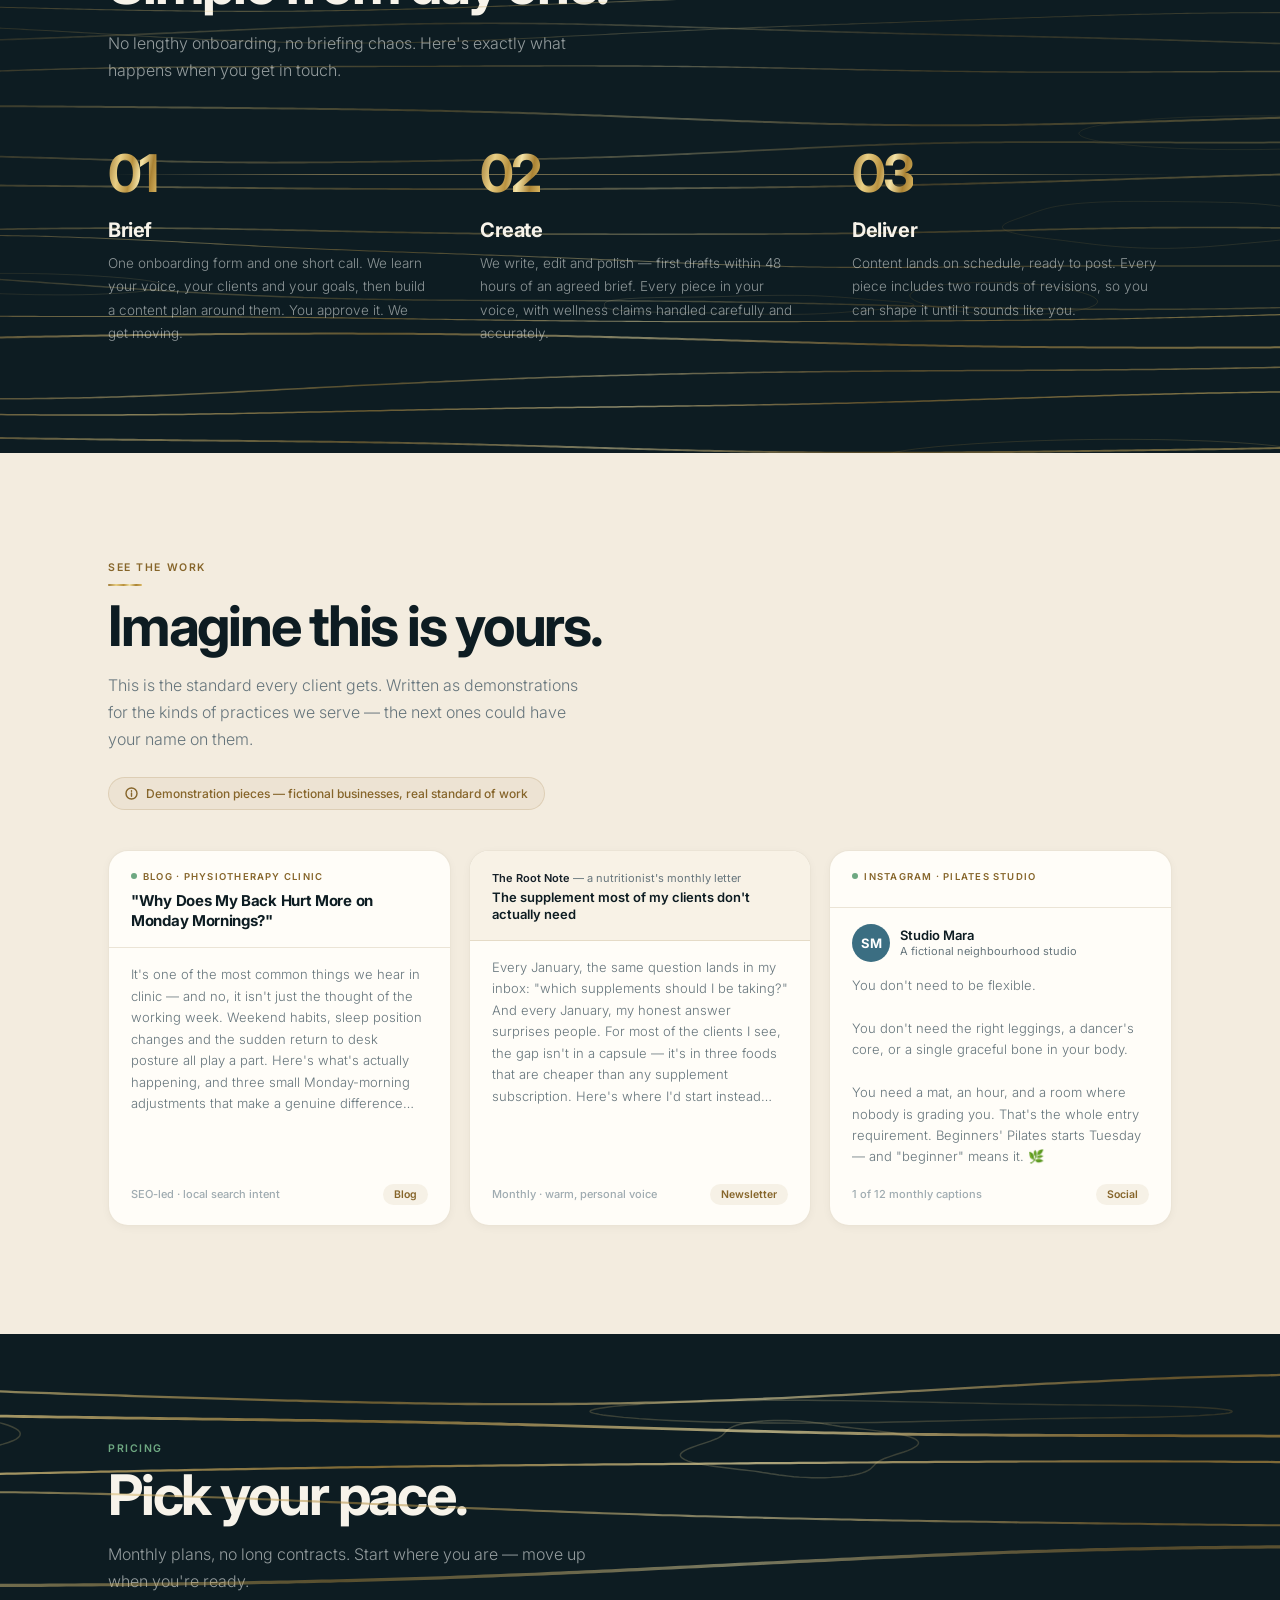
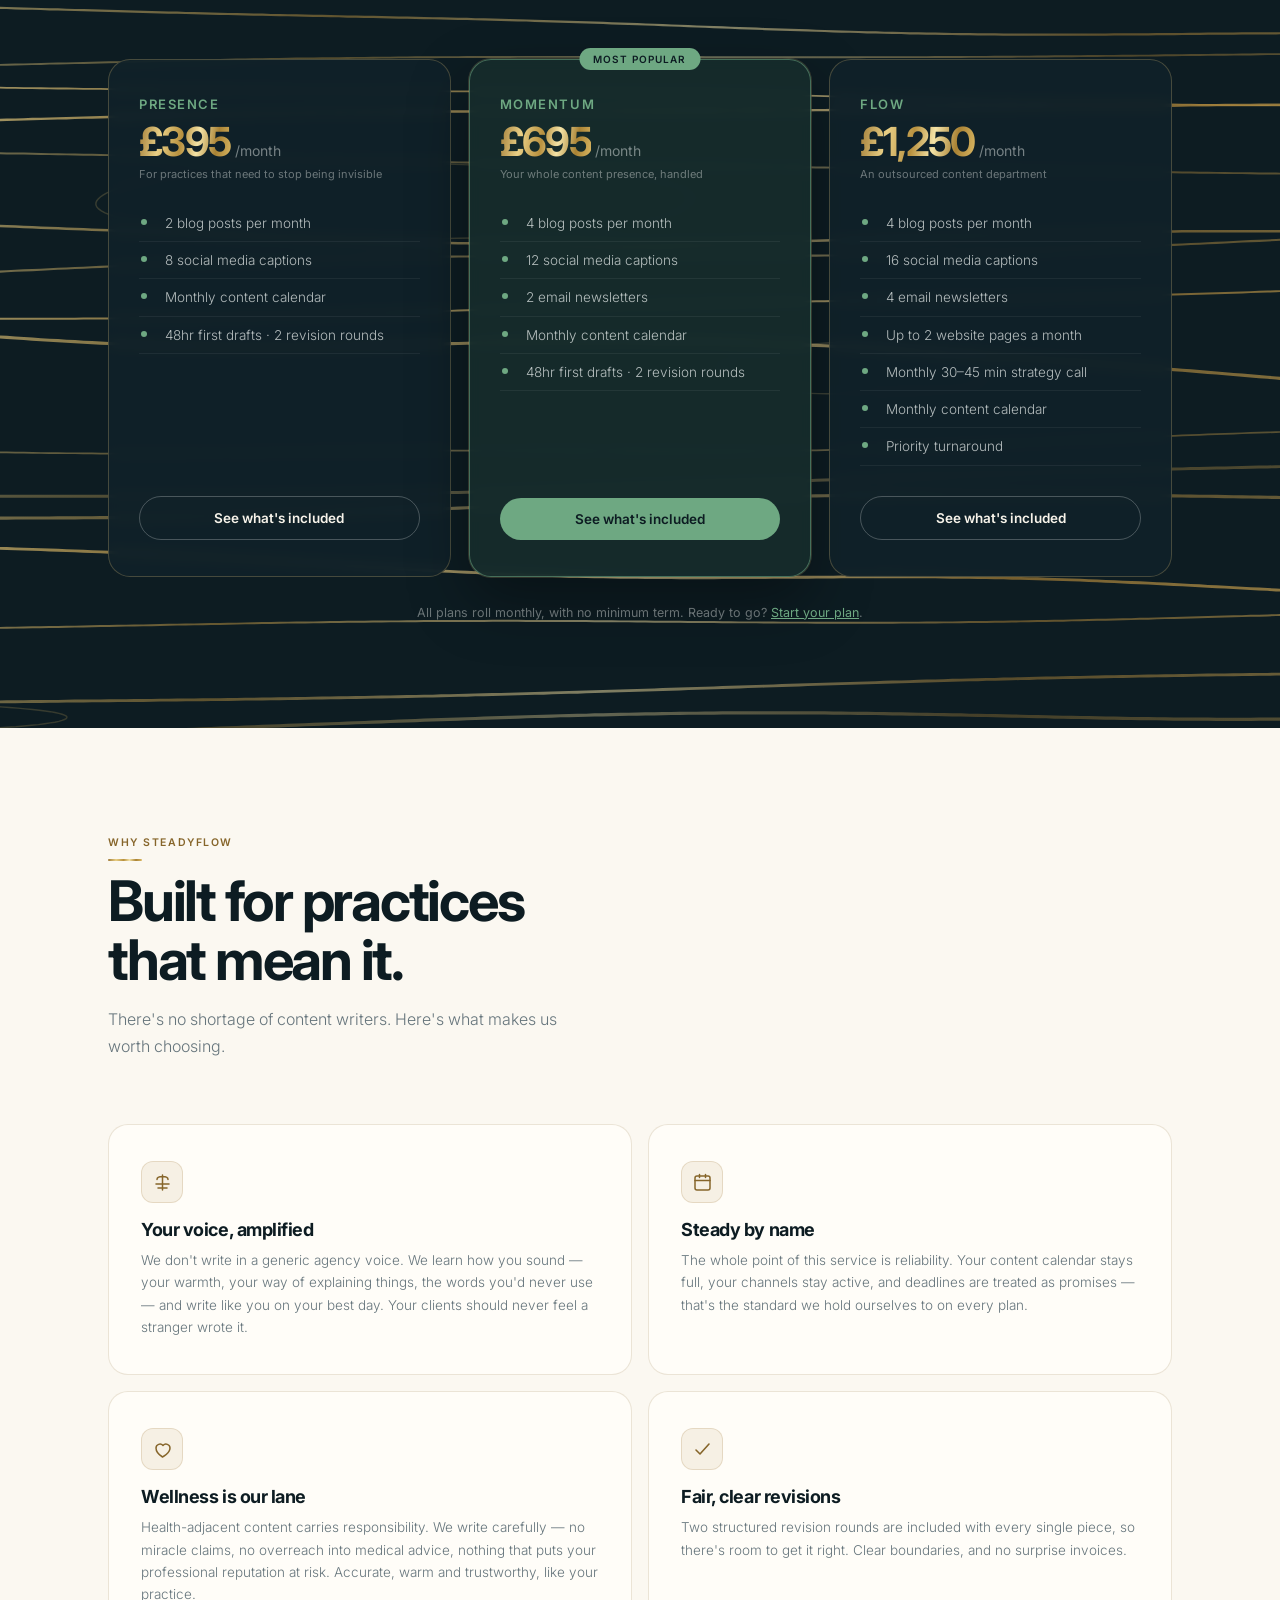
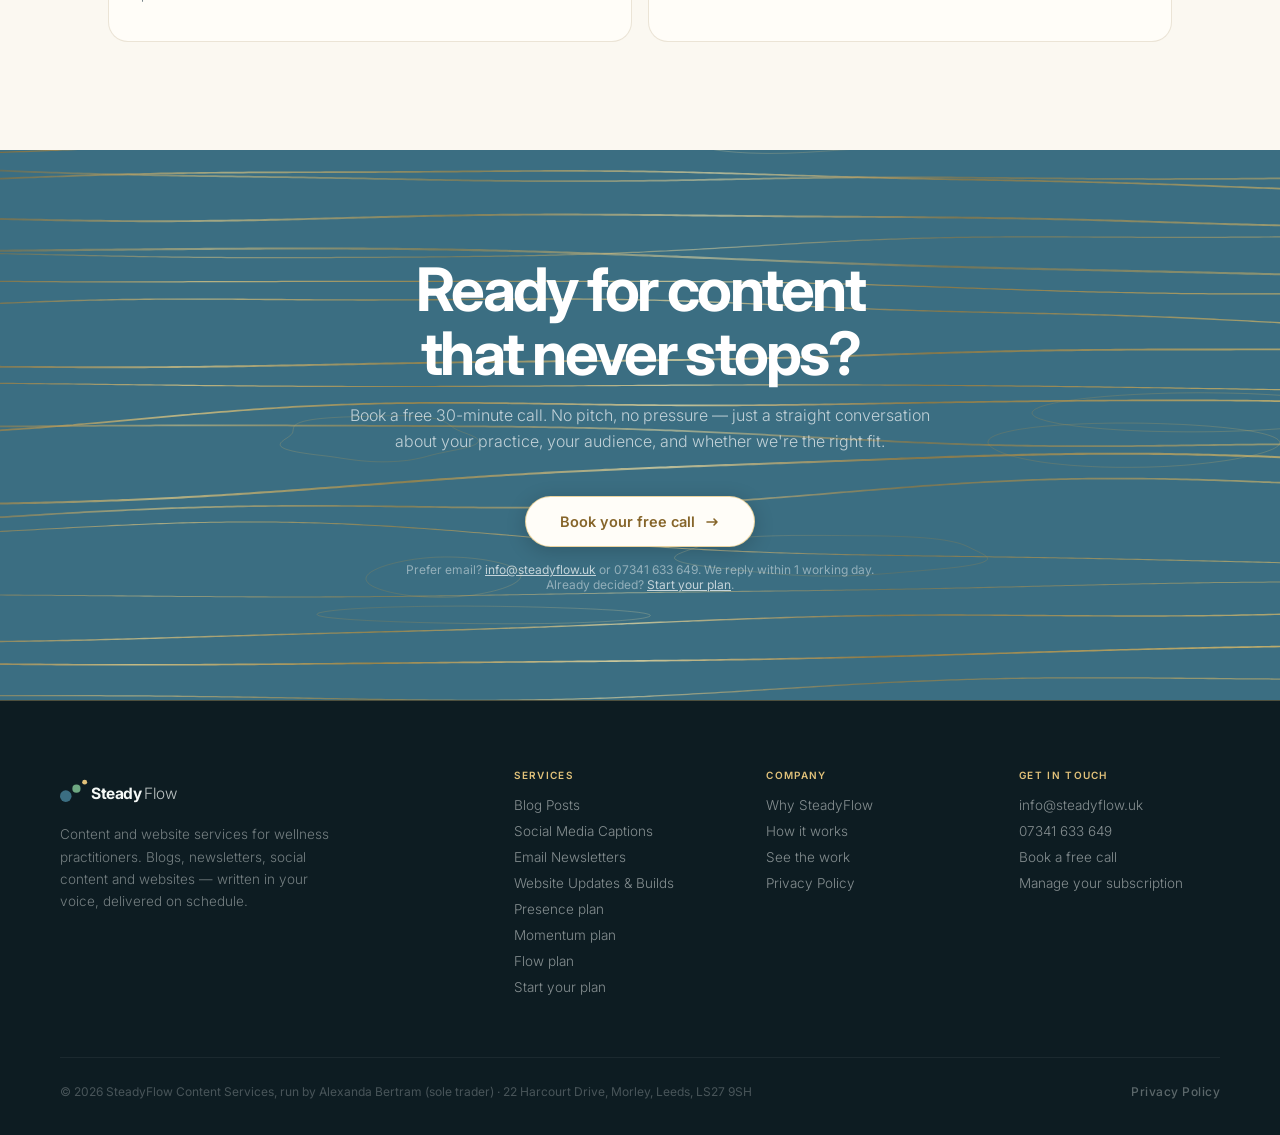
==== commit f127041f: "Wording accuracy pass across all pages; logo for document headers - Booking times no longer mention " ====
--- a/index.html
+++ b/index.html
@@ -539,6 +539,7 @@
           <li>4 email newsletters</li>
           <li>Up to 2 website pages a month</li>
           <li>Monthly 30–45 min strategy call</li>
+          <li>Monthly content calendar</li>
           <li>Priority turnaround</li>
         </ul>
         <a href="flow.html" class="plan-btn btn-plan-ghost">See what's included</a>
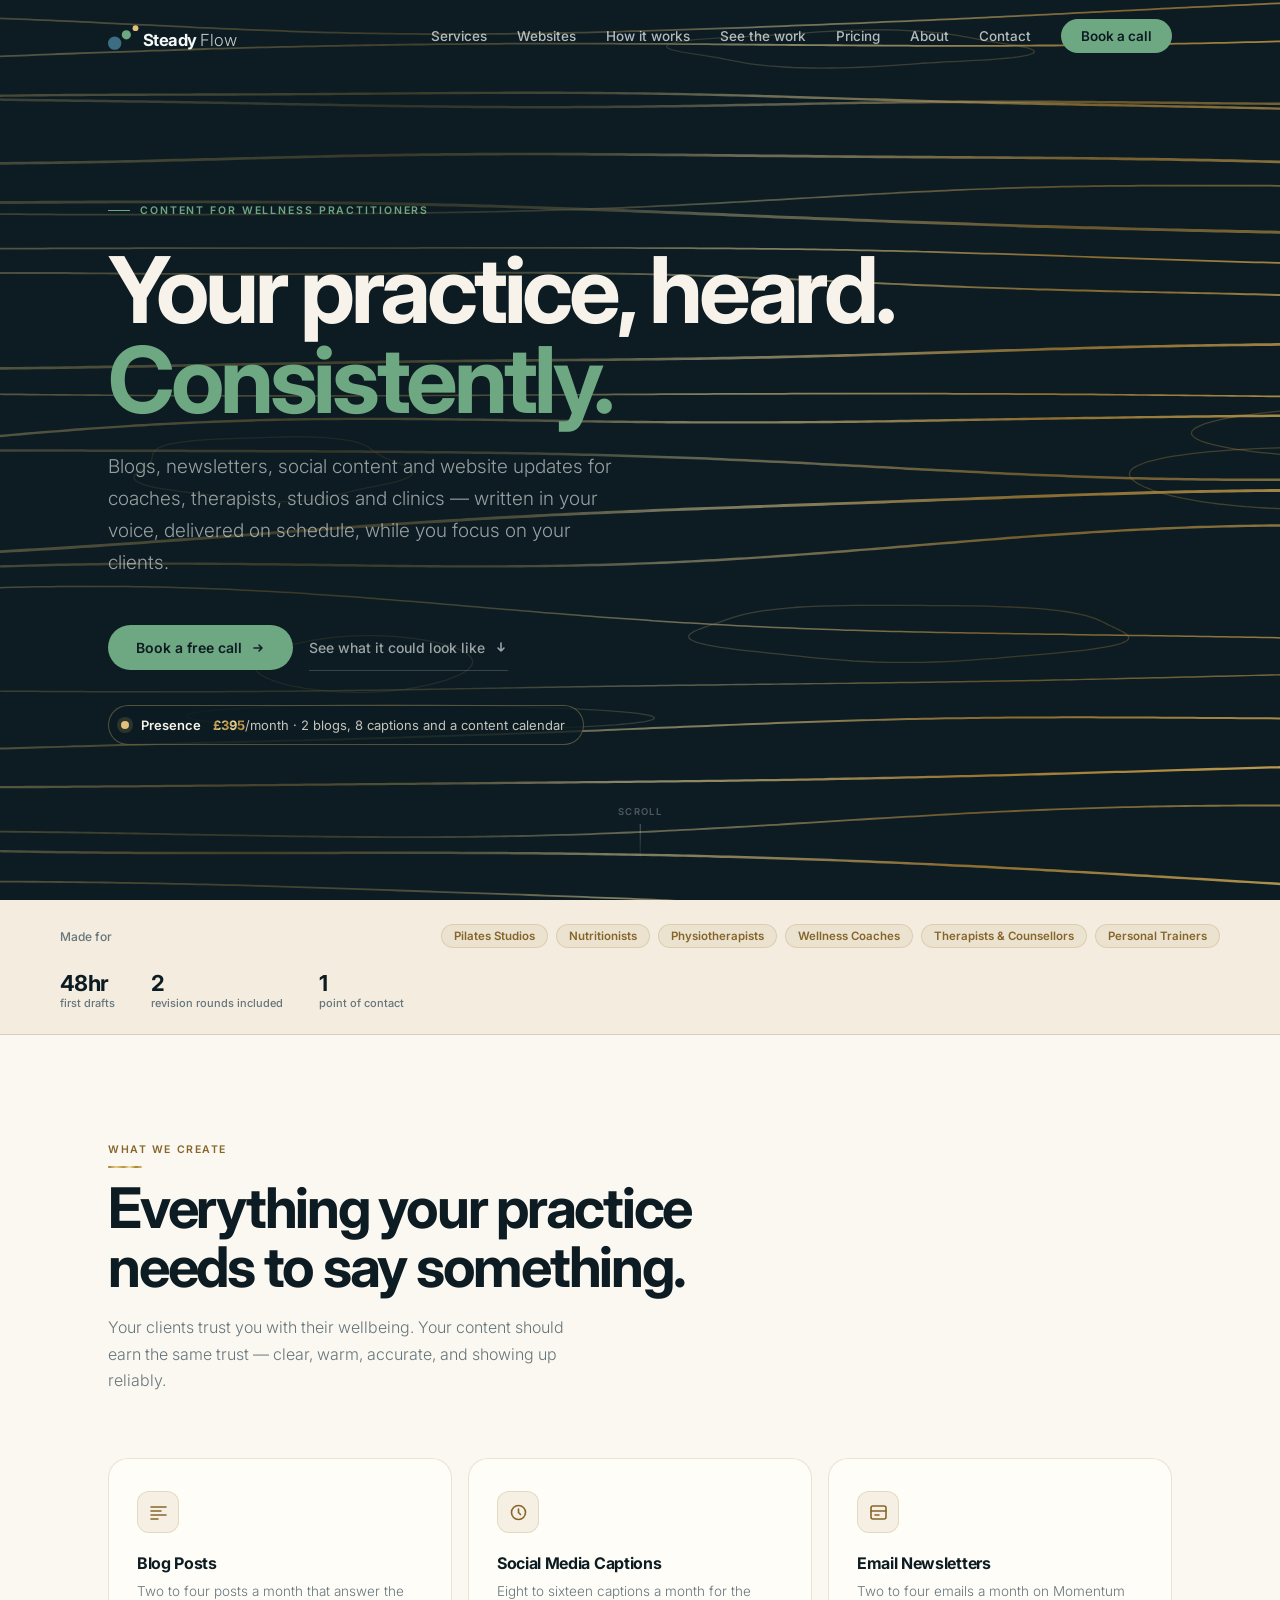
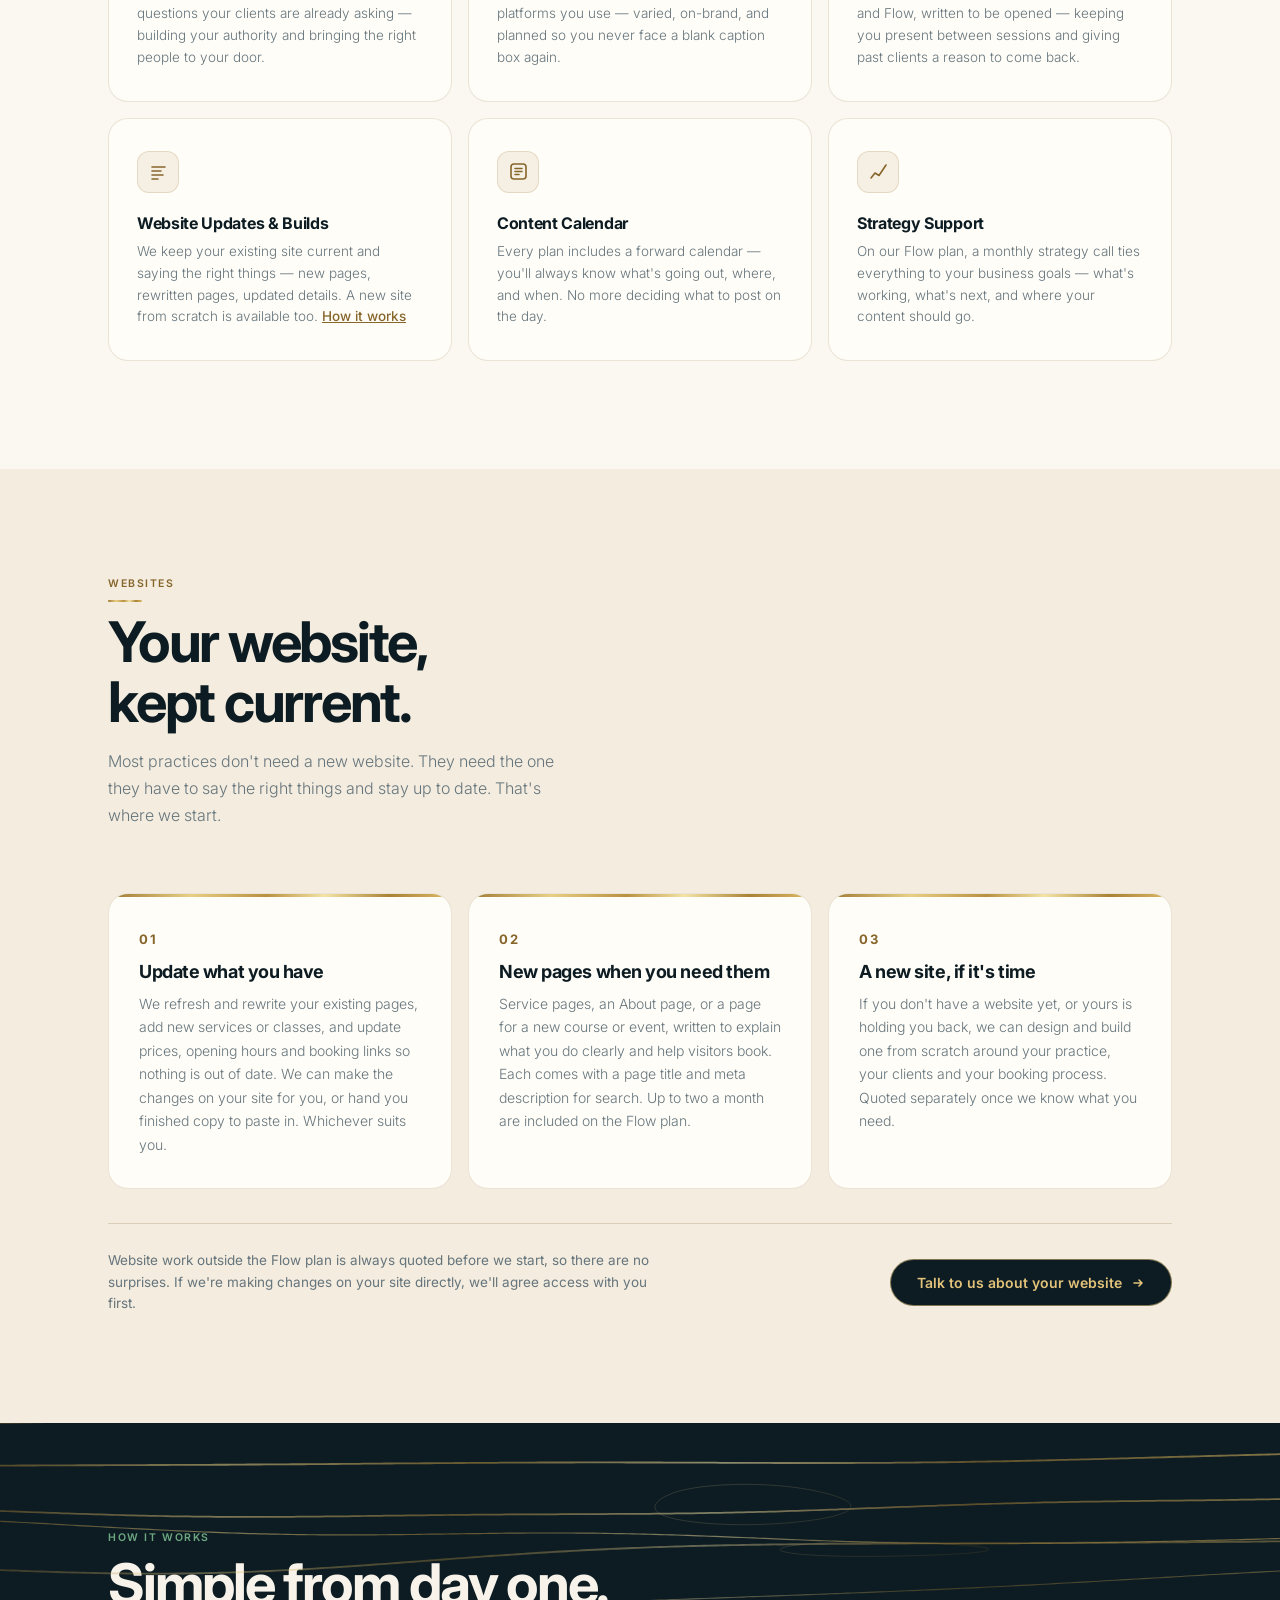
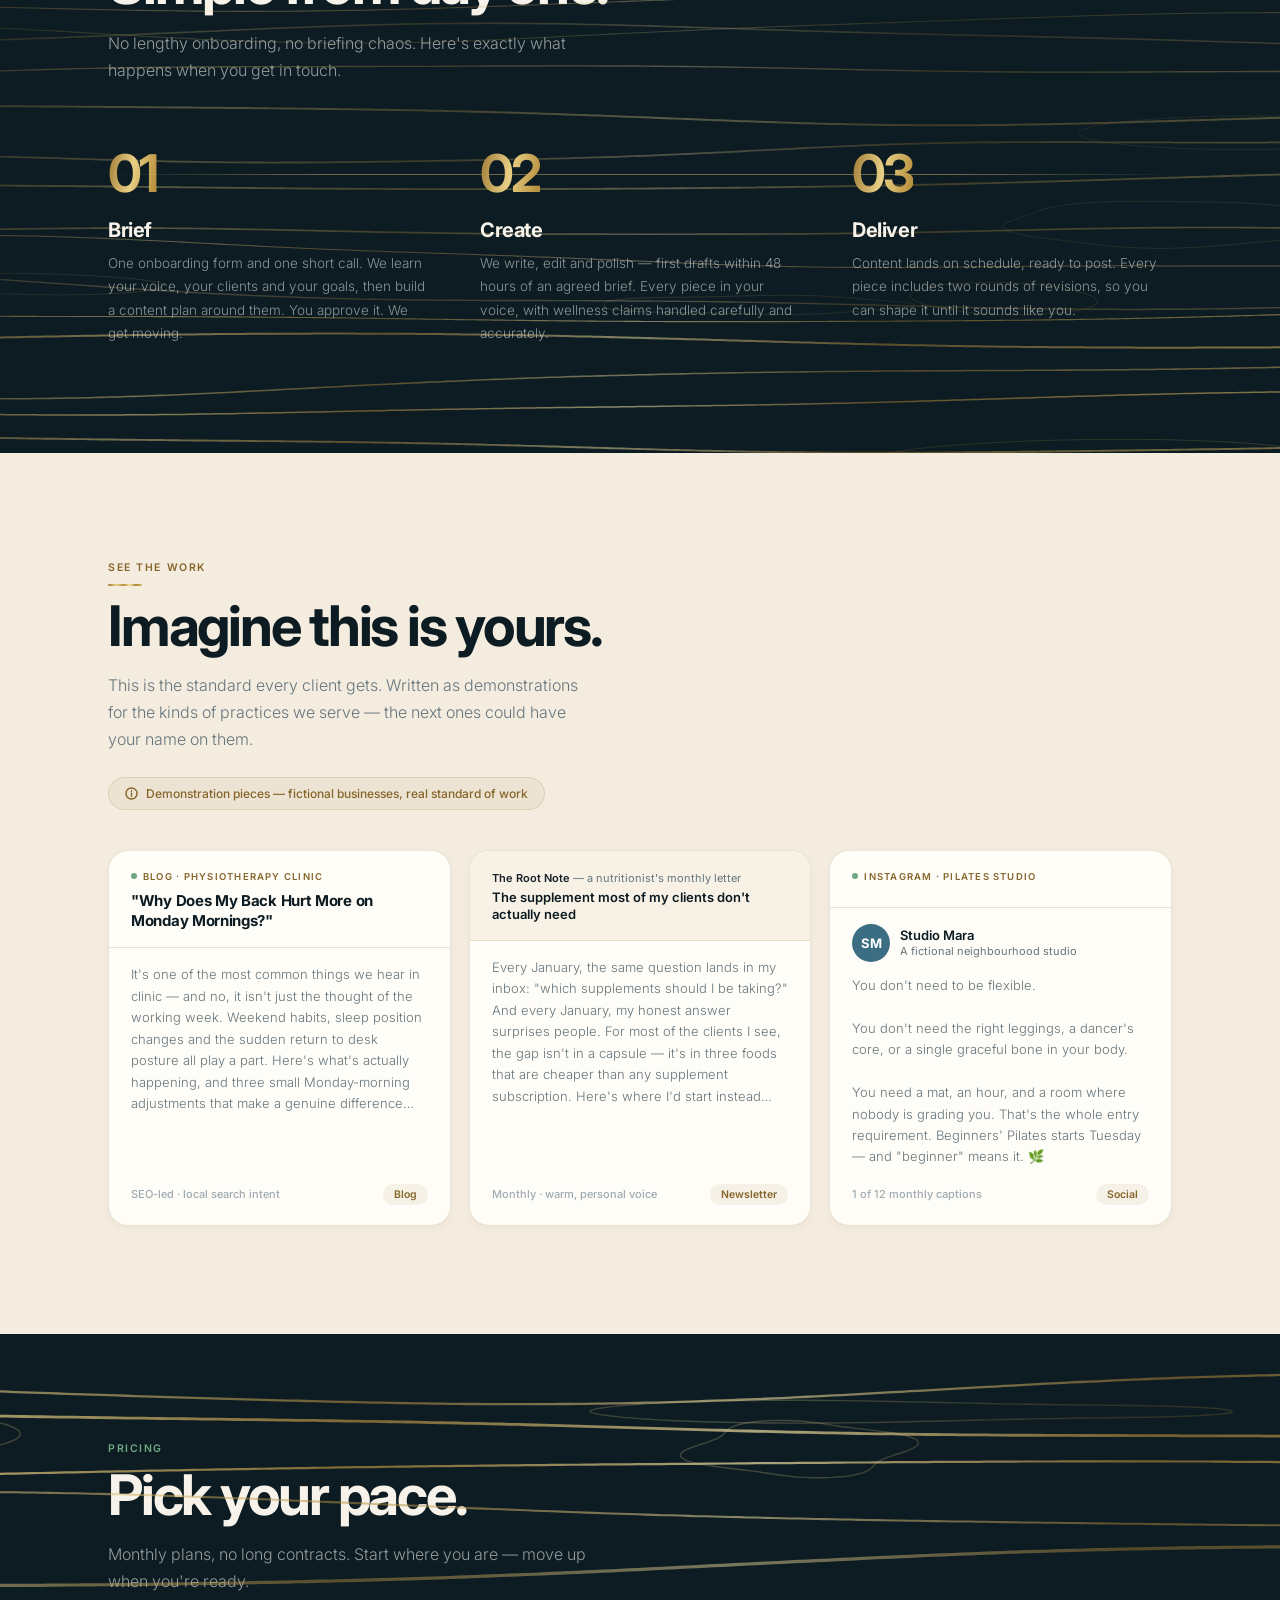
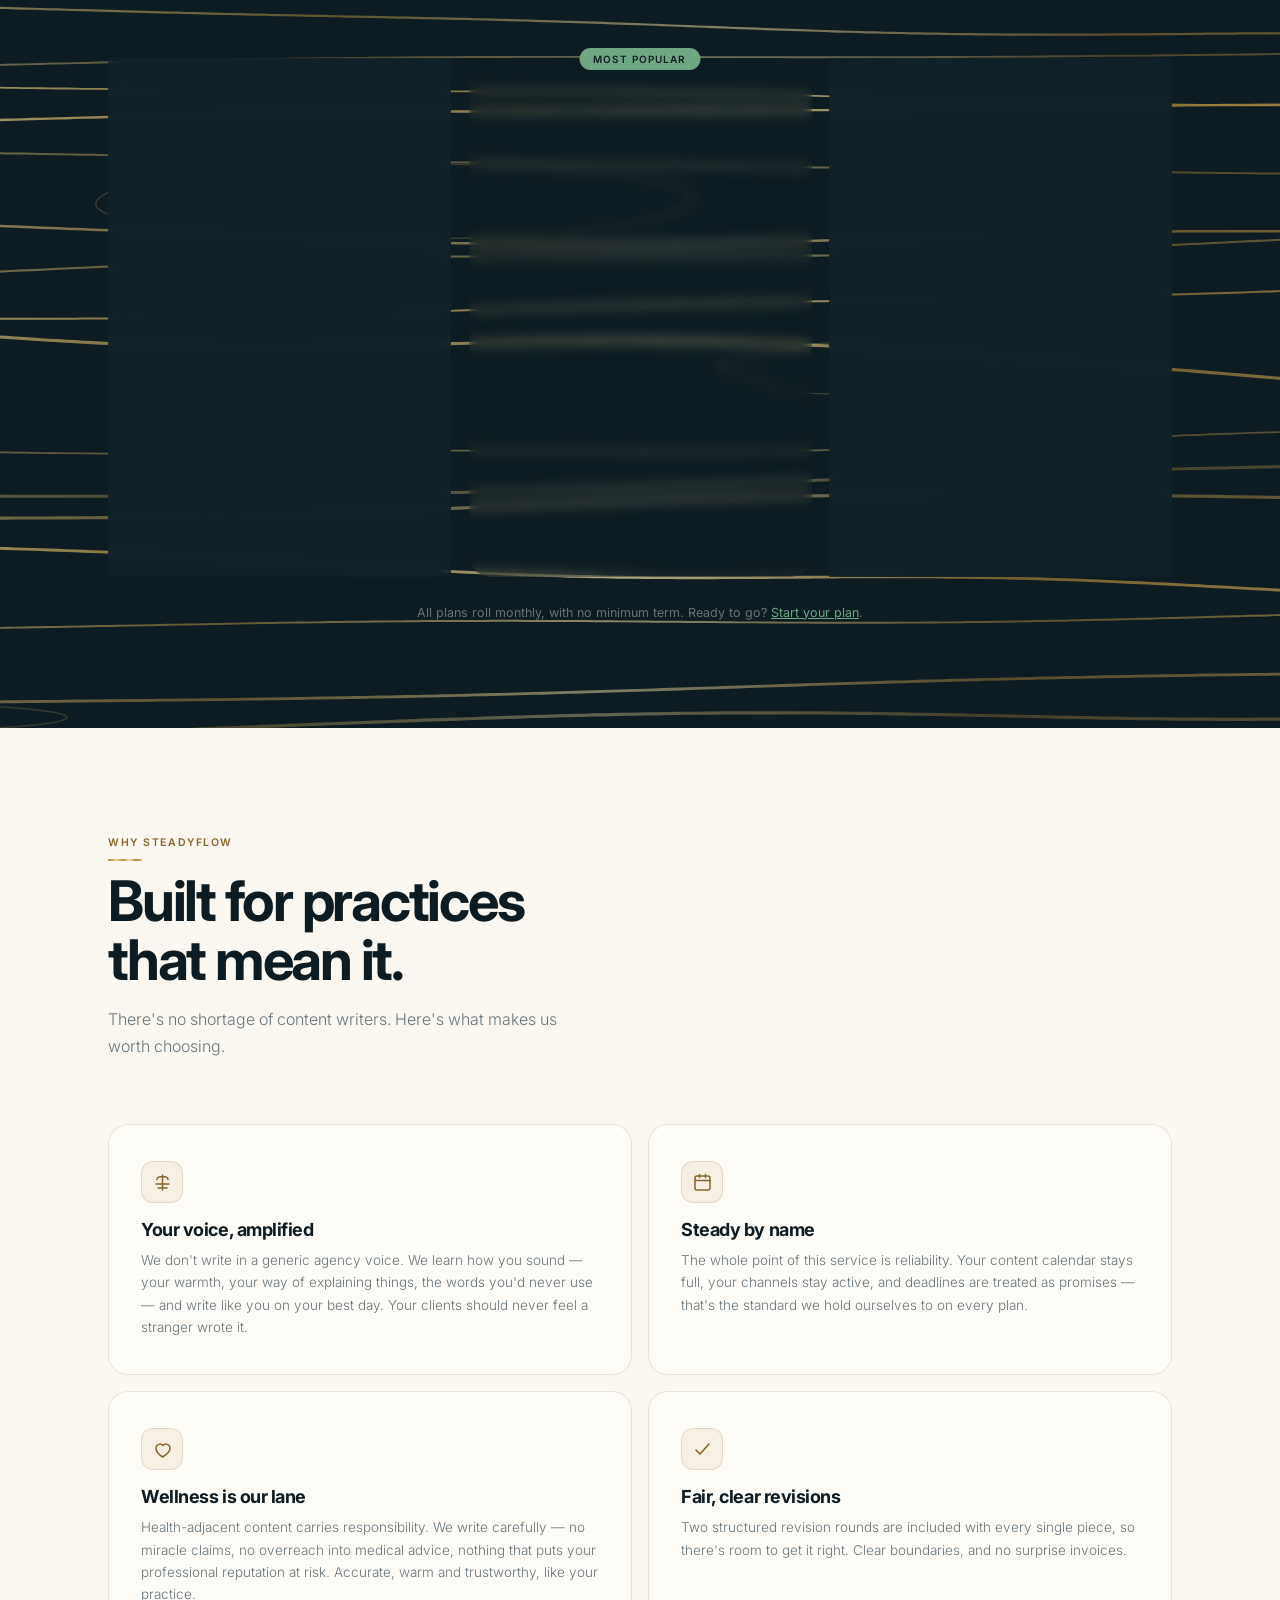
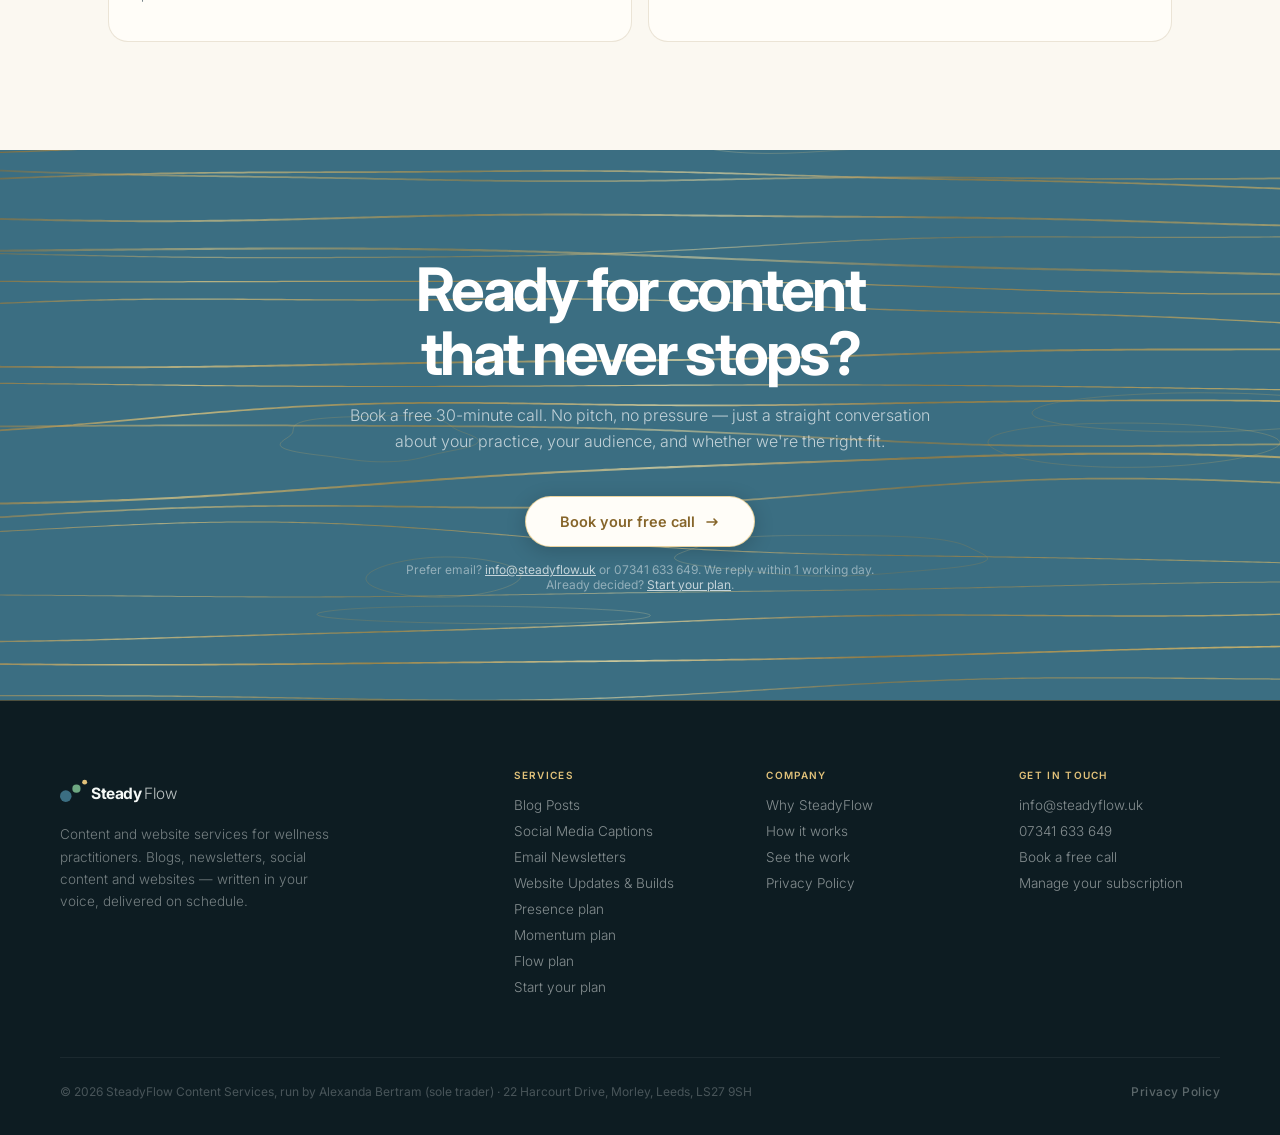
==== commit ce45334c: "Animated hero: rotating headline line, plan carousel, gold shimmer on figures - Second headline line" ====
--- a/index.html
+++ b/index.html
@@ -52,7 +52,7 @@
 .r { opacity:0; transform:translateY(30px); transition:opacity .7s ease, transform .7s ease; }
 .r.in { opacity:1; transform:none; }
 .r.d1{transition-delay:.08s}.r.d2{transition-delay:.16s}.r.d3{transition-delay:.24s}.r.d4{transition-delay:.32s}
-@media(prefers-reduced-motion:reduce){ .r{opacity:1;transform:none;transition:none} .topo--drift{animation:none} }
+@media(prefers-reduced-motion:reduce){ .r{opacity:1;transform:none;transition:none} .topo--drift{animation:none} .rot > *{transition:none;filter:none} .r.in .shine{animation:none} }
 
 /* NAV */
 #nav { position:fixed; top:0; left:0; right:0; z-index:200; transition:background .35s, box-shadow .35s; }
@@ -71,6 +71,24 @@
 .hero-tag::before { content:''; width:22px; height:1px; background:var(--accent); }
 .hero-h1 { font-size:clamp(48px,8vw,92px); font-weight:700; letter-spacing:-.045em; line-height:.98; color:var(--light); margin-bottom:26px; opacity:0; animation:fadeUp .7s ease .4s both; max-width:860px; }
 .hero-h1 span { color:var(--accent); }
+/* Rotating lines: every phrase sits in the same grid cell, so the layout never jumps */
+.rot { display:inline-grid; vertical-align:top; }
+.rot > * { grid-area:1/1; opacity:0; transform:translateY(.28em); filter:blur(6px); transition:opacity .9s cubic-bezier(.2,.7,.2,1), transform .9s cubic-bezier(.2,.7,.2,1), filter .9s ease; pointer-events:none; }
+.rot > .on { opacity:1; transform:none; filter:none; pointer-events:auto; }
+.rot > .off { opacity:0; transform:translateY(-.22em); filter:blur(6px); }
+.sr-only { position:absolute; width:1px; height:1px; overflow:hidden; clip:rect(0 0 0 0); white-space:nowrap; }
+/* Plan carousel under the hero buttons */
+.hero-plans { margin-top:34px; opacity:0; animation:fadeUp .7s ease 1.1s both; }
+.hero-plans .rot { display:grid; grid-template-columns:minmax(0,1fr); }
+.plan-pill { display:inline-flex; align-items:center; gap:12px; width:max-content; max-width:100%; padding:10px 18px 10px 12px; border-radius:22px; line-height:1.4; text-decoration:none; background:rgba(13,28,34,.72); border:1px solid rgba(226,194,122,.32); -webkit-backdrop-filter:blur(8px); backdrop-filter:blur(8px); font-size:13px; color:rgba(247,243,234,.78); }
+.plan-pill b { font-weight:600; color:var(--light); }
+.plan-pill i { font-style:normal; font-weight:700; background:var(--bullion); -webkit-background-clip:text; background-clip:text; color:transparent; }
+.plan-pill .gem { width:8px; height:8px; border-radius:50%; background:var(--gold); box-shadow:0 0 0 4px rgba(226,194,122,.15); flex-shrink:0; }
+.plan-pill:hover { border-color:rgba(226,194,122,.65); color:var(--light); }
+/* A slow light passing over the gold figures as they come into view */
+@keyframes goldSweep { from { background-position:100% 0; } to { background-position:0 0; } }
+.shine { background-size:220% 100% !important; background-position:100% 0; }
+.r.in .shine, .r.in.shine { animation:goldSweep 2.6s cubic-bezier(.3,.6,.2,1) .25s both; }
 .hero-p { font-size:clamp(16px,1.8vw,19px); font-weight:300; color:rgba(244,248,246,.60); line-height:1.68; max-width:520px; margin-bottom:46px; opacity:0; animation:fadeUp .7s ease .65s both; }
 .hero-btns { display:flex; gap:16px; align-items:center; flex-wrap:wrap; opacity:0; animation:fadeUp .7s ease .88s both; }
 .btn-sage { display:inline-flex; align-items:center; gap:9px; background:var(--accent); color:var(--dark); font-size:14px; font-weight:600; padding:14px 28px; border-radius:100px; text-decoration:none; transition:background .18s, transform .18s, box-shadow .18s; }
@@ -237,6 +255,9 @@
   .foot-bottom { flex-direction:column; align-items:flex-start; }
   .nav-links { gap:18px; }
   .nav-links li:not(:last-child) { display:none; }
+  .scroll-cue { display:none; }
+  .plan-pill { font-size:12.5px; align-items:flex-start; }
+  .plan-pill .gem { margin-top:5px; }
 }
 </style>
 <script type="application/ld+json">
@@ -289,7 +310,12 @@
   <svg class="topo topo--drift topo--soft-left" id="topo-hero" xmlns="http://www.w3.org/2000/svg" preserveAspectRatio="xMidYMid slice"></svg>
   <div class="hero-body">
     <p class="hero-tag">Content for Wellness Practitioners</p>
-    <h1 class="hero-h1">Your practice, heard.<br><span>Consistently.</span></h1>
+    <h1 class="hero-h1">Your practice, heard.<br><span class="sr-only">Consistently.</span><span class="rot" data-rotate="3600" aria-hidden="true">
+      <span class="on">Consistently.</span>
+      <span>In your voice.</span>
+      <span>Every month.</span>
+      <span>Done properly.</span>
+    </span></h1>
     <p class="hero-p">Blogs, newsletters, social content and website updates for coaches, therapists, studios and clinics — written in your voice, delivered on schedule, while you focus on your clients.</p>
     <div class="hero-btns">
       <a href="#cta" class="btn-sage" data-link="booking">
@@ -301,6 +327,14 @@
         <svg width="14" height="14" viewBox="0 0 14 14" fill="none"><path d="M7 3v8M4 8l3 3 3-3" stroke="currentColor" stroke-width="1.6" stroke-linecap="round" stroke-linejoin="round"/></svg>
       </a>
     </div>
+    <div class="hero-plans" aria-label="Plans at a glance">
+      <div class="rot" data-rotate="4200" data-offset="1800">
+        <a class="plan-pill on" href="presence.html"><span class="gem"></span><b>Presence</b><span><i>£395</i>/month · 2 blogs, 8 captions and a content calendar</span></a>
+        <a class="plan-pill" href="momentum.html"><span class="gem"></span><b>Momentum</b><span><i>£695</i>/month · adds email newsletters · most popular</span></a>
+        <a class="plan-pill" href="flow.html"><span class="gem"></span><b>Flow</b><span><i>£1,250</i>/month · website pages and a monthly strategy call</span></a>
+        <a class="plan-pill" href="#websites"><span class="gem"></span><b>Websites</b><span>Updates to the site you have, or a new one built</span></a>
+      </div>
+    </div>
   </div>
   <div class="scroll-cue"><span>Scroll</span><div class="scroll-line"></div></div>
 </section>
@@ -408,17 +442,17 @@
     </div>
     <div class="process-grid">
       <div class="r d1">
-        <div class="step-n">01</div>
+        <div class="step-n shine">01</div>
         <h3 class="step-t">Brief</h3>
         <p class="step-d">One onboarding form and one short call. We learn your voice, your clients and your goals, then build a content plan around them. You approve it. We get moving.</p>
       </div>
       <div class="r d2">
-        <div class="step-n">02</div>
+        <div class="step-n shine">02</div>
         <h3 class="step-t">Create</h3>
         <p class="step-d">We write, edit and polish — first drafts within 48 hours of an agreed brief. Every piece in your voice, with wellness claims handled carefully and accurately.</p>
       </div>
       <div class="r d3">
-        <div class="step-n">03</div>
+        <div class="step-n shine">03</div>
         <h3 class="step-t">Deliver</h3>
         <p class="step-d">Content lands on schedule, ready to post. Every piece includes two rounds of revisions, so you can shape it until it sounds like you.</p>
       </div>
@@ -503,7 +537,7 @@
 
       <div class="plan r d1">
         <div class="plan-name">Presence</div>
-        <div class="plan-price"><b>£395</b><small> /month</small></div>
+        <div class="plan-price"><b class="shine">£395</b><small> /month</small></div>
         <div class="plan-from">For practices that need to stop being invisible</div>
         <ul class="plan-list">
           <li>2 blog posts per month</li>
@@ -517,7 +551,7 @@
       <div class="plan plan--hot r d2">
         <div class="plan-flag">Most popular</div>
         <div class="plan-name">Momentum</div>
-        <div class="plan-price"><b>£695</b><small> /month</small></div>
+        <div class="plan-price"><b class="shine">£695</b><small> /month</small></div>
         <div class="plan-from">Your whole content presence, handled</div>
         <ul class="plan-list">
           <li>4 blog posts per month</li>
@@ -531,7 +565,7 @@
 
       <div class="plan r d3">
         <div class="plan-name">Flow</div>
-        <div class="plan-price"><b>£1,250</b><small> /month</small></div>
+        <div class="plan-price"><b class="shine">£1,250</b><small> /month</small></div>
         <div class="plan-from">An outsourced content department</div>
         <ul class="plan-list">
           <li>4 blog posts per month</li>
@@ -718,6 +752,23 @@
     });
   }, { threshold: 0.10 });
   document.querySelectorAll('.r').forEach(function (el) { io.observe(el); });
+
+  // Rotating lines (hero headline and plan carousel)
+  var still = window.matchMedia && window.matchMedia('(prefers-reduced-motion: reduce)').matches;
+  document.querySelectorAll('[data-rotate]').forEach(function (box) {
+    var items = Array.prototype.slice.call(box.children), i = 0;
+    if (still || items.length < 2) return;
+    items.forEach(function (el, n) { if (n) { el.setAttribute('tabindex', '-1'); } });
+    function next() {
+      if (document.hidden) return;
+      var cur = items[i]; i = (i + 1) % items.length; var nxt = items[i];
+      cur.classList.remove('on'); cur.classList.add('off'); cur.setAttribute('tabindex', '-1');
+      nxt.classList.remove('off'); nxt.classList.add('on'); nxt.removeAttribute('tabindex');
+      setTimeout(function () { cur.classList.remove('off'); }, 900);
+    }
+    var every = parseInt(box.getAttribute('data-rotate'), 10) || 3600;
+    setTimeout(function () { setInterval(next, every); }, parseInt(box.getAttribute('data-offset') || '0', 10) + 1200);
+  });
   function init() {
     buildTopo(document.getElementById('topo-hero'),    'gold', .95, 9173);
     buildTopo(document.getElementById('topo-process'), 'gold', .62, 4821);
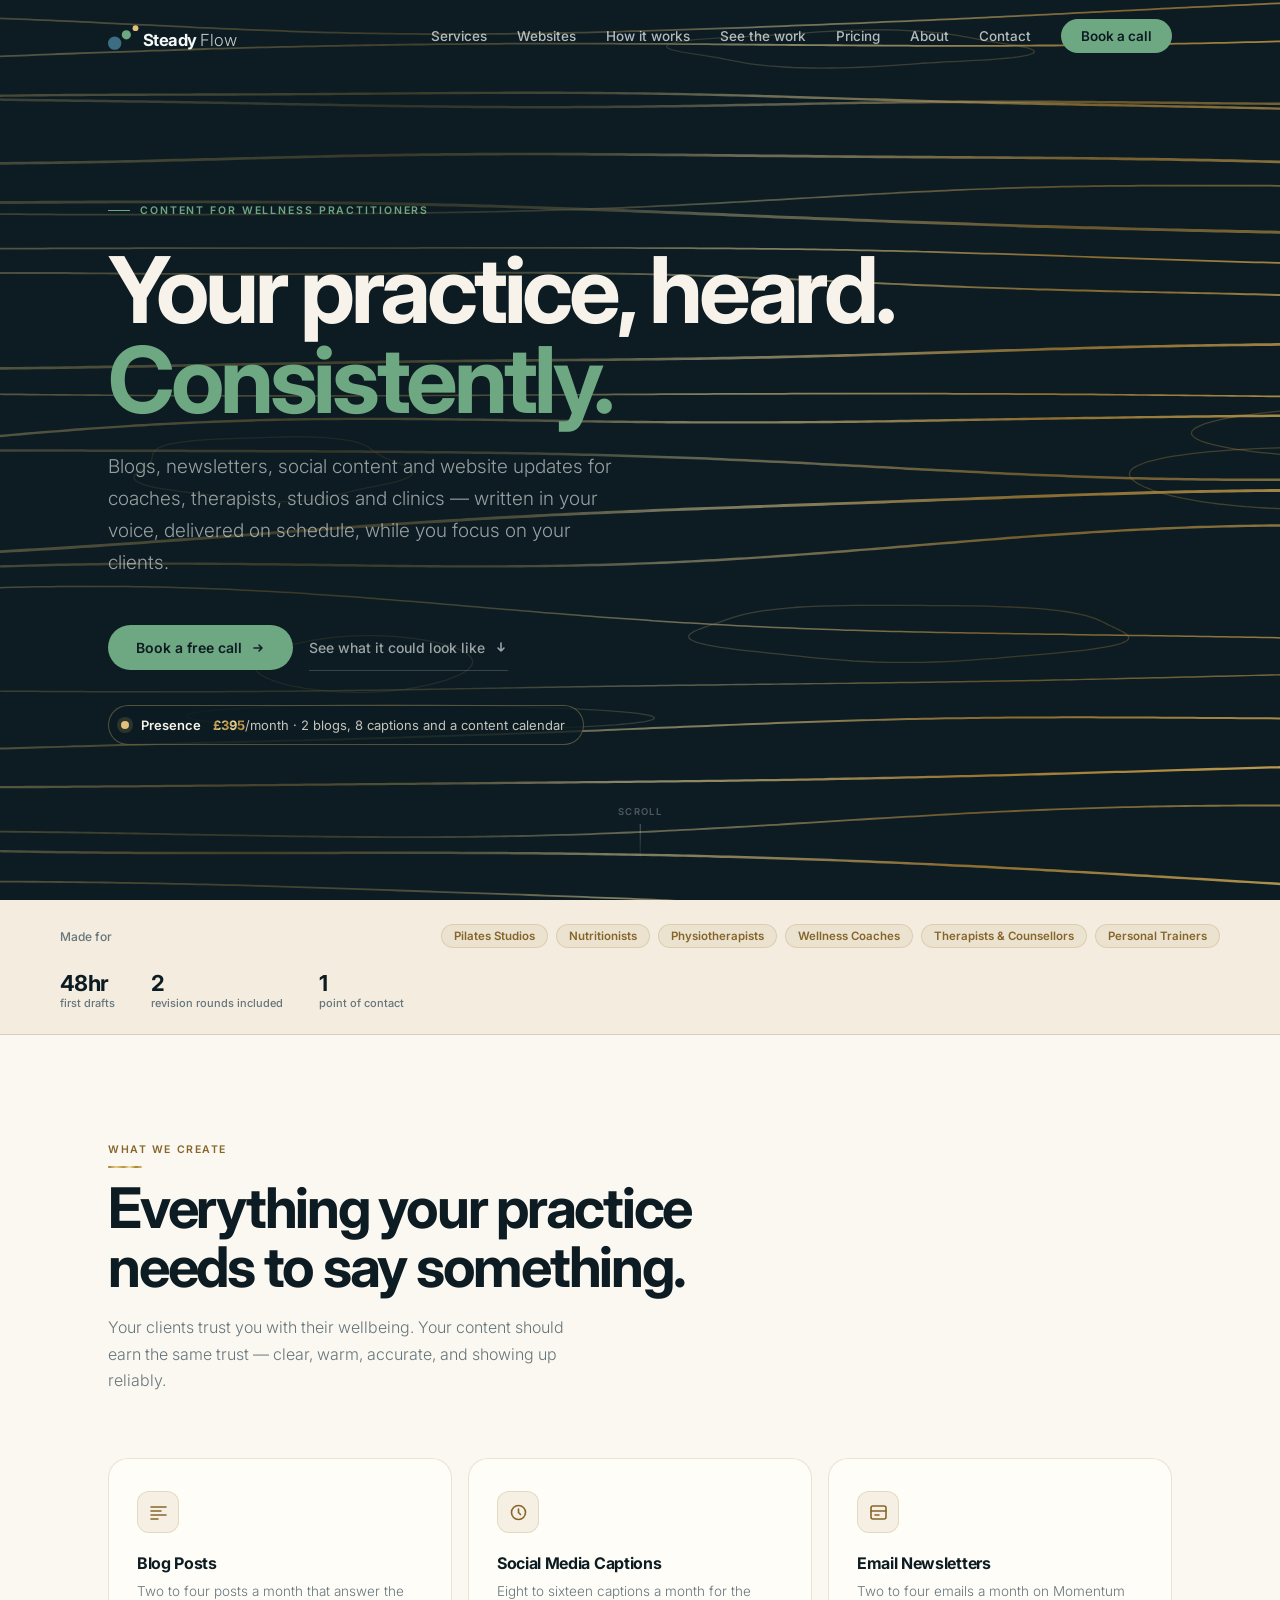
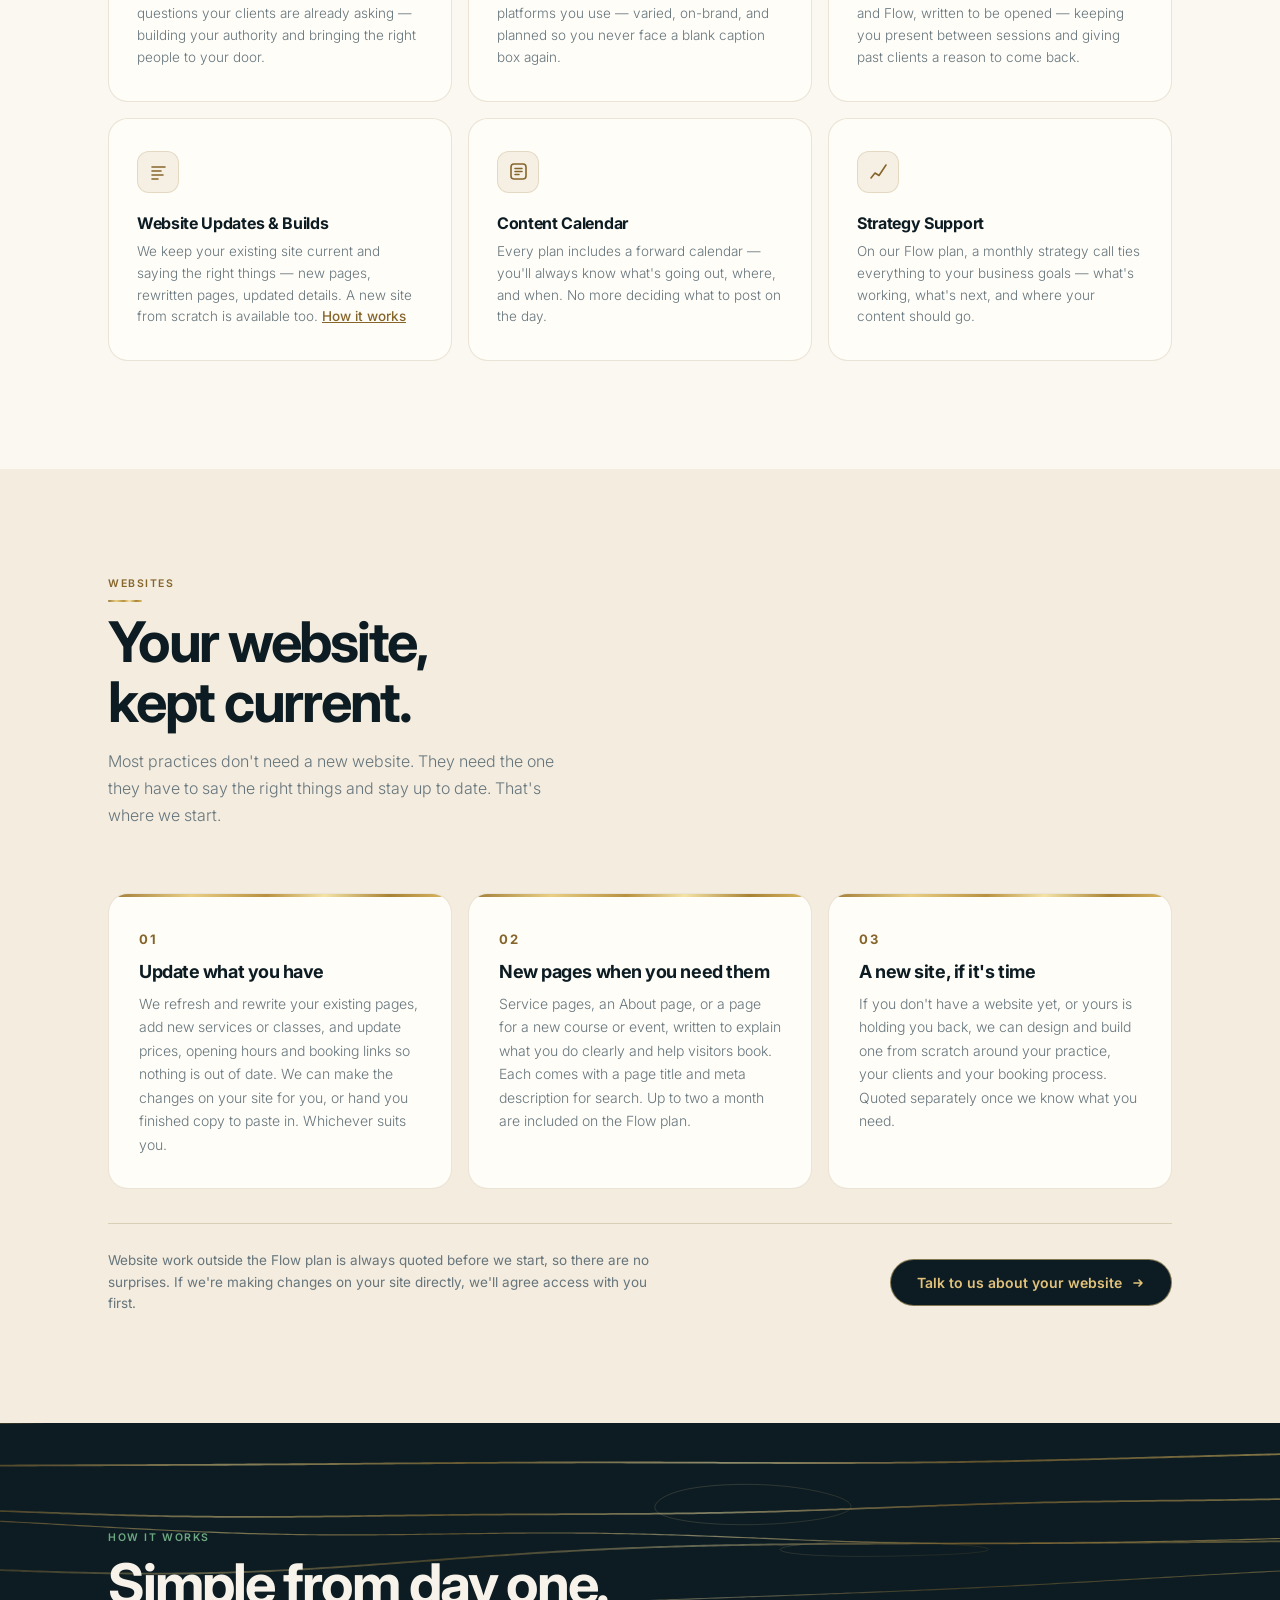
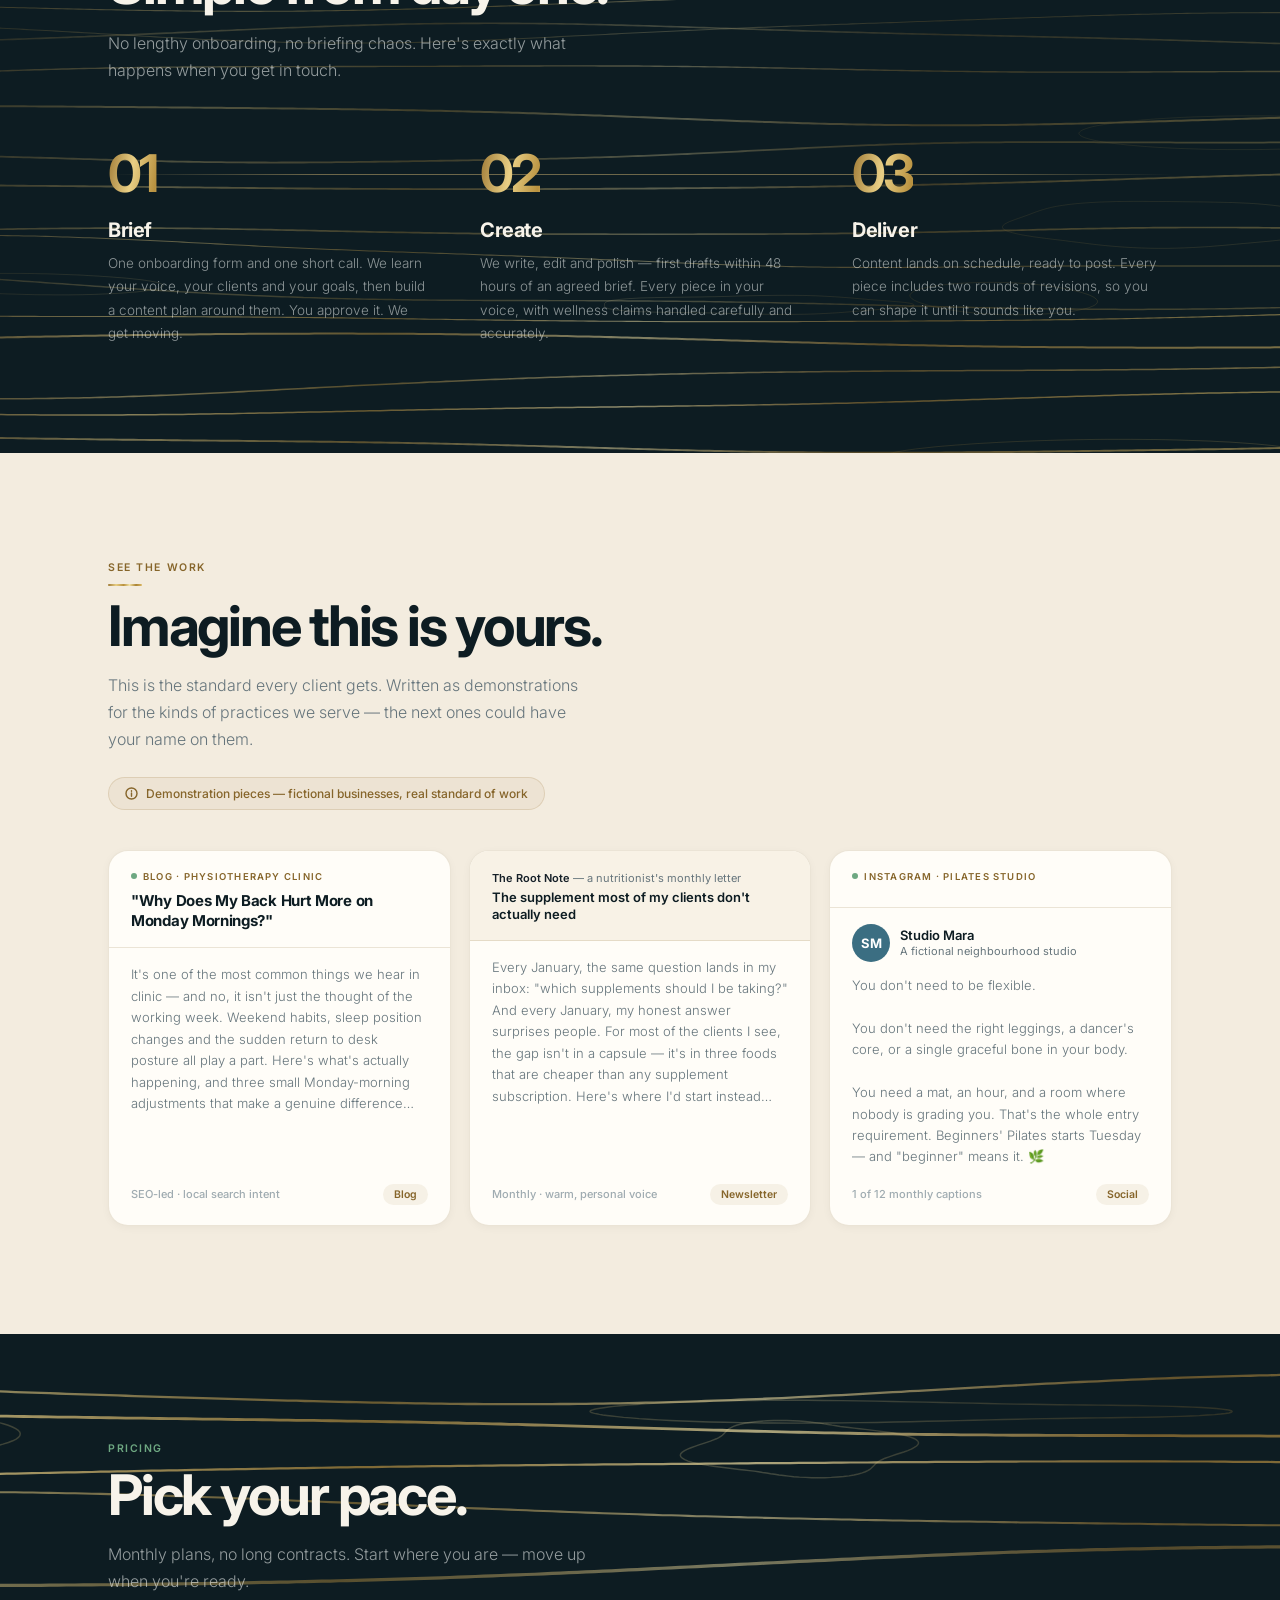
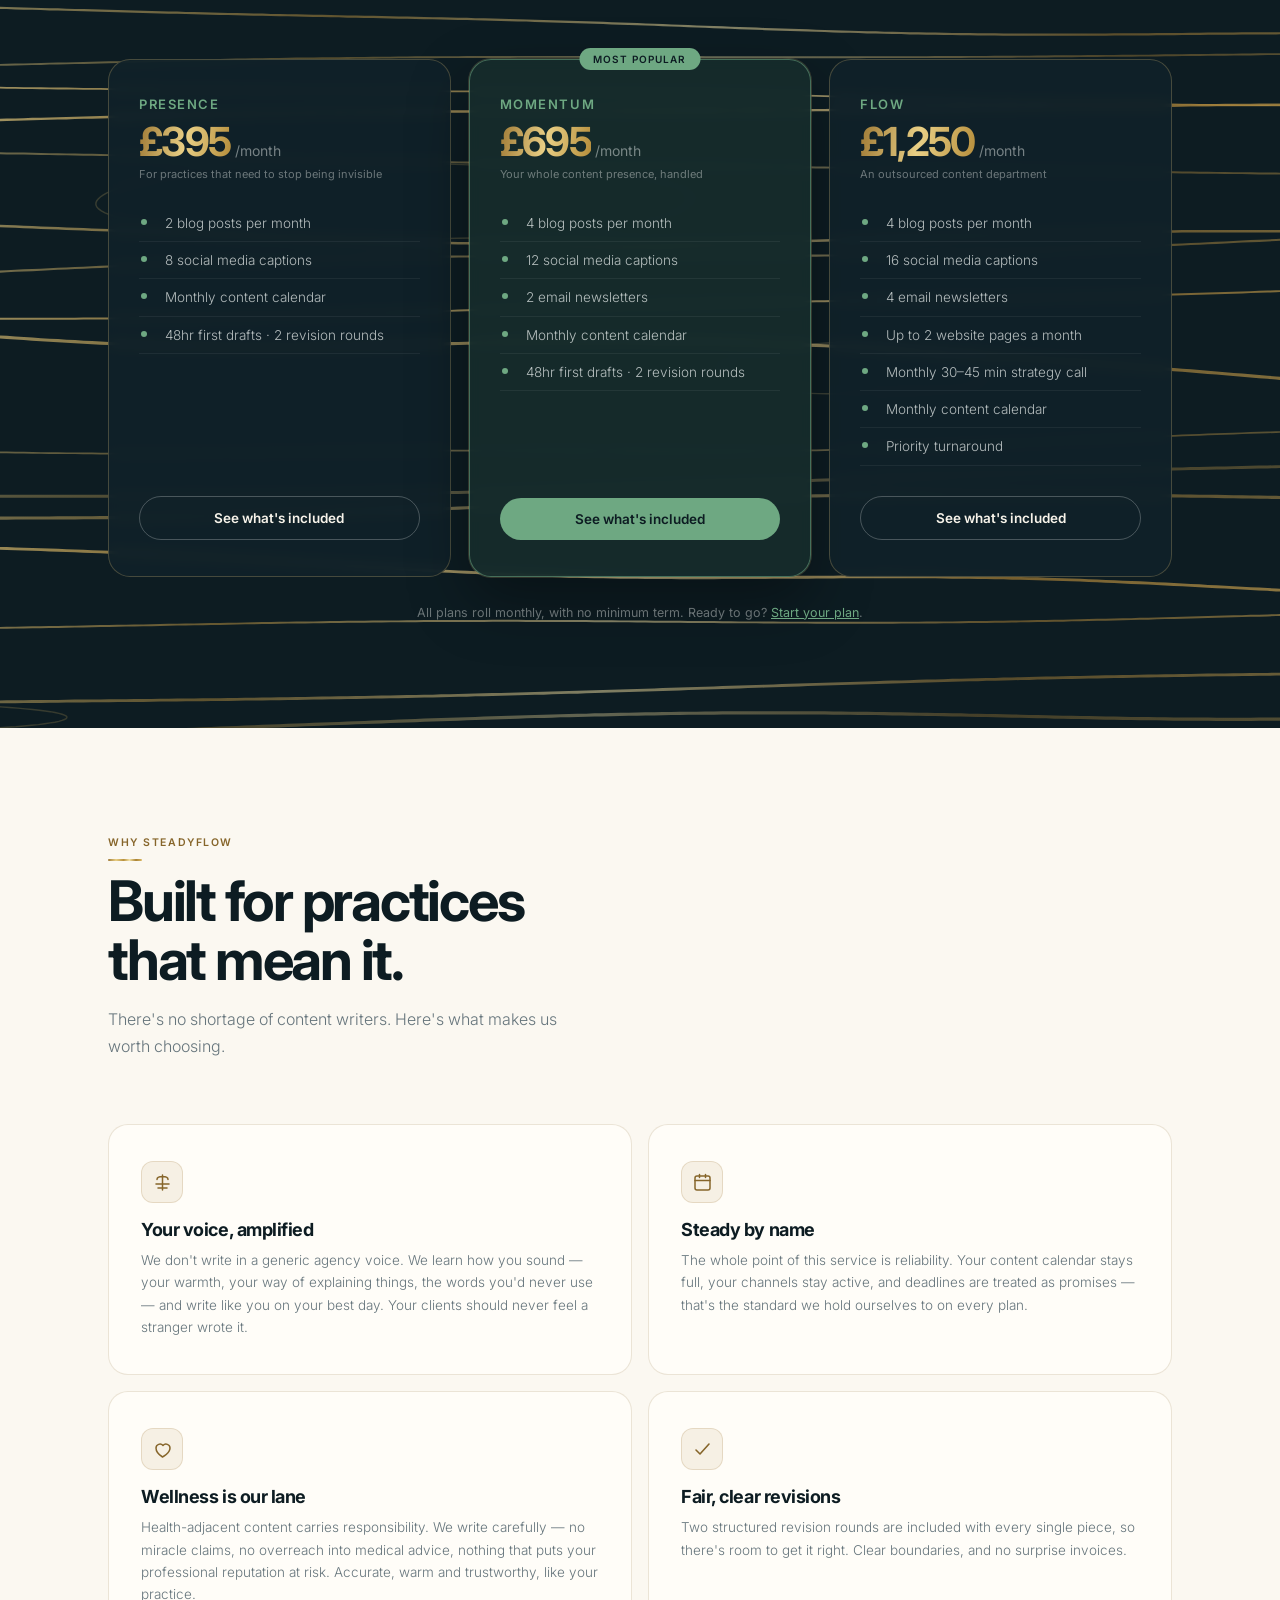
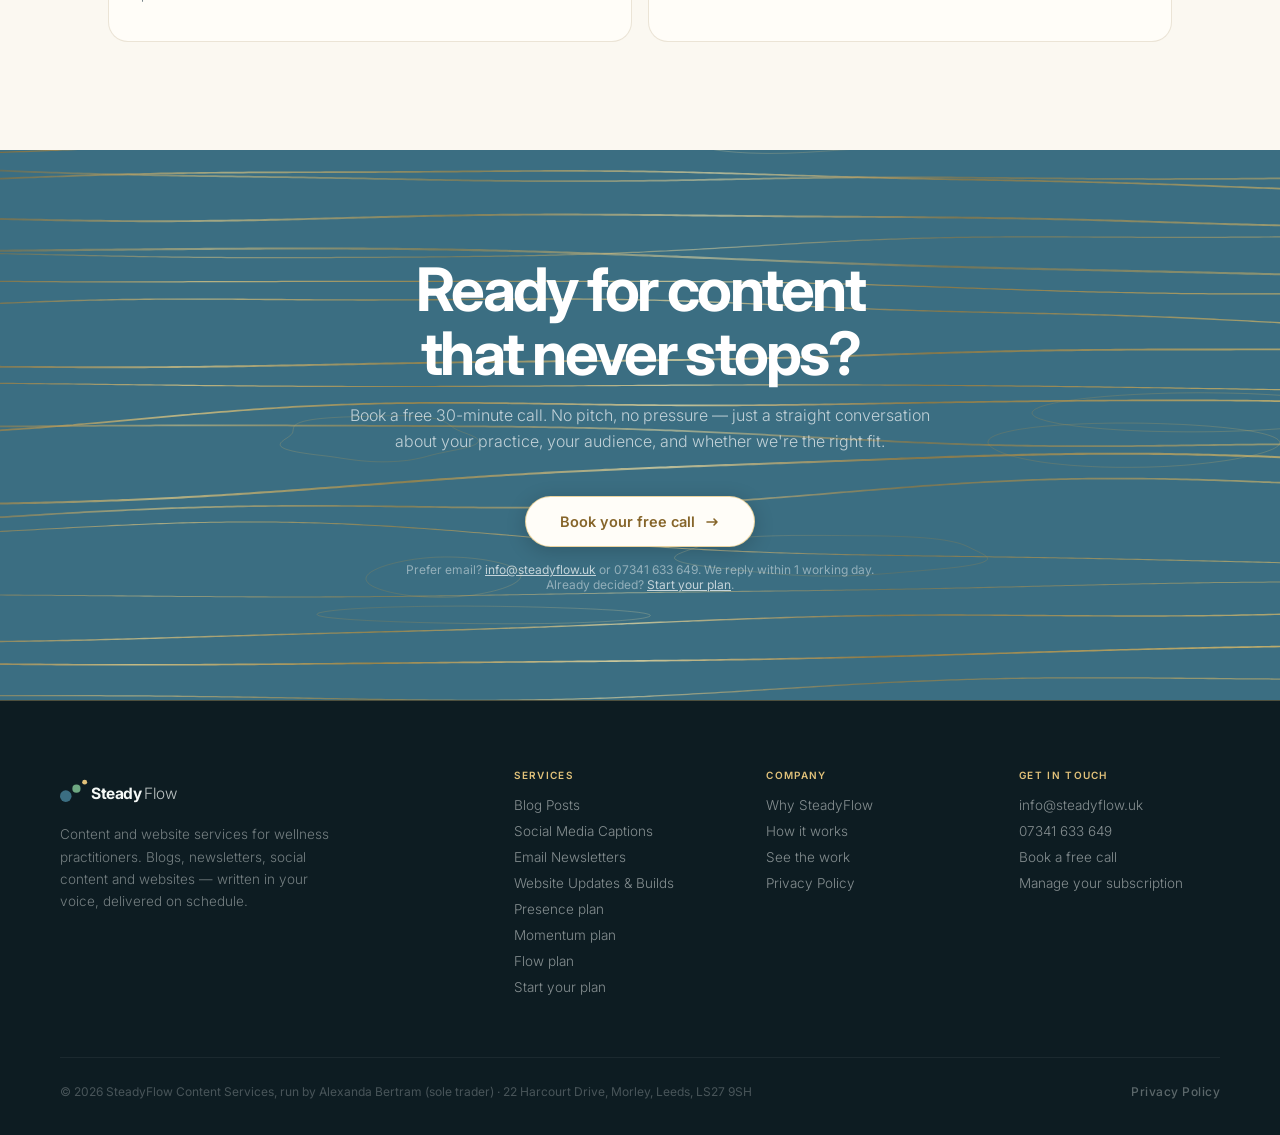
==== commit 06263182: "Keep dark-section headings above the contour lines Co-Authored-By: Claude Opus 5.5 <noreply@anthropi" ====
--- a/index.html
+++ b/index.html
@@ -116,6 +116,7 @@
 .sec--cream { background:var(--cream); }
 .sec--white { background:var(--paper); }
 .sec--primary { background:var(--primary); position:relative; overflow:hidden; }
+.sec--dark > .wrap, .sec--primary > .wrap { position:relative; z-index:2; }
 .sec-kicker { font-size:10.5px; font-weight:600; letter-spacing:.15em; text-transform:uppercase; margin-bottom:11px; }
 .kicker--teal { color:var(--gold-deep); } .kicker--sage { color:var(--accent); }
 .kicker--teal::after { content:''; display:block; width:34px; height:2px; margin-top:10px; background:var(--bullion); border-radius:2px; }
